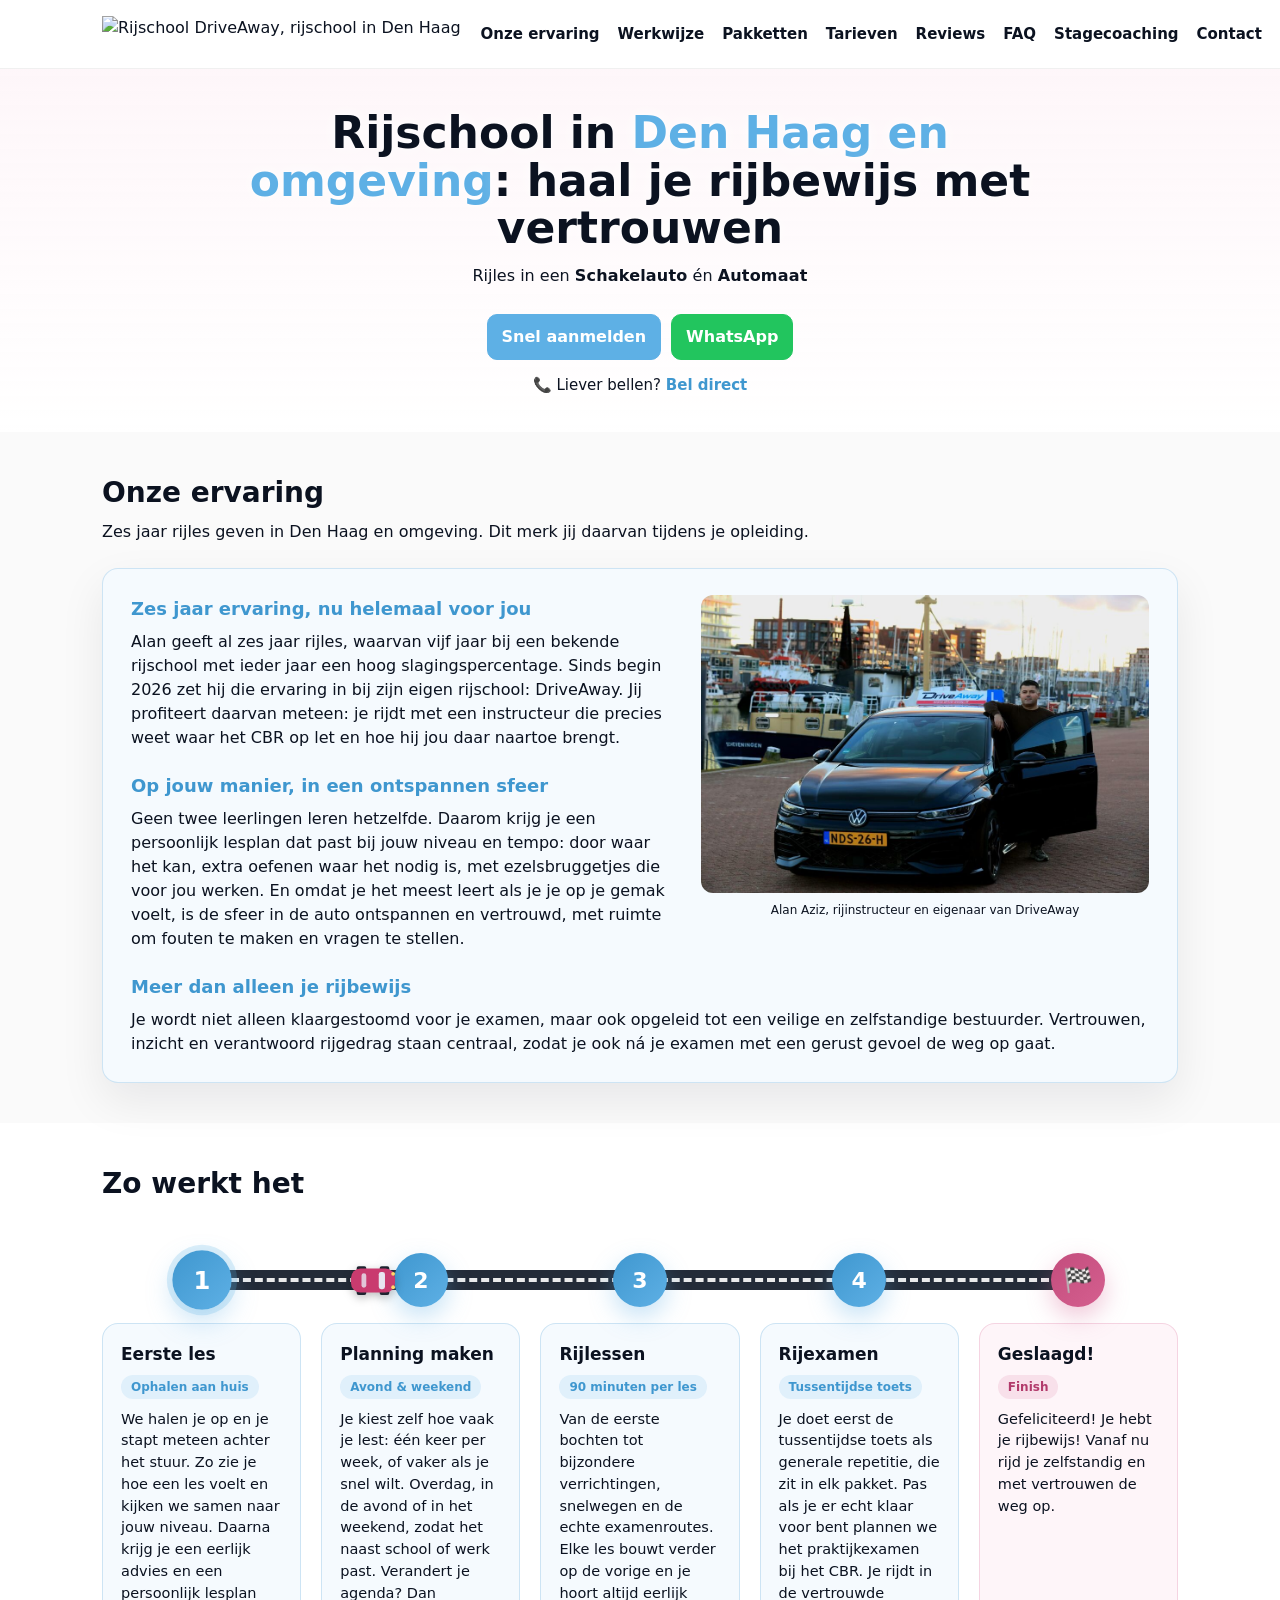
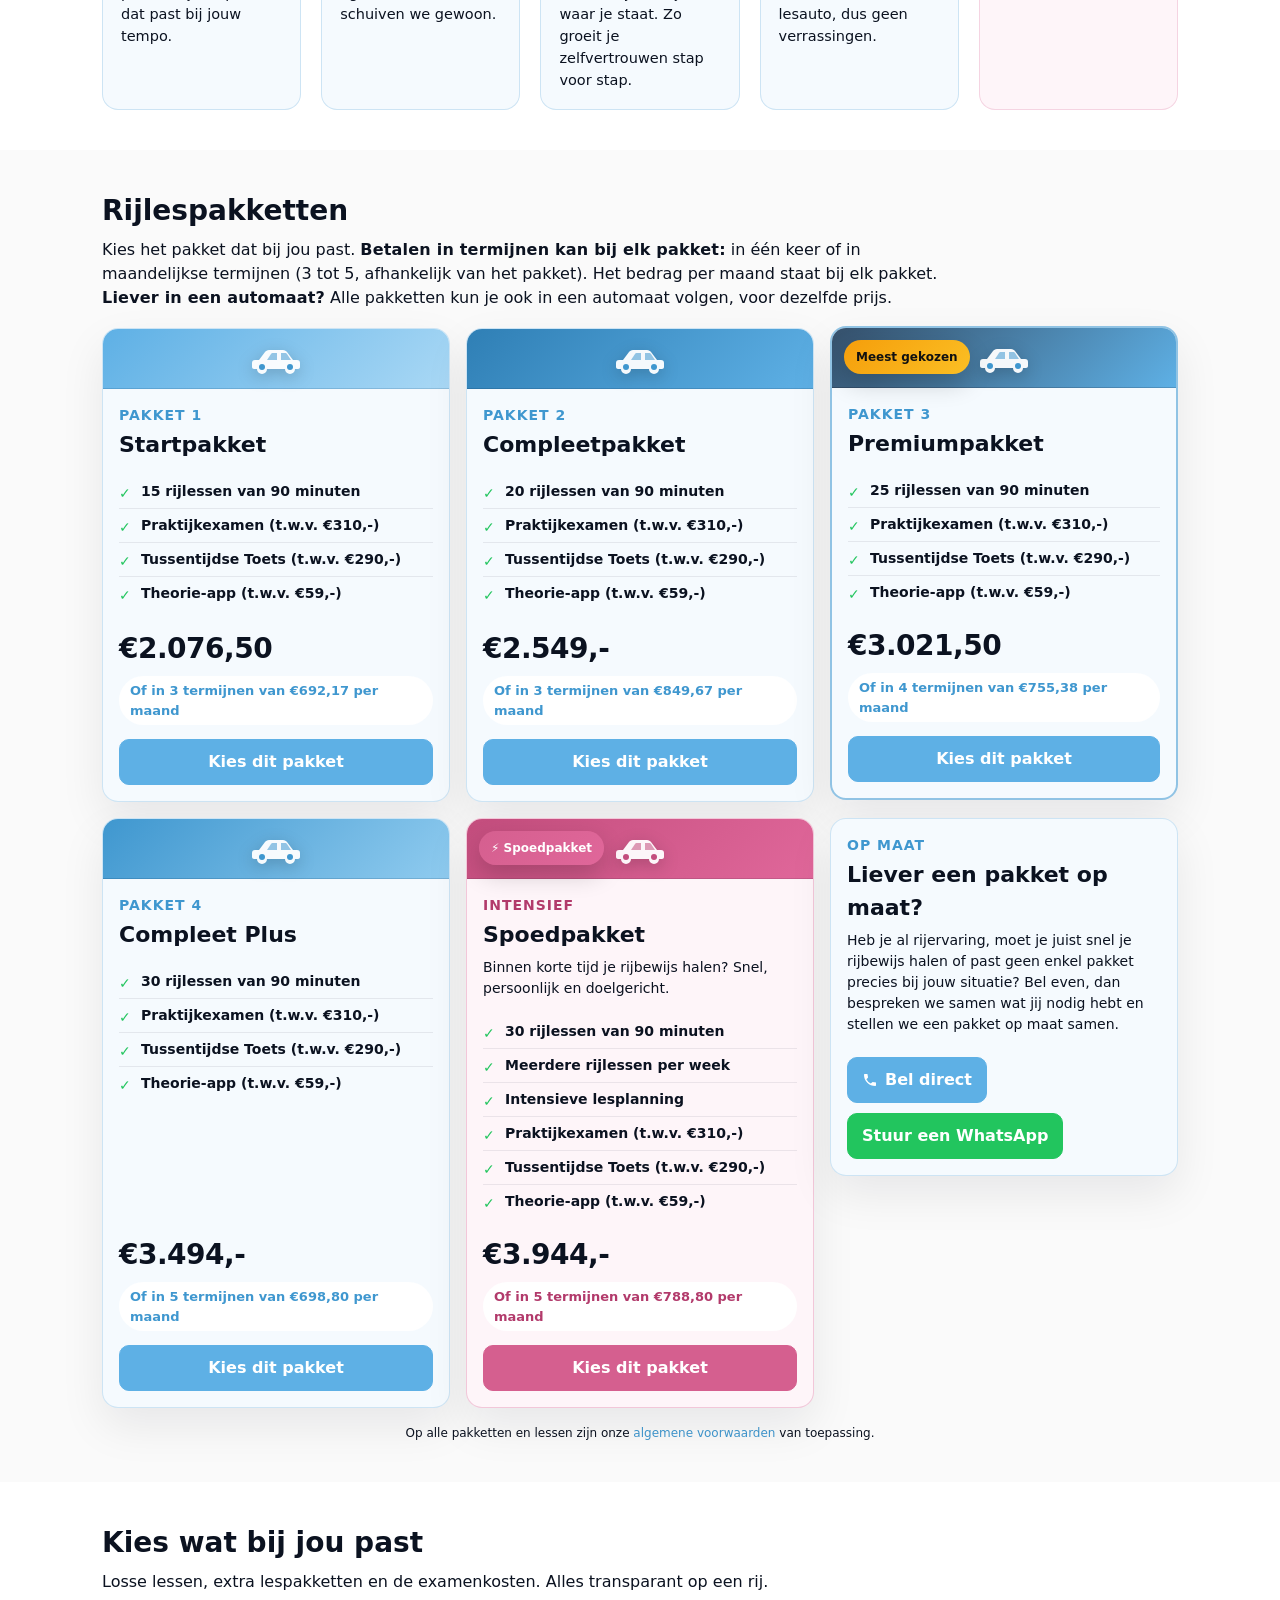
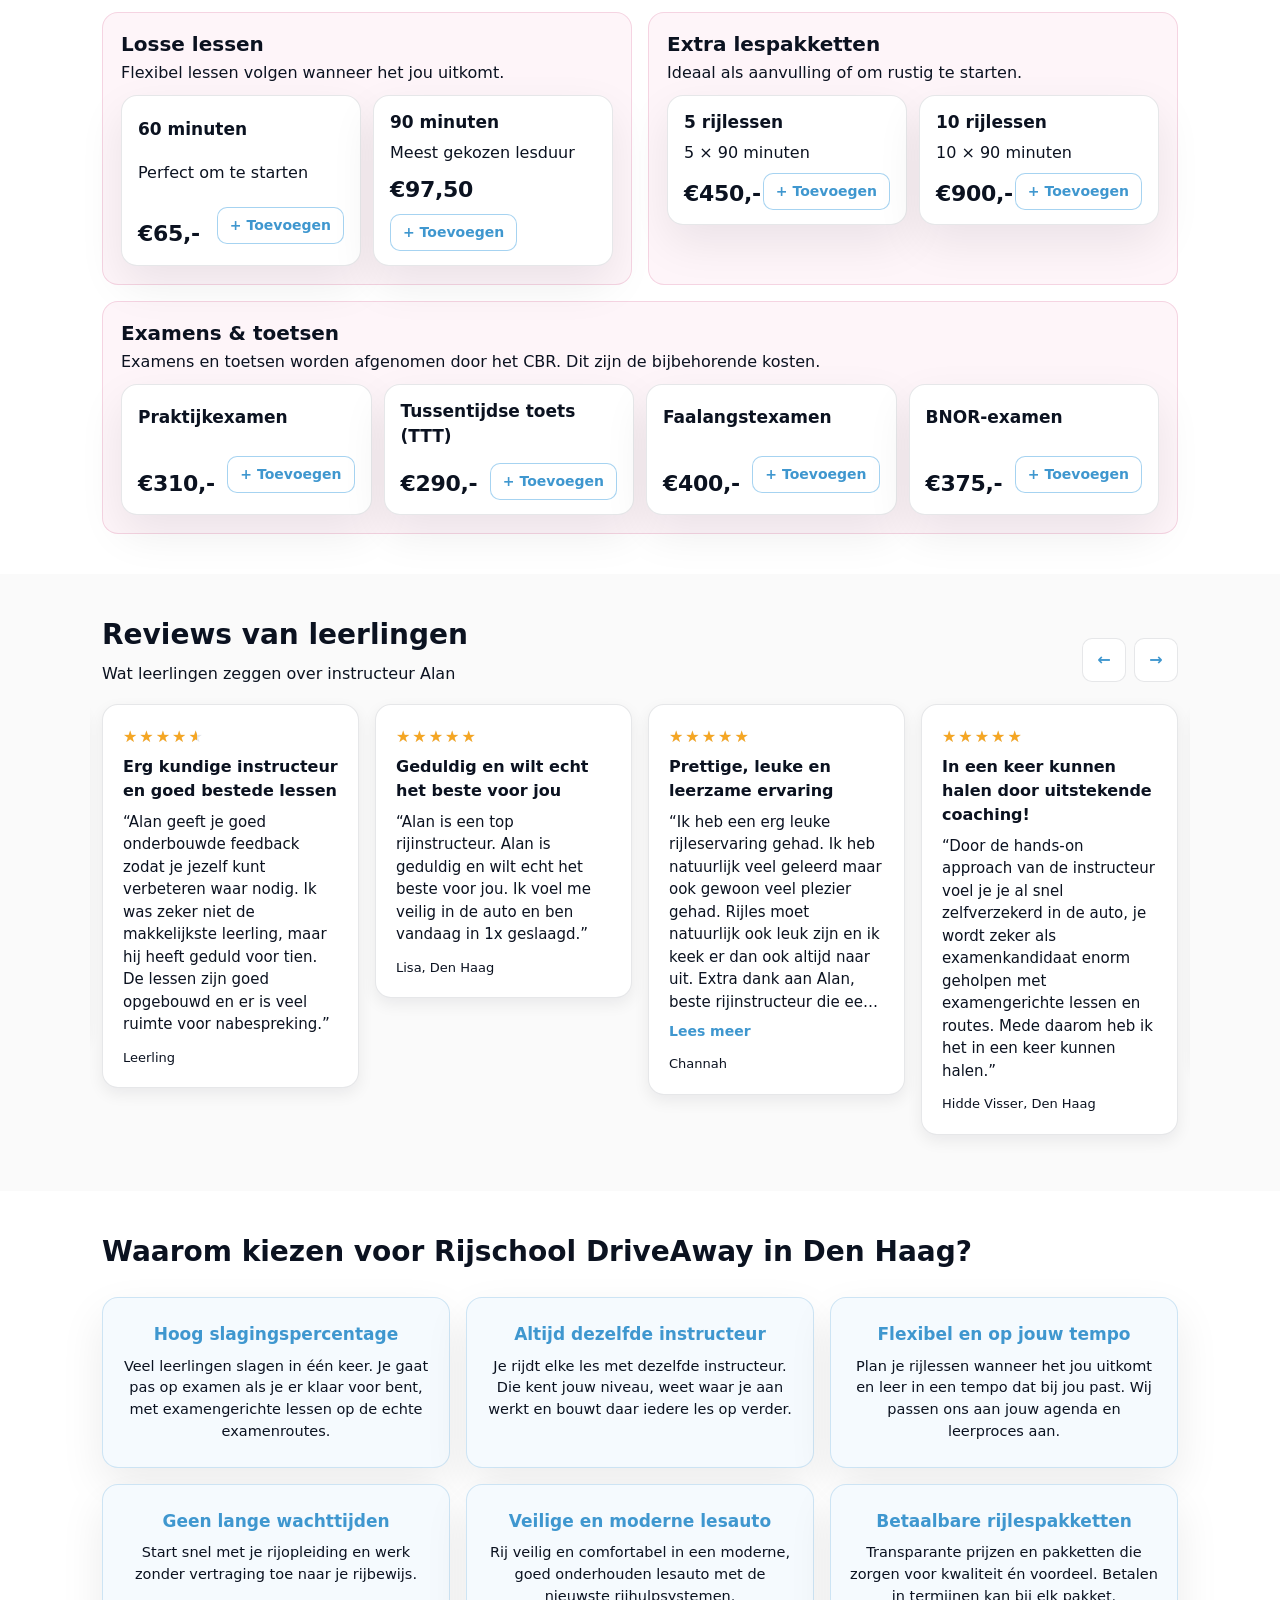
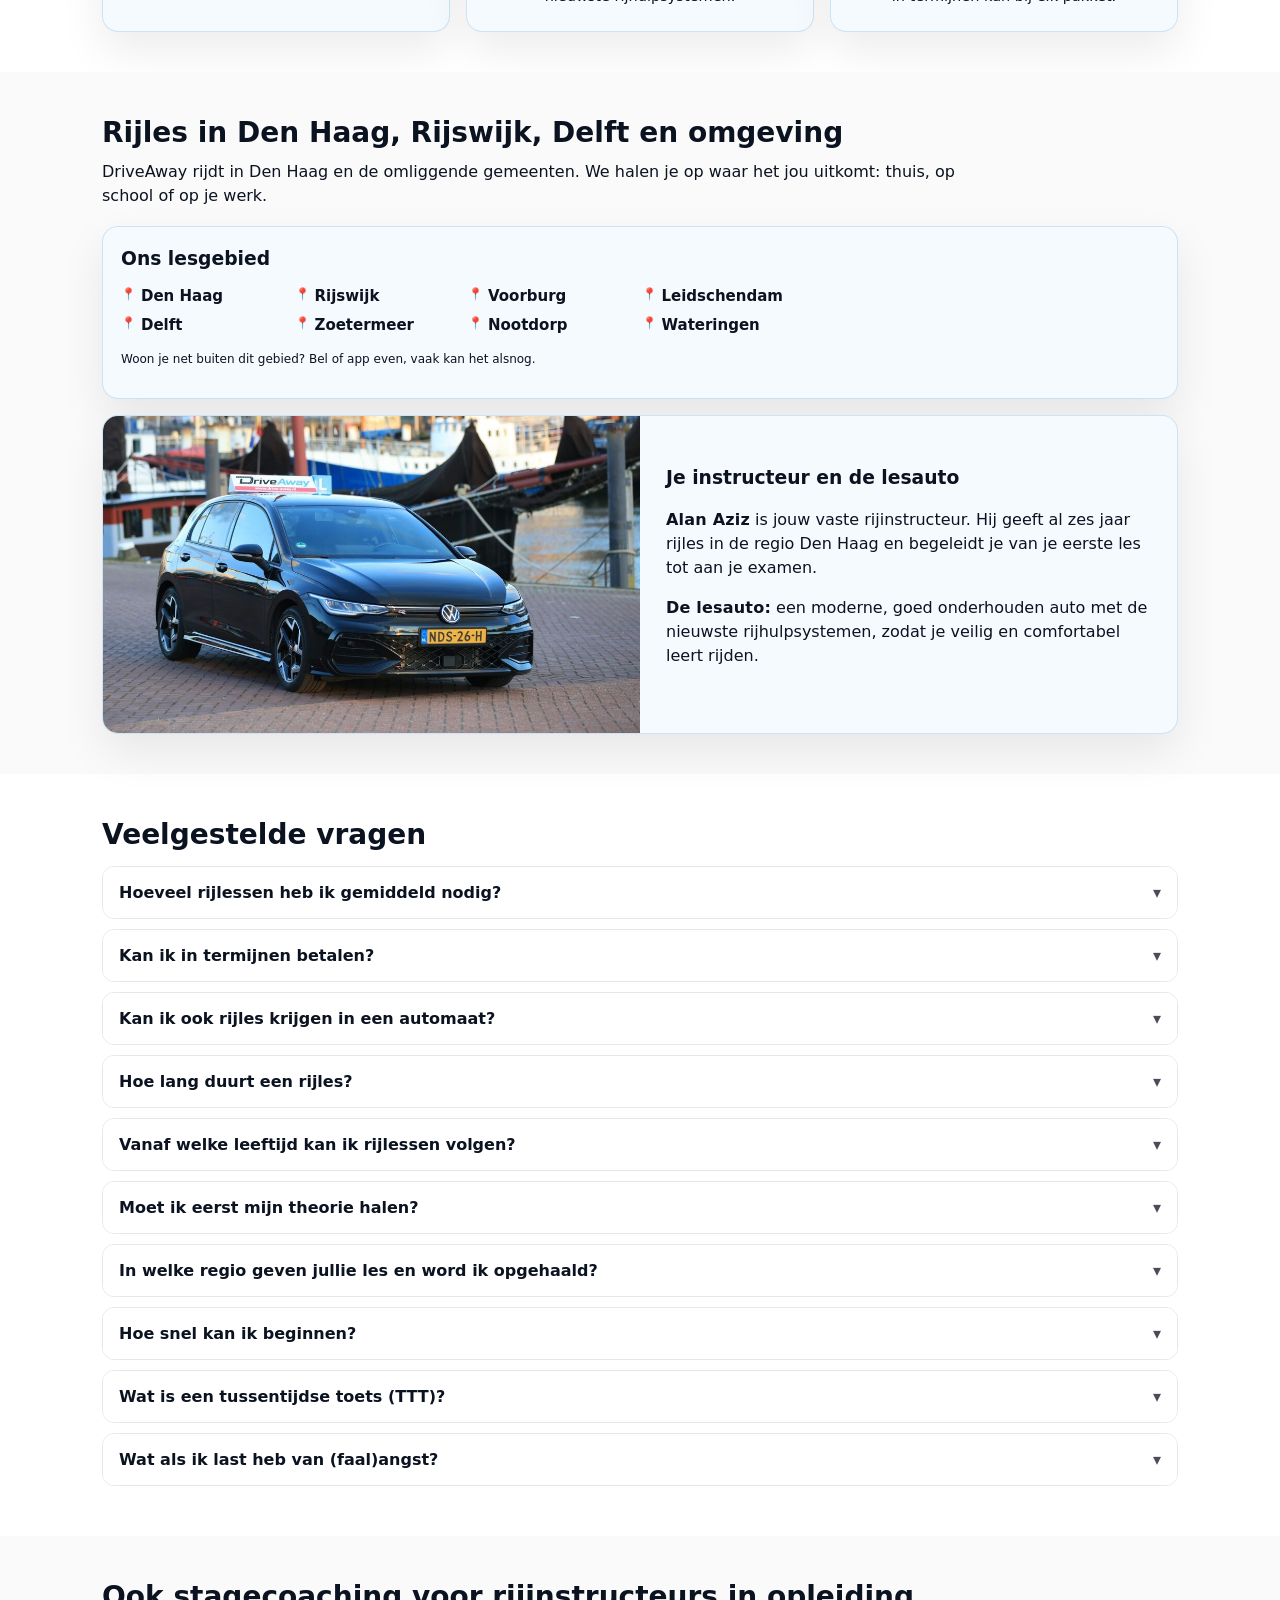
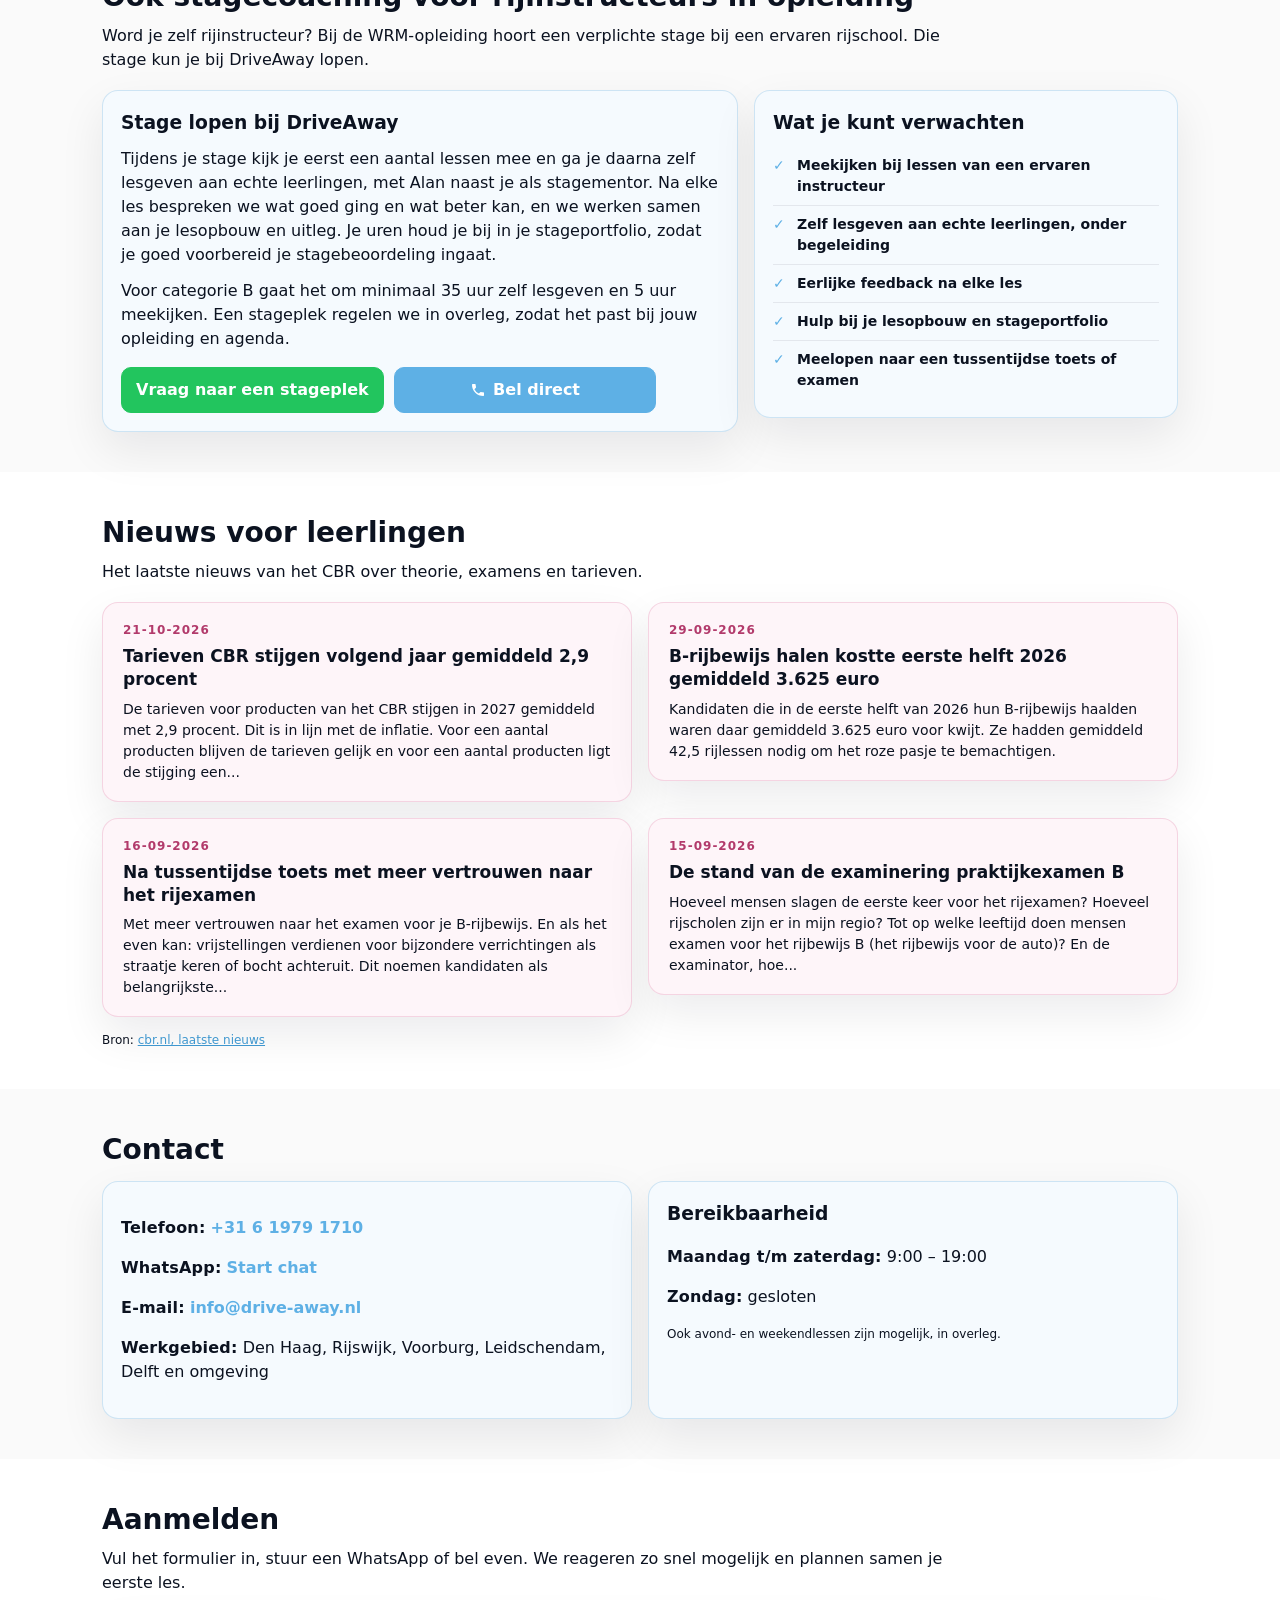
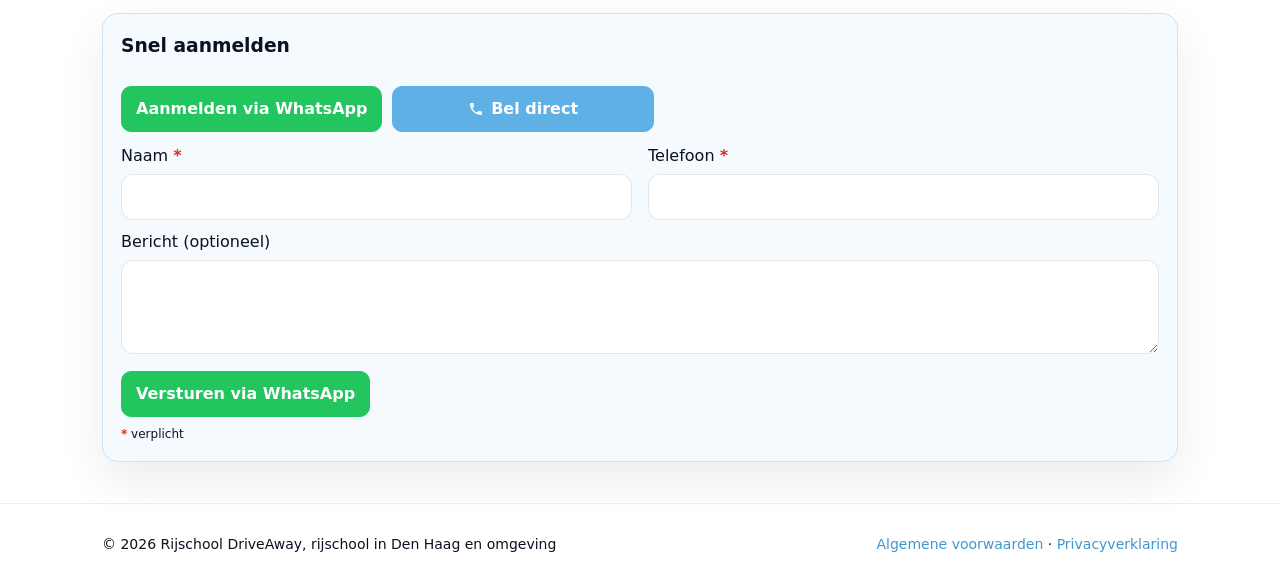
==== index.html @ a8778d35 "Lesauto-foto: normale zoom, alleen bovenkant iets afgesneden Co-Authored-By: Claude Opus 5.5 <norepl" ====
<!doctype html>
<html lang="nl">
<head>
  <meta charset="utf-8">
  <meta name="viewport" content="width=device-width, initial-scale=1">
  <title>Rijschool Den Haag | Rijschool DriveAway: rijles in Den Haag, Rijswijk en Delft</title>
  <meta name="description" content="Op zoek naar een rijschool in Den Haag? Rijschool DriveAway geeft autorijles in Den Haag, Rijswijk, Voorburg, Leidschendam en Delft. Vaste instructeur, ophalen aan huis, betalen in termijnen.">
  <meta name="robots" content="index, follow">
  <meta name="theme-color" content="#5eb0e5">
  <link rel="canonical" href="https://www.drive-away.nl/">
  <meta property="og:type" content="website">
  <meta property="og:locale" content="nl_NL">
  <meta property="og:url" content="https://www.drive-away.nl/">
  <meta property="og:site_name" content="Rijschool DriveAway">
  <meta property="og:title" content="Rijschool DriveAway | Rijles in Den Haag en omgeving">
  <meta property="og:description" content="Vaste ervaren instructeur, flexibele lestijden en ophalen aan huis. Rijles in Den Haag, Rijswijk, Voorburg, Leidschendam en Delft.">
  <meta property="og:image" content="https://www.drive-away.nl/og-image.jpg">
  <meta property="og:image:width" content="1200">
  <meta property="og:image:height" content="630">
  <meta name="twitter:card" content="summary_large_image">
  <link rel="icon" href="favicon.svg" type="image/svg+xml">
  <link rel="icon" href="favicon.png" type="image/png" sizes="32x32">
  <link rel="apple-touch-icon" href="apple-touch-icon.png">
  <link rel="stylesheet" href="style.css">
  <script type="application/ld+json">
  {
    "@context": "https://schema.org",
    "@type": ["DrivingSchool", "LocalBusiness"],
    "@id": "https://www.drive-away.nl/#rijschool",
    "name": "Rijschool DriveAway",
    "alternateName": "DriveAway Rijschool Den Haag",
    "description": "Rijschool in Den Haag voor autorijles (rijbewijs B) in Den Haag, Rijswijk, Voorburg, Leidschendam, Delft, Zoetermeer, Nootdorp en Wateringen. Vaste instructeur, ophalen aan huis en betalen in termijnen.",
    "url": "https://www.drive-away.nl/",
    "image": ["https://www.drive-away.nl/og-image.jpg", "https://www.drive-away.nl/img/lesauto.jpg"],
    "logo": "https://www.drive-away.nl/DriveAway_Logo_PNG.png",
    "telephone": "+31619791710",
    "email": "info@drive-away.nl",
    "priceRange": "€€",
    "openingHoursSpecification": [
      {
        "@type": "OpeningHoursSpecification",
        "dayOfWeek": ["Monday", "Tuesday", "Wednesday", "Thursday", "Friday", "Saturday"],
        "opens": "09:00",
        "closes": "19:00"
      }
    ],
    "currenciesAccepted": "EUR",
    "knowsLanguage": "nl",
    "address": {
      "@type": "PostalAddress",
      "addressLocality": "Den Haag",
      "addressRegion": "Zuid-Holland",
      "addressCountry": "NL"
    },
    "areaServed": [
      { "@type": "City", "name": "Den Haag" },
      { "@type": "City", "name": "Rijswijk" },
      { "@type": "City", "name": "Voorburg" },
      { "@type": "City", "name": "Leidschendam" },
      { "@type": "City", "name": "Delft" },
      { "@type": "City", "name": "Zoetermeer" },
      { "@type": "City", "name": "Nootdorp" },
      { "@type": "City", "name": "Wateringen" }
    ],
    "founder": { "@type": "Person", "name": "Alan Aziz", "jobTitle": "Rijinstructeur" },
    "hasOfferCatalog": {
      "@type": "OfferCatalog",
      "name": "Rijlespakketten",
      "itemListElement": [
        { "@type": "Offer", "name": "Startpakket: 15 rijlessen van 90 minuten", "price": "2076.50", "priceCurrency": "EUR" },
        { "@type": "Offer", "name": "Compleetpakket: 20 rijlessen van 90 minuten", "price": "2549", "priceCurrency": "EUR" },
        { "@type": "Offer", "name": "Premiumpakket: 25 rijlessen van 90 minuten", "price": "3021.50", "priceCurrency": "EUR" },
        { "@type": "Offer", "name": "Compleet Plus: 30 rijlessen van 90 minuten", "price": "3494", "priceCurrency": "EUR" },
        { "@type": "Offer", "name": "Spoedpakket: 30 rijlessen van 90 minuten, intensief", "price": "3944", "priceCurrency": "EUR" },
        { "@type": "Offer", "name": "Losse rijles van 60 minuten", "price": "65", "priceCurrency": "EUR" },
        { "@type": "Offer", "name": "Losse rijles van 90 minuten", "price": "97.50", "priceCurrency": "EUR" }
      ]
    }
  }
  </script>
  <script type="application/ld+json">
{
  "@context": "https://schema.org",
  "@type": "FAQPage",
  "mainEntity": [
    {
      "@type": "Question",
      "name": "Hoeveel rijlessen heb ik gemiddeld nodig?",
      "acceptedAnswer": {
        "@type": "Answer",
        "text": "Dat verschilt per persoon. Landelijk ligt het gemiddelde rond de 35 à 40 lesuren, maar met een persoonlijk lesplan en lessen van 90 minuten gaat het vaak sneller. Tijdens je eerste les schatten we samen in hoeveel lessen jij ongeveer nodig hebt."
      }
    },
    {
      "@type": "Question",
      "name": "Kan ik in termijnen betalen?",
      "acceptedAnswer": {
        "@type": "Answer",
        "text": "Ja. Elk pakket kun je in één keer betalen of in maandelijkse termijnen: 3 tot 5 termijnen, afhankelijk van het pakket. Het bedrag per maand staat bij elk pakket. Geef het gewoon aan bij je aanmelding, dan regelen we het samen."
      }
    },
    {
      "@type": "Question",
      "name": "Kan ik ook rijles krijgen in een automaat?",
      "acceptedAnswer": {
        "@type": "Answer",
        "text": "Ja. Bij DriveAway kun je ook rijles krijgen in een automaat. De pakketten en prijzen zijn hetzelfde als bij lessen in een schakelauto. Geef bij je aanmelding gewoon aan dat je in een automaat wilt rijden."
      }
    },
    {
      "@type": "Question",
      "name": "Hoe lang duurt een rijles?",
      "acceptedAnswer": {
        "@type": "Answer",
        "text": "Een standaard rijles duurt 90 minuten. Zo zit je langer achter het stuur en leer je sneller. Liever korter? Een losse les van 60 minuten is ook mogelijk."
      }
    },
    {
      "@type": "Question",
      "name": "Vanaf welke leeftijd kan ik rijlessen volgen?",
      "acceptedAnswer": {
        "@type": "Answer",
        "text": "Je kunt al rijlessen volgen vanaf 16,5 jaar. Het praktijkexamen mag je doen vanaf je 17e verjaardag. Tot je 18e rijd je dan samen met een begeleider (2toDrive), daarna helemaal zelfstandig."
      }
    },
    {
      "@type": "Question",
      "name": "Moet ik eerst mijn theorie halen?",
      "acceptedAnswer": {
        "@type": "Answer",
        "text": "Nee, je kunt direct beginnen met rijlessen. Je theorie haal je ondertussen. Voor het praktijkexamen moet je theoriecertificaat wel binnen zijn. Met de theorie-app uit onze pakketten bereid je je daar makkelijk op voor."
      }
    },
    {
      "@type": "Question",
      "name": "In welke regio geven jullie les en word ik opgehaald?",
      "acceptedAnswer": {
        "@type": "Answer",
        "text": "We geven rijles in Den Haag en omgeving. We halen je op waar het jou uitkomt: thuis, op school of op je werk."
      }
    },
    {
      "@type": "Question",
      "name": "Hoe snel kan ik beginnen?",
      "acceptedAnswer": {
        "@type": "Answer",
        "text": "Snel, want we werken zonder lange wachttijden. Na je aanmelding nemen we direct contact met je op om je eerste les in te plannen."
      }
    },
    {
      "@type": "Question",
      "name": "Wat is een tussentijdse toets (TTT)?",
      "acceptedAnswer": {
        "@type": "Answer",
        "text": "Een generale repetitie voor je rijexamen bij het CBR. Je went vast aan de examensituatie en krijgt advies van een echte examinator. Bij al onze pakketten zit de tussentijdse toets inbegrepen."
      }
    },
    {
      "@type": "Question",
      "name": "Wat als ik last heb van (faal)angst?",
      "acceptedAnswer": {
        "@type": "Answer",
        "text": "Geen zorgen: rust en vertrouwen staan bij ons centraal, en we passen het tempo aan jou aan. Daarnaast bestaat er een speciaal faalangstexamen bij het CBR met extra tijd en een gespecialiseerde examinator. Vraag er gerust naar."
      }
    }
  ]
}
  </script>
  <script type="application/ld+json">
{
  "@context": "https://schema.org",
  "@type": "ItemList",
  "itemListElement": [
    {
      "@type": "ListItem",
      "position": 1,
      "item": {
        "@type": "Course",
        "name": "Startpakket rijopleiding",
        "description": "Rijopleiding voor rijbewijs B (schakel of automaat) bij Rijschool DriveAway in Den Haag en omgeving. Inclusief: 15 rijlessen van 90 minuten, Praktijkexamen (t.w.v. €310,-), Tussentijdse Toets (t.w.v. €290,-), Theorie-app (t.w.v. €59,-).",
        "url": "https://www.drive-away.nl/#pakket-start",
        "provider": {
          "@type": "Organization",
          "name": "Rijschool DriveAway",
          "sameAs": "https://www.drive-away.nl/"
        }
      }
    },
    {
      "@type": "ListItem",
      "position": 2,
      "item": {
        "@type": "Course",
        "name": "Compleetpakket rijopleiding",
        "description": "Rijopleiding voor rijbewijs B (schakel of automaat) bij Rijschool DriveAway in Den Haag en omgeving. Inclusief: 20 rijlessen van 90 minuten, Praktijkexamen (t.w.v. €310,-), Tussentijdse Toets (t.w.v. €290,-), Theorie-app (t.w.v. €59,-).",
        "url": "https://www.drive-away.nl/#pakket-compleet",
        "provider": {
          "@type": "Organization",
          "name": "Rijschool DriveAway",
          "sameAs": "https://www.drive-away.nl/"
        }
      }
    },
    {
      "@type": "ListItem",
      "position": 3,
      "item": {
        "@type": "Course",
        "name": "Premiumpakket rijopleiding",
        "description": "Rijopleiding voor rijbewijs B (schakel of automaat) bij Rijschool DriveAway in Den Haag en omgeving. Inclusief: 25 rijlessen van 90 minuten, Praktijkexamen (t.w.v. €310,-), Tussentijdse Toets (t.w.v. €290,-), Theorie-app (t.w.v. €59,-).",
        "url": "https://www.drive-away.nl/#pakket-premium",
        "provider": {
          "@type": "Organization",
          "name": "Rijschool DriveAway",
          "sameAs": "https://www.drive-away.nl/"
        }
      }
    },
    {
      "@type": "ListItem",
      "position": 4,
      "item": {
        "@type": "Course",
        "name": "Compleet Plus rijopleiding",
        "description": "Rijopleiding voor rijbewijs B (schakel of automaat) bij Rijschool DriveAway in Den Haag en omgeving. Inclusief: 30 rijlessen van 90 minuten, Praktijkexamen (t.w.v. €310,-), Tussentijdse Toets (t.w.v. €290,-), Theorie-app (t.w.v. €59,-).",
        "url": "https://www.drive-away.nl/#pakket-compleet-plus",
        "provider": {
          "@type": "Organization",
          "name": "Rijschool DriveAway",
          "sameAs": "https://www.drive-away.nl/"
        }
      }
    },
    {
      "@type": "ListItem",
      "position": 5,
      "item": {
        "@type": "Course",
        "name": "Spoedpakket rijopleiding",
        "description": "Binnen korte tijd je rijbewijs halen? Snel, persoonlijk en doelgericht. Rijopleiding voor rijbewijs B (schakel of automaat) bij Rijschool DriveAway in Den Haag en omgeving. Inclusief: 30 rijlessen van 90 minuten, Meerdere rijlessen per week, Intensieve lesplanning, Praktijkexamen (t.w.v. €310,-), Tussentijdse Toets (t.w.v. €290,-), Theorie-app (t.w.v. €59,-).",
        "url": "https://www.drive-away.nl/#pakket-spoed",
        "provider": {
          "@type": "Organization",
          "name": "Rijschool DriveAway",
          "sameAs": "https://www.drive-away.nl/"
        }
      }
    }
  ]
}
  </script>
  <script type="application/ld+json">
{
  "@context": "https://schema.org",
  "@type": "BreadcrumbList",
  "itemListElement": [
    {
      "@type": "ListItem",
      "position": 1,
      "name": "Home",
      "item": "https://www.drive-away.nl/"
    },
    {
      "@type": "ListItem",
      "position": 2,
      "name": "Rijlespakketten",
      "item": "https://www.drive-away.nl/#pakketten"
    }
  ]
}
  </script>
</head>
<body>
  <header class="site-header">
    <div class="wrap header-inner">
      <a href="#" class="logo-link" aria-label="DriveAway Rijschool">
        <img src="DriveAway_Logo_PNG.png" class="site-logo" alt="Rijschool DriveAway, rijschool in Den Haag">
      </a>
      <nav class="desktop-nav">
        <a href="#over">Onze ervaring</a>
        <a href="#werkwijze">Werkwijze</a>
        <a href="#pakketten">Pakketten</a>
        <a href="#prijzen">Tarieven</a>
        <a href="#reviews">Reviews</a>
        <a href="#faq">FAQ</a>
        <a href="#stagecoaching">Stagecoaching</a>
        <a href="#contact">Contact</a>
      </nav>
      <button class="hamburger" id="hamburgerBtn" aria-label="Menu openen">☰</button>
    </div>
  </header>
  <div class="mobile-menu" id="mobileMenu">
    <a href="#over">Onze ervaring</a>
    <a href="#werkwijze">Werkwijze</a>
    <a href="#pakketten">Pakketten</a>
    <a href="#prijzen">Tarieven</a>
    <a href="#reviews">Reviews</a>
    <a href="#faq">FAQ</a>
    <a href="#stagecoaching">Stagecoaching</a>
    <a href="#nieuws">Nieuws</a>
    <a href="#contact">Contact</a>
    <a class="btn primary mobile-menu-cta" href="#aanmelden">Snel aanmelden</a>
  </div>

  <main>
    <section class="hero">
      <div class="wrap hero-inner">
        <img src="DriveAway_Logo_PNG.png" class="hero-logo reveal" alt="Logo Rijschool DriveAway">
        <h1>Rijschool in <span>Den Haag en omgeving</span>: haal je rijbewijs met vertrouwen</h1>
        <p class="hero-pill">Rijles in een <strong>Schakelauto</strong> én <strong>Automaat</strong></p>
        <div class="hero-buttons hero-buttons-center">
          <a class="btn primary" href="#aanmelden">Snel aanmelden</a>
          <a class="btn whatsapp" href="https://wa.me/31619791710">WhatsApp</a>
        </div>
        <p class="hero-call">📞 Liever bellen? <a href="tel:+31619791710">Bel direct</a></p>
      </div>
    </section>

    <section id="over" class="section alt reveal">
      <div class="wrap">
        <h2>Onze ervaring</h2>
        <p class="muted section-intro">Zes jaar rijles geven in Den Haag en omgeving. Dit merk jij daarvan tijdens je opleiding.</p>
        <div class="over-layout">
          <div class="over-text card">
            <figure class="over-photo">
              <img class="over-img" src="img/alan-lesauto.jpg" width="1040" height="693" loading="lazy" alt="Alan Aziz bij de DriveAway-lesauto in de haven van Scheveningen">
              <figcaption class="muted small">Alan Aziz, rijinstructeur en eigenaar van DriveAway</figcaption>
            </figure>
            <h3>Zes jaar ervaring, nu helemaal voor jou</h3>
            <p>Alan geeft al zes jaar rijles, waarvan vijf jaar bij een bekende rijschool met ieder jaar een hoog slagingspercentage. Sinds begin 2026 zet hij die ervaring in bij zijn eigen rijschool: DriveAway. Jij profiteert daarvan meteen: je rijdt met een instructeur die precies weet waar het CBR op let en hoe hij jou daar naartoe brengt.</p>

            <h3>Op jouw manier, in een ontspannen sfeer</h3>
            <p>Geen twee leerlingen leren hetzelfde. Daarom krijg je een persoonlijk lesplan dat past bij jouw niveau en tempo: door waar het kan, extra oefenen waar het nodig is, met ezelsbruggetjes die voor jou werken. En omdat je het meest leert als je je op je gemak voelt, is de sfeer in de auto ontspannen en vertrouwd, met ruimte om fouten te maken en vragen te stellen.</p>

            <h3>Meer dan alleen je rijbewijs</h3>
            <p>Je wordt niet alleen klaargestoomd voor je examen, maar ook opgeleid tot een veilige en zelfstandige bestuurder. Vertrouwen, inzicht en verantwoord rijgedrag staan centraal, zodat je ook ná je examen met een gerust gevoel de weg op gaat.</p>
          </div>
        </div>
      </div>
    </section>

    <section id="werkwijze" class="section reveal">
      <div class="wrap">
        <h2>Zo werkt het</h2>
      </div>
      <div class="wrap">
        <div class="steps" id="stepsRoad">
          <div class="road-car" id="roadCar" aria-hidden="true">
            <svg viewBox="0 0 48 30" xmlns="http://www.w3.org/2000/svg">
              <rect x="7" y="0" width="10" height="6" rx="2" fill="#1f2430"/>
              <rect x="31" y="0" width="10" height="6" rx="2" fill="#1f2430"/>
              <rect x="7" y="24" width="10" height="6" rx="2" fill="#1f2430"/>
              <rect x="31" y="24" width="10" height="6" rx="2" fill="#1f2430"/>
              <rect x="1" y="2.5" width="46" height="25" rx="10" fill="#c93b6f"/>
              <rect x="30" y="6" width="6.5" height="18" rx="2.5" fill="#eaf4fb" opacity="0.92"/>
              <rect x="12" y="7.5" width="5" height="15" rx="2.5" fill="#eaf4fb" opacity="0.75"/>
              <circle cx="45" cy="8" r="2" fill="#ffd76a"/>
              <circle cx="45" cy="22" r="2" fill="#ffd76a"/>
            </svg>
          </div>
          <div class="step">
            <div class="step-num">1</div>
            <div class="step-body">
              <h3>Eerste les</h3>
              <span class="step-tag">Ophalen aan huis</span>
              <p>We halen je op en je stapt meteen achter het stuur. Zo zie je hoe een les voelt en kijken we samen naar jouw niveau. Daarna krijg je een eerlijk advies en een persoonlijk lesplan dat past bij jouw tempo.</p>
            </div>
          </div>
          <div class="step">
            <div class="step-num">2</div>
            <div class="step-body">
              <h3>Planning maken</h3>
              <span class="step-tag">Avond &amp; weekend</span>
              <p>Je kiest zelf hoe vaak je lest: één keer per week, of vaker als je snel wilt. Overdag, in de avond of in het weekend, zodat het naast school of werk past. Verandert je agenda? Dan schuiven we gewoon.</p>
            </div>
          </div>
          <div class="step">
            <div class="step-num">3</div>
            <div class="step-body">
              <h3>Rijlessen</h3>
              <span class="step-tag">90 minuten per les</span>
              <p>Van de eerste bochten tot bijzondere verrichtingen, snelwegen en de echte examenroutes. Elke les bouwt verder op de vorige en je hoort altijd eerlijk waar je staat. Zo groeit je zelfvertrouwen stap voor stap.</p>
            </div>
          </div>
          <div class="step">
            <div class="step-num">4</div>
            <div class="step-body">
              <h3>Rijexamen</h3>
              <span class="step-tag">Tussentijdse toets</span>
              <p>Je doet eerst de tussentijdse toets als generale repetitie, die zit in elk pakket. Pas als je er echt klaar voor bent plannen we het praktijkexamen bij het CBR. Je rijdt in de vertrouwde lesauto, dus geen verrassingen.</p>
            </div>
          </div>
          <div class="step step-finish">
            <div class="step-num">🏁</div>
            <div class="finish-pop" aria-hidden="true">🎉</div>
            <div class="step-body">
              <h3>Geslaagd!</h3>
              <span class="step-tag">Finish</span>
              <p>Gefeliciteerd! Je hebt je rijbewijs! Vanaf nu rijd je zelfstandig en met vertrouwen de weg op.</p>
            </div>
          </div>
        </div>
      </div>
    </section>

    <section id="pakketten" class="section alt">
      <div class="wrap">
        <h2>Rijlespakketten</h2>
        <p class="muted section-intro">Kies het pakket dat bij jou past. <strong>Betalen in termijnen kan bij elk pakket:</strong> in één keer of in maandelijkse termijnen (3 tot 5, afhankelijk van het pakket). Het bedrag per maand staat bij elk pakket.<br><strong>Liever in een automaat?</strong> Alle pakketten kun je ook in een automaat volgen, voor dezelfde prijs.</p>
        <div class="packages-slider" id="packagesSlider">
          <article class="package card reveal" id="pakket-start">
            <div class="pkg-img pkg-img-1"><svg viewBox="0 0 64 32" aria-hidden="true"><path d="M8 20c0-2 1-3 3-3h4l6-8c1-1 2-2 4-2h14c2 0 3 1 4 2l6 8h4c2 0 3 1 3 3v4c0 1-1 2-2 2h-3a5 5 0 0 1-10 0H23a5 5 0 0 1-10 0h-3c-1 0-2-1-2-2z" fill="rgba(255,255,255,0.95)"/><path d="M23 17l4-6c.5-.7 1-1 2-1h4v7zm14 0v-7h4c1 0 1.5.3 2 1l4 6z" fill="#3f97cf" opacity="0.55"/><circle cx="18" cy="24" r="3" fill="#3f97cf"/><circle cx="46" cy="24" r="3" fill="#3f97cf"/></svg></div>
            <div class="pkg-body">
              <div class="pkg-eyebrow">Pakket 1</div>
              <h3>Startpakket</h3>
              <ul class="pkg-list">
                <li>15 rijlessen van 90 minuten</li>
                <li>Praktijkexamen (t.w.v. €310,-)</li>
                <li>Tussentijdse Toets (t.w.v. €290,-)</li>
                <li>Theorie-app (t.w.v. €59,-)</li>
              </ul>
              <div class="pkg-price">€2.076,50</div>
              <div class="pkg-terms">Of in 3 termijnen van €692,17 per maand</div>
              <button class="btn primary" type="button" data-add data-name="Startpakket – 15 rijlessen van 90 min" data-price="2076.50">Kies dit pakket</button>
            </div>
          </article>
          <article class="package card reveal" id="pakket-compleet">
            <div class="pkg-img pkg-img-2"><svg viewBox="0 0 64 32" aria-hidden="true"><path d="M8 20c0-2 1-3 3-3h4l6-8c1-1 2-2 4-2h14c2 0 3 1 4 2l6 8h4c2 0 3 1 3 3v4c0 1-1 2-2 2h-3a5 5 0 0 1-10 0H23a5 5 0 0 1-10 0h-3c-1 0-2-1-2-2z" fill="rgba(255,255,255,0.95)"/><path d="M23 17l4-6c.5-.7 1-1 2-1h4v7zm14 0v-7h4c1 0 1.5.3 2 1l4 6z" fill="#3f97cf" opacity="0.55"/><circle cx="18" cy="24" r="3" fill="#3f97cf"/><circle cx="46" cy="24" r="3" fill="#3f97cf"/></svg></div>
            <div class="pkg-body">
              <div class="pkg-eyebrow">Pakket 2</div>
              <h3>Compleetpakket</h3>
              <ul class="pkg-list">
                <li>20 rijlessen van 90 minuten</li>
                <li>Praktijkexamen (t.w.v. €310,-)</li>
                <li>Tussentijdse Toets (t.w.v. €290,-)</li>
                <li>Theorie-app (t.w.v. €59,-)</li>
              </ul>
              <div class="pkg-price">€2.549,-</div>
              <div class="pkg-terms">Of in 3 termijnen van €849,67 per maand</div>
              <button class="btn primary" type="button" data-add data-name="Compleetpakket – 20 rijlessen van 90 min" data-price="2549">Kies dit pakket</button>
            </div>
          </article>
          <article class="package card popular reveal" id="pakket-premium">
            <div class="badge-top">Meest gekozen</div>
            <div class="pkg-img pkg-img-3"><svg viewBox="0 0 64 32" aria-hidden="true"><path d="M8 20c0-2 1-3 3-3h4l6-8c1-1 2-2 4-2h14c2 0 3 1 4 2l6 8h4c2 0 3 1 3 3v4c0 1-1 2-2 2h-3a5 5 0 0 1-10 0H23a5 5 0 0 1-10 0h-3c-1 0-2-1-2-2z" fill="rgba(255,255,255,0.95)"/><path d="M23 17l4-6c.5-.7 1-1 2-1h4v7zm14 0v-7h4c1 0 1.5.3 2 1l4 6z" fill="#3f97cf" opacity="0.55"/><circle cx="18" cy="24" r="3" fill="#3f97cf"/><circle cx="46" cy="24" r="3" fill="#3f97cf"/></svg></div>
            <div class="pkg-body">
              <div class="pkg-eyebrow">Pakket 3</div>
              <h3>Premiumpakket</h3>
              <ul class="pkg-list">
                <li>25 rijlessen van 90 minuten</li>
                <li>Praktijkexamen (t.w.v. €310,-)</li>
                <li>Tussentijdse Toets (t.w.v. €290,-)</li>
                <li>Theorie-app (t.w.v. €59,-)</li>
              </ul>
              <div class="pkg-price">€3.021,50</div>
              <div class="pkg-terms">Of in 4 termijnen van €755,38 per maand</div>
              <button class="btn primary" type="button" data-add data-name="Premiumpakket – 25 rijlessen van 90 min" data-price="3021.50">Kies dit pakket</button>
            </div>
          </article>
          <article class="package card reveal" id="pakket-compleet-plus">
            <div class="pkg-img pkg-img-4"><svg viewBox="0 0 64 32" aria-hidden="true"><path d="M8 20c0-2 1-3 3-3h4l6-8c1-1 2-2 4-2h14c2 0 3 1 4 2l6 8h4c2 0 3 1 3 3v4c0 1-1 2-2 2h-3a5 5 0 0 1-10 0H23a5 5 0 0 1-10 0h-3c-1 0-2-1-2-2z" fill="rgba(255,255,255,0.95)"/><path d="M23 17l4-6c.5-.7 1-1 2-1h4v7zm14 0v-7h4c1 0 1.5.3 2 1l4 6z" fill="#3f97cf" opacity="0.55"/><circle cx="18" cy="24" r="3" fill="#3f97cf"/><circle cx="46" cy="24" r="3" fill="#3f97cf"/></svg></div>
            <div class="pkg-body">
              <div class="pkg-eyebrow">Pakket 4</div>
              <h3>Compleet Plus</h3>
              <ul class="pkg-list">
                <li>30 rijlessen van 90 minuten</li>
                <li>Praktijkexamen (t.w.v. €310,-)</li>
                <li>Tussentijdse Toets (t.w.v. €290,-)</li>
                <li>Theorie-app (t.w.v. €59,-)</li>
              </ul>
              <div class="pkg-price">€3.494,-</div>
              <div class="pkg-terms">Of in 5 termijnen van €698,80 per maand</div>
              <button class="btn primary" type="button" data-add data-name="Compleet Plus – 30 rijlessen van 90 min" data-price="3494">Kies dit pakket</button>
            </div>
          </article>
          <article class="package card spoed reveal" id="pakket-spoed">
            <div class="badge-top spoed">⚡ Spoedpakket</div>
            <div class="pkg-img pkg-img-5"><svg viewBox="0 0 64 32" aria-hidden="true"><path d="M8 20c0-2 1-3 3-3h4l6-8c1-1 2-2 4-2h14c2 0 3 1 4 2l6 8h4c2 0 3 1 3 3v4c0 1-1 2-2 2h-3a5 5 0 0 1-10 0H23a5 5 0 0 1-10 0h-3c-1 0-2-1-2-2z" fill="rgba(255,255,255,0.95)"/><path d="M23 17l4-6c.5-.7 1-1 2-1h4v7zm14 0v-7h4c1 0 1.5.3 2 1l4 6z" fill="#3f97cf" opacity="0.55"/><circle cx="18" cy="24" r="3" fill="#3f97cf"/><circle cx="46" cy="24" r="3" fill="#3f97cf"/></svg></div>
            <div class="pkg-body">
              <div class="pkg-eyebrow">Intensief</div>
              <h3>Spoedpakket</h3>
              <p class="pkg-desc">Binnen korte tijd je rijbewijs halen? Snel, persoonlijk en doelgericht.</p>
              <ul class="pkg-list">
                <li>30 rijlessen van 90 minuten</li>
                <li>Meerdere rijlessen per week</li>
                <li>Intensieve lesplanning</li>
                <li>Praktijkexamen (t.w.v. €310,-)</li>
                <li>Tussentijdse Toets (t.w.v. €290,-)</li>
                <li>Theorie-app (t.w.v. €59,-)</li>
              </ul>
              <div class="pkg-price">€3.944,-</div>
              <div class="pkg-terms">Of in 5 termijnen van €788,80 per maand</div>
              <button class="btn primary" type="button" data-add data-name="Spoedpakket – 30 rijlessen van 90 min (intensief)" data-price="3944">Kies dit pakket</button>
            </div>
          </article>
          <article class="package card package-custom reveal">
            <div class="pkg-body">
              <div class="pkg-eyebrow">Op maat</div>
              <h3>Liever een pakket op maat?</h3>
              <p class="pkg-desc">Heb je al rijervaring, moet je juist snel je rijbewijs halen of past geen enkel pakket precies bij jouw situatie? Bel even, dan bespreken we samen wat jij nodig hebt en stellen we een pakket op maat samen.</p>
              <div class="pkg-custom-actions">
                <a class="btn blue" href="tel:+31619791710"><svg class="btn-ico" viewBox="0 0 24 24" aria-hidden="true"><path d="M6.6 10.8a15.1 15.1 0 0 0 6.6 6.6l2.2-2.2a1 1 0 0 1 1-.25c1.1.37 2.3.57 3.6.57a1 1 0 0 1 1 1V20a1 1 0 0 1-1 1A17 17 0 0 1 3 4a1 1 0 0 1 1-1h3.5a1 1 0 0 1 1 1c0 1.25.2 2.45.57 3.57a1 1 0 0 1-.25 1L6.6 10.8z" fill="currentColor"/></svg>Bel direct</a>
                <a class="btn whatsapp" href="https://wa.me/31619791710">Stuur een WhatsApp</a>
              </div>
            </div>
          </article>
        </div>
        <p class="muted small pkg-voorwaarden">Op alle pakketten en lessen zijn onze <a href="voorwaarden.html">algemene voorwaarden</a> van toepassing.</p>
      </div>
    </section>

    <section id="prijzen" class="section reveal">
      <div class="wrap">
        <h2>Kies wat bij jou past</h2>
        <p class="muted section-intro">Losse lessen, extra lespakketten en de examenkosten. Alles transparant op een rij.</p>
        <div class="lesson-box" id="lessonBox">
          <div class="price-pair">
          <div class="price-group">
            <h3>Losse lessen</h3>
            <p class="muted">Flexibel lessen volgen wanneer het jou uitkomt.</p>
            <div class="lesson-options">
                <div class="option">
                  <h3>60 minuten</h3>
                  <p class="muted">Perfect om te starten</p>
                  <div class="price">€65,-</div>
                  <button class="btn add-btn" type="button" data-add data-name="Losse rijles 60 minuten" data-price="65">+ Toevoegen</button>
                </div>
                <div class="option">
                  <h3>90 minuten</h3>
                  <p class="muted">Meest gekozen lesduur</p>
                  <div class="price">€97,50</div>
                  <button class="btn add-btn" type="button" data-add data-name="Losse rijles 90 minuten" data-price="97.50">+ Toevoegen</button>
                </div>
            </div>
          </div>
          <div class="price-group">
            <h3>Extra lespakketten</h3>
            <p class="muted">Ideaal als aanvulling of om rustig te starten.</p>
            <div class="lesson-options">
                <div class="option">
                  <h3>5 rijlessen</h3>
                  <p class="muted">5 × 90 minuten</p>
                  <div class="price">€450,-</div>
                  <button class="btn add-btn" type="button" data-add data-name="Extra lespakket – 5 rijlessen (90 min)" data-price="450">+ Toevoegen</button>
                </div>
                <div class="option">
                  <h3>10 rijlessen</h3>
                  <p class="muted">10 × 90 minuten</p>
                  <div class="price">€900,-</div>
                  <button class="btn add-btn" type="button" data-add data-name="Extra lespakket – 10 rijlessen (90 min)" data-price="900">+ Toevoegen</button>
                </div>
            </div>
          </div>
          </div>
          <div class="price-group">
            <h3>Examens &amp; toetsen</h3>
            <p class="muted">Examens en toetsen worden afgenomen door het CBR. Dit zijn de bijbehorende kosten.</p>
            <div class="lesson-options">
                <div class="option">
                  <h3>Praktijkexamen</h3>
                  <div class="price">€310,-</div>
                  <button class="btn add-btn" type="button" data-add data-name="Praktijkexamen (CBR)" data-price="310">+ Toevoegen</button>
                </div>
                <div class="option">
                  <h3>Tussentijdse toets (TTT)</h3>
                  <div class="price">€290,-</div>
                  <button class="btn add-btn" type="button" data-add data-name="Tussentijdse toets (TTT, CBR)" data-price="290">+ Toevoegen</button>
                </div>
                <div class="option">
                  <h3>Faalangstexamen</h3>
                  <div class="price">€400,-</div>
                  <button class="btn add-btn" type="button" data-add data-name="Faalangstexamen (CBR)" data-price="400">+ Toevoegen</button>
                </div>
                <div class="option">
                  <h3>BNOR-examen</h3>
                  <div class="price">€375,-</div>
                  <button class="btn add-btn" type="button" data-add data-name="BNOR-examen (CBR)" data-price="375">+ Toevoegen</button>
                </div>
            </div>
          </div>
        </div>
      </div>
    </section>

    <section id="reviews" class="section alt">
      <div class="wrap">
        <div class="reviews-head">
          <div>
            <h2>Reviews van leerlingen</h2>
            <p class="muted section-intro">Wat leerlingen zeggen over instructeur Alan</p>
          </div>
          <div class="reviews-controls">
            <button class="btn reviews-arrow" type="button" id="revPrev" aria-label="Vorige review">←</button>
            <button class="btn reviews-arrow" type="button" id="revNext" aria-label="Volgende review">→</button>
          </div>
        </div>
        <div class="reviews-slider" id="reviewsSlider" tabindex="0" aria-label="Reviews van leerlingen"></div>
      </div>
    </section>

    <section id="waarom" class="section reveal">
      <div class="wrap">
        <h2>Waarom kiezen voor Rijschool DriveAway in Den Haag?</h2>
        <div class="usp-grid">
          <div class="usp card">
            <h3>Hoog slagingspercentage</h3>
            <p>Veel leerlingen slagen in één keer. Je gaat pas op examen als je er klaar voor bent, met examengerichte lessen op de echte examenroutes.</p>
          </div>
          <div class="usp card">
            <h3>Altijd dezelfde instructeur</h3>
            <p>Je rijdt elke les met dezelfde instructeur. Die kent jouw niveau, weet waar je aan werkt en bouwt daar iedere les op verder.</p>
          </div>
          <div class="usp card">
            <h3>Flexibel en op jouw tempo</h3>
            <p>Plan je rijlessen wanneer het jou uitkomt en leer in een tempo dat bij jou past. Wij passen ons aan jouw agenda en leerproces aan.</p>
          </div>
          <div class="usp card">
            <h3>Geen lange wachttijden</h3>
            <p>Start snel met je rijopleiding en werk zonder vertraging toe naar je rijbewijs.</p>
          </div>
          <div class="usp card">
            <h3>Veilige en moderne lesauto</h3>
            <p>Rij veilig en comfortabel in een moderne, goed onderhouden lesauto met de nieuwste rijhulpsystemen.</p>
          </div>
          <div class="usp card">
            <h3>Betaalbare rijlespakketten</h3>
            <p>Transparante prijzen en pakketten die zorgen voor kwaliteit én voordeel. Betalen in termijnen kan bij elk pakket.</p>
          </div>
        </div>
      </div>
    </section>

    <section id="lesgebied" class="section alt reveal">
      <div class="wrap">
        <h2>Rijles in Den Haag, Rijswijk, Delft en omgeving</h2>
        <p class="muted section-intro">DriveAway rijdt in Den Haag en de omliggende gemeenten. We halen je op waar het jou uitkomt: thuis, op school of op je werk.</p>
        <div class="grid two">
          <div class="card">
            <h3>Ons lesgebied</h3>
            <ul class="region-list">
              <li>Den Haag</li>
              <li>Rijswijk</li>
              <li>Voorburg</li>
              <li>Leidschendam</li>
              <li>Delft</li>
              <li>Zoetermeer</li>
              <li>Nootdorp</li>
              <li>Wateringen</li>
            </ul>
            <p class="muted small">Woon je net buiten dit gebied? Bel of app even, vaak kan het alsnog.</p>
          </div>
          <div class="card lesauto-card">
            <img class="card-img" src="img/lesauto.jpg" width="1040" height="613" loading="lazy" alt="De zwarte DriveAway-lesauto met lesbord op het dak">
            <div class="lesauto-text">
              <h3>Je instructeur en de lesauto</h3>
              <p><strong>Alan Aziz</strong> is jouw vaste rijinstructeur. Hij geeft al zes jaar rijles in de regio Den Haag en begeleidt je van je eerste les tot aan je examen.</p>
              <p><strong>De lesauto:</strong> een moderne, goed onderhouden auto met de nieuwste rijhulpsystemen, zodat je veilig en comfortabel leert rijden.</p>
            </div>
          </div>
        </div>
      </div>
    </section>

    <section id="faq" class="section">
      <div class="wrap">
        <h2>Veelgestelde vragen</h2>
        <div class="faq-item">
          <button class="faq-question">Hoeveel rijlessen heb ik gemiddeld nodig?</button>
          <div class="faq-answer">Dat verschilt per persoon. Landelijk ligt het gemiddelde rond de 35 à 40 lesuren, maar met een persoonlijk lesplan en lessen van 90 minuten gaat het vaak sneller. Tijdens je eerste les schatten we samen in hoeveel lessen jij ongeveer nodig hebt.</div>
        </div>
        <div class="faq-item">
          <button class="faq-question">Kan ik in termijnen betalen?</button>
          <div class="faq-answer">Ja. Elk pakket kun je in één keer betalen of in maandelijkse termijnen: 3 tot 5 termijnen, afhankelijk van het pakket. Het bedrag per maand staat bij elk pakket. Geef het gewoon aan bij je aanmelding, dan regelen we het samen.</div>
        </div>
        <div class="faq-item">
          <button class="faq-question">Kan ik ook rijles krijgen in een automaat?</button>
          <div class="faq-answer">Ja. Bij DriveAway kun je ook rijles krijgen in een automaat. De pakketten en prijzen zijn hetzelfde als bij lessen in een schakelauto. Geef bij je aanmelding gewoon aan dat je in een automaat wilt rijden.</div>
        </div>
        <div class="faq-item">
          <button class="faq-question">Hoe lang duurt een rijles?</button>
          <div class="faq-answer">Een standaard rijles duurt 90 minuten. Zo zit je langer achter het stuur en leer je sneller. Liever korter? Een losse les van 60 minuten is ook mogelijk.</div>
        </div>
        <div class="faq-item">
          <button class="faq-question">Vanaf welke leeftijd kan ik rijlessen volgen?</button>
          <div class="faq-answer">Je kunt al rijlessen volgen vanaf 16,5 jaar. Het praktijkexamen mag je doen vanaf je 17e verjaardag. Tot je 18e rijd je dan samen met een begeleider (2toDrive), daarna helemaal zelfstandig.</div>
        </div>
        <div class="faq-item">
          <button class="faq-question">Moet ik eerst mijn theorie halen?</button>
          <div class="faq-answer">Nee, je kunt direct beginnen met rijlessen. Je theorie haal je ondertussen. Voor het praktijkexamen moet je theoriecertificaat wel binnen zijn. Met de theorie-app uit onze pakketten bereid je je daar makkelijk op voor.</div>
        </div>
        <div class="faq-item">
          <button class="faq-question">In welke regio geven jullie les en word ik opgehaald?</button>
          <div class="faq-answer">We geven rijles in Den Haag en omgeving. We halen je op waar het jou uitkomt: thuis, op school of op je werk.</div>
        </div>
        <div class="faq-item">
          <button class="faq-question">Hoe snel kan ik beginnen?</button>
          <div class="faq-answer">Snel, want we werken zonder lange wachttijden. Na je aanmelding nemen we direct contact met je op om je eerste les in te plannen.</div>
        </div>
        <div class="faq-item">
          <button class="faq-question">Wat is een tussentijdse toets (TTT)?</button>
          <div class="faq-answer">Een generale repetitie voor je rijexamen bij het CBR. Je went vast aan de examensituatie en krijgt advies van een echte examinator. Bij al onze pakketten zit de tussentijdse toets inbegrepen.</div>
        </div>
        <div class="faq-item">
          <button class="faq-question">Wat als ik last heb van (faal)angst?</button>
          <div class="faq-answer">Geen zorgen: rust en vertrouwen staan bij ons centraal, en we passen het tempo aan jou aan. Daarnaast bestaat er een speciaal faalangstexamen bij het CBR met extra tijd en een gespecialiseerde examinator. Vraag er gerust naar.</div>
        </div>
      </div>
    </section>

    <section id="stagecoaching" class="section alt reveal">
      <div class="wrap">
        <h2>Ook stagecoaching voor rijinstructeurs in opleiding</h2>
        <p class="muted section-intro">Word je zelf rijinstructeur? Bij de WRM-opleiding hoort een verplichte stage bij een ervaren rijschool. Die stage kun je bij DriveAway lopen.</p>
        <div class="stage-layout">
          <div class="card stage-text">
            <h3>Stage lopen bij DriveAway</h3>
            <p>Tijdens je stage kijk je eerst een aantal lessen mee en ga je daarna zelf lesgeven aan echte leerlingen, met Alan naast je als stagementor. Na elke les bespreken we wat goed ging en wat beter kan, en we werken samen aan je lesopbouw en uitleg. Je uren houd je bij in je stageportfolio, zodat je goed voorbereid je stagebeoordeling ingaat.</p>
            <p>Voor categorie B gaat het om minimaal 35 uur zelf lesgeven en 5 uur meekijken. Een stageplek regelen we in overleg, zodat het past bij jouw opleiding en agenda.</p>
            <div class="hero-buttons stage-actions">
              <a class="btn whatsapp" href="https://wa.me/31619791710">Vraag naar een stageplek</a>
              <a class="btn blue" href="tel:+31619791710"><svg class="btn-ico" viewBox="0 0 24 24" aria-hidden="true"><path d="M6.6 10.8a15.1 15.1 0 0 0 6.6 6.6l2.2-2.2a1 1 0 0 1 1-.25c1.1.37 2.3.57 3.6.57a1 1 0 0 1 1 1V20a1 1 0 0 1-1 1A17 17 0 0 1 3 4a1 1 0 0 1 1-1h3.5a1 1 0 0 1 1 1c0 1.25.2 2.45.57 3.57a1 1 0 0 1-.25 1L6.6 10.8z" fill="currentColor"/></svg>Bel direct</a>
            </div>
          </div>
          <div class="card stage-list-card">
            <h3>Wat je kunt verwachten</h3>
            <ul class="stage-list">
              <li>Meekijken bij lessen van een ervaren instructeur</li>
              <li>Zelf lesgeven aan echte leerlingen, onder begeleiding</li>
              <li>Eerlijke feedback na elke les</li>
              <li>Hulp bij je lesopbouw en stageportfolio</li>
              <li>Meelopen naar een tussentijdse toets of examen</li>
            </ul>
          </div>
        </div>
      </div>
    </section>

    <section id="nieuws" class="section">
      <div class="wrap">
        <h2>Nieuws voor leerlingen</h2>
        <p class="muted section-intro">Het laatste nieuws van het CBR over theorie, examens en tarieven.</p>
        <div class="news-grid" id="newsGrid">
          <article class="news-item card">
            <div class="news-date">17-08-2026</div>
            <h3><a href="https://www.cbr.nl/nl/over-het-cbr/over/laatste-nieuws/nieuws/aanvullende-leerstofexamenstof-over-rijhulpsystemen-in-het-theorie-examen-auto" target="_blank" rel="noopener">Vanaf 1 oktober extra leerstof over rijhulpsystemen in het theorie-examen auto</a></h3>
            <p>Vanaf 1 oktober 2026 krijg je in het theorie-examen vragen over het juiste gebruik van rijhulpsystemen (ADAS). Het aantal vragen en de slagingsnorm veranderen niet.</p>
          </article>
          <article class="news-item card">
            <div class="news-date">02-06-2026</div>
            <h3><a href="https://www.cbr.nl/nl/over-het-cbr/over/laatste-nieuws/nieuws/de-reis-naar-je-rijbewijs-wat-betekent-dat-in-de-praktijk" target="_blank" rel="noopener">De Reis naar je Rijbewijs: proef met een nationaal leerplan voor rijles</a></h3>
            <p>Vanaf september 2026 testen zo'n 200 leerlingen op 8 CBR-locaties het nationaal leerplan rijopleiding B. Het is een proef tot de zomer van 2027; het theorie- en praktijkexamen blijven gelijk.</p>
          </article>
          <article class="news-item card">
            <div class="news-date">29-05-2026</div>
            <h3><a href="https://www.cbr.nl/nl/over-het-cbr/over/laatste-nieuws/nieuws/leren-en-oefenen-voorbeeldvragen-theorie-examen-auto-3" target="_blank" rel="noopener">Oefenen met voorbeeldvragen van het theorie-examen auto</a></h3>
            <p>Het CBR heeft een pagina met 25 voorbeeldvragen gemaakt, zodat je vooraf ziet hoe de vragen op het theorie-examen eruitzien.</p>
          </article>
          <article class="news-item card">
            <div class="news-date">30-03-2026</div>
            <h3><a href="https://www.cbr.nl/nl/over-het-cbr/over/laatste-nieuws/nieuws/tussentijdse-toets-overal-weer-afgenomen-1" target="_blank" rel="noopener">Tussentijdse toets overal weer beschikbaar</a></h3>
            <p>De tussentijdse toets wordt sinds 30 maart 2026 weer op alle CBR-locaties afgenomen. Bij al onze pakketten zit de tussentijdse toets inbegrepen.</p>
          </article>
        </div>
        <p class="muted small news-src">Bron: <a href="https://www.cbr.nl/nl/over-het-cbr/over/laatste-nieuws" target="_blank" rel="noopener">cbr.nl, laatste nieuws</a></p>
      </div>
    </section>

    <section id="contact" class="section alt">
      <div class="wrap">
        <h2>Contact</h2>
        <div class="grid two">
          <div class="card">
            <p><strong>Telefoon:</strong> <a href="tel:+31619791710">+31 6 1979 1710</a></p>
            <p><strong>WhatsApp:</strong> <a href="https://wa.me/31619791710">Start chat</a></p>
            <p><strong>E-mail:</strong> <a href="mailto:info@drive-away.nl">info@drive-away.nl</a></p>
            <p><strong>Werkgebied:</strong> Den Haag, Rijswijk, Voorburg, Leidschendam, Delft en omgeving</p>
          </div>
          <div class="card">
            <h3>Bereikbaarheid</h3>
            <p><strong>Maandag t/m zaterdag:</strong> 9:00 – 19:00</p>
            <p><strong>Zondag:</strong> gesloten</p>
            <p class="muted small">Ook avond- en weekendlessen zijn mogelijk, in overleg.</p>
          </div>
        </div>
      </div>
    </section>

    <section id="aanmelden" class="section reveal">
      <div class="wrap">
        <h2>Aanmelden</h2>
        <p class="muted section-intro">Vul het formulier in, stuur een WhatsApp of bel even. We reageren zo snel mogelijk en plannen samen je eerste les.</p>
        <div class="card">
          <h3>Snel aanmelden</h3>
          <div class="hero-buttons signup-actions">
            <a class="btn whatsapp" href="https://wa.me/31619791710">Aanmelden via WhatsApp</a>
            <a class="btn blue" href="tel:+31619791710"><svg class="btn-ico" viewBox="0 0 24 24" aria-hidden="true"><path d="M6.6 10.8a15.1 15.1 0 0 0 6.6 6.6l2.2-2.2a1 1 0 0 1 1-.25c1.1.37 2.3.57 3.6.57a1 1 0 0 1 1 1V20a1 1 0 0 1-1 1A17 17 0 0 1 3 4a1 1 0 0 1 1-1h3.5a1 1 0 0 1 1 1c0 1.25.2 2.45.57 3.57a1 1 0 0 1-.25 1L6.6 10.8z" fill="currentColor"/></svg>Bel direct</a>
          </div>
          <form id="signupForm" action="#" method="post">
            <div class="grid two">
              <label>Naam <span class="req" aria-hidden="true">*</span><br><input type="text" id="formNaam" name="naam" autocomplete="name" required></label>
              <label>Telefoon <span class="req" aria-hidden="true">*</span><br><input type="tel" id="formTelefoon" name="telefoon" autocomplete="tel" inputmode="tel" pattern="[0-9+ ()-]{8,}" title="Vul een geldig telefoonnummer in, bijvoorbeeld 06 12345678" required></label>
            </div>
            <label>Bericht (optioneel)<br><textarea rows="3" id="formBericht" name="bericht"></textarea></label>
            <button class="btn whatsapp" type="submit">Versturen via WhatsApp</button>
            <p class="muted small form-req"><span class="req" aria-hidden="true">*</span> verplicht</p>
            <p class="muted small form-note" id="formNote" hidden>WhatsApp is geopend met je bericht. Druk daar op verzenden en we nemen contact met je op.</p>
          </form>
        </div>
      </div>
    </section>
  </main>

  <a class="floating-cta" id="floatingCta" href="#aanmelden">Aanmelden</a>

  <div class="cart-backdrop" id="cartBackdrop" hidden></div>
  <aside class="cart-drawer" id="cartDrawer" aria-label="Winkelwagen" hidden>
    <div class="cart-head">
      <h3>Jouw keuze</h3>
      <button class="cart-close" id="cartClose" type="button" aria-label="Winkelwagen sluiten">✕</button>
    </div>
    <p class="muted cart-empty" id="cartEmpty">Je winkelwagen is nog leeg. Kies een pakket of les en hij verschijnt hier.</p>
    <div class="cart-items" id="cartItems"></div>
    <div class="cart-foot" id="cartFoot" hidden>
      <div class="cart-total-row"><span>Totaal</span><strong id="cartTotal">€0,-</strong></div>
      <a class="btn whatsapp cart-send" id="cartWhatsapp" href="https://wa.me/31619791710" target="_blank" rel="noopener">Bestel via WhatsApp</a>
      <button class="btn primary cart-send" id="cartFormBtn" type="button">Of stuur via het formulier</button>
      <p class="muted small">Je betaalt nog niets. We nemen contact met je op om alles te bevestigen en in te plannen. Betalen in termijnen kan ook.</p>
    </div>
  </aside>

  <footer>
    <div class="wrap muted footer-inner">
      <span>© <span id="y"></span> Rijschool DriveAway, rijschool in Den Haag en omgeving</span>
      <span class="footer-links"><a href="voorwaarden.html">Algemene voorwaarden</a> · <a href="privacy.html">Privacyverklaring</a></span>
    </div>
  </footer>

  <script src="script.js"></script>
</body>
</html>
---- style.css ----
:root {
  --max: 1100px;
  --brand: #d55f8f;
  --brand-dark: #c34d7d;
  --blue: #5eb0e5;
  --blue-dark: #3f97cf;
  --wa: #22c55e;
  --surface: #ffffff;
  --surface-2: #f6f7fb;
  --text: #0b1220;
  --muted: #0b1220;
  --line: rgba(15, 23, 42, 0.1);
  --shadow: 0 18px 45px rgba(2, 6, 23, 0.08);
  --r: 16px;
}

* {
  box-sizing: border-box;
}

html {
  scroll-behavior: smooth;
}

body {
  margin: 0;
  font-family: system-ui, -apple-system, "Segoe UI", Roboto, Arial, sans-serif;
  line-height: 1.5;
  background: #fff;
  color: var(--text);
}

a {
  color: inherit;
}

section {
  scroll-margin-top: 120px;
}

h1 {
  margin: 0 0 10px;
  font-size: clamp(30px, 4vw, 44px);
  line-height: 1.08;
}

h2 {
  margin: 0 0 10px;
  font-size: 28px;
}

h3 {
  margin: 0 0 10px;
}

strong {
  letter-spacing: 0.2px;
}

ul {
  margin: 10px 0 0;
  padding-left: 18px;
}

.wrap {
  max-width: var(--max);
  margin: 0 auto;
  padding-left: 12px;
  padding-right: 12px;
}

.grid {
  display: grid;
  gap: 16px;
}

.two {
  grid-template-columns: 1fr 1fr;
}

.muted {
  opacity: 1;
  color: var(--muted);
}

.small {
  font-size: 12px;
}

.section {
  padding: 56px 0;
}

.section.alt {
  background: #fafafa;
}

.card {
  border: 1px solid var(--line);
  border-radius: var(--r);
  padding: 18px;
  background: #fff;
  box-shadow: var(--shadow);
}

.site-header {
  position: sticky;
  top: 0;
  z-index: 20;
  background: rgba(255, 255, 255, 0.95);
  border-bottom: 1px solid rgba(0, 0, 0, 0.06);
  backdrop-filter: blur(10px);
}

.header-inner {
  display: flex;
  align-items: center;
  justify-content: space-between;
  min-height: 96px;
  padding: 8px 12px;
  gap: 20px;
}

.logo-link {
  display: flex;
  align-items: center;
  flex: 0 0 auto;
  text-decoration: none;
}

.site-logo {
  display: block;
  height: 44px;
  width: auto;
  max-width: none;
  object-fit: contain;
}

.desktop-nav {
  display: flex;
  gap: 18px;
  align-items: center;
}

.desktop-nav a {
  text-decoration: none;
  font-weight: 600;
  font-size: 15px;
  white-space: nowrap;
  color: var(--text);
}

.hamburger {
  display: none;
  font-size: 26px;
  background: none;
  border: none;
  cursor: pointer;
  color: var(--brand);
}

.mobile-menu {
  display: none;
  flex-direction: column;
  padding: 20px;
  background: white;
  border-top: 1px solid var(--line);
}

.mobile-menu a {
  padding: 14px 0;
  text-decoration: none;
  font-weight: 600;
  color: var(--text);
  border-bottom: 1px solid var(--line);
}

.mobile-menu.open {
  display: flex;
  position: fixed;
  top: 77px;
  left: 0;
  right: 0;
  bottom: 0;
  overflow-y: auto;
  z-index: 1000;
}

body.menu-open {
  overflow: hidden;
}

.btn {
  display: inline-block;
  padding: 10px 14px;
  border-radius: 10px;
  text-decoration: none;
  border: 1px solid var(--line);
  background: #fff;
  transition: transform 0.12s ease, box-shadow 0.12s ease, background 0.12s ease;
}

.btn:hover {
  transform: translateY(-1px);
  box-shadow: 0 10px 24px rgba(2, 6, 23, 0.1);
}

.btn.primary {
  background: var(--blue);
  border-color: var(--blue);
  color: #fff;
}

.btn.primary:hover {
  background: var(--blue-dark);
  border-color: var(--blue-dark);
}

.btn.blue {
  background: var(--blue);
  border-color: var(--blue);
  color: #fff;
}

.btn.blue:hover {
  background: var(--blue-dark);
  border-color: var(--blue-dark);
}

.btn.whatsapp {
  background: var(--wa);
  border-color: var(--wa);
  color: #fff;
}

.hero {
  padding: 56px 0 44px;
  background: linear-gradient(180deg, rgba(253, 238, 244, 0.5), rgba(255, 255, 255, 0.6)), url("https://images.unsplash.com/photo-1449965408869-eaa3f722e40d?auto=format&fit=crop&w=1600&q=55") center/cover;
}

.hero-inner {
  max-width: 820px;
  margin: 0 auto;
  text-align: center;
  display: flex;
  flex-direction: column;
  align-items: center;
}

.hero-logo {
  display: block;
  width: min(300px, 70%);
  height: auto;
  margin: 0 auto 14px;
}

.hero-pill {
  margin: 2px 0 18px;
  font-size: 16px;
  color: var(--text);
}

.hero-pill strong {
  color: var(--text);
}

.hero-call {
  margin: 14px 0 0;
  font-size: 15px;
  color: var(--muted);
}

.hero-call a {
  color: var(--blue-dark);
  font-weight: 700;
  text-decoration: none;
}

.hero-call a:hover {
  text-decoration: underline;
}

.hero-buttons {
  display: flex;
  gap: 10px;
  flex-wrap: wrap;
  margin-top: 16px;
}

.hero-buttons-center {
  justify-content: center;
}

.hero h1 span {
  color: var(--blue);
}

.desktop-nav a:hover,
.mobile-menu a:hover {
  color: var(--blue);
}

.mobile-menu a.mobile-menu-cta {
  margin-top: 18px;
  padding: 14px 18px;
  text-align: center;
}

.mobile-menu a.mobile-menu-cta,
.mobile-menu a.mobile-menu-cta:hover {
  color: #fff;
}

#contact .card a {
  color: var(--blue);
  font-weight: 600;
  text-decoration: none;
}

#contact .card a:hover {
  color: var(--blue-dark);
  text-decoration: underline;
}

.over-layout {
  display: grid;
  grid-template-columns: 1fr 260px;
  gap: 24px;
  align-items: start;
  margin-top: 24px;
}

.over-layout .over-text {
  padding: 26px 28px;
}

.over-text p {
  margin: 0 0 18px;
  color: var(--muted);
  font-size: 16px;
}

.over-text p:last-child {
  margin-bottom: 0;
}

.over-text h3 {
  color: var(--blue-dark);
  font-size: 18px;
  margin: 0 0 8px;
}

.over-text h3 + p {
  margin-bottom: 22px;
}

.over-photo {
  margin: 0;
}

.photo-slot {
  aspect-ratio: 4 / 5;
  border-radius: var(--r);
  border: 2px dashed rgba(94, 176, 229, 0.5);
  background: linear-gradient(160deg, #f2f8fd, #e9f3fb);
  display: flex;
  align-items: center;
  justify-content: center;
  text-align: center;
  padding: 20px;
  color: var(--muted);
  font-weight: 600;
  font-size: 14px;
}

.over-photo figcaption {
  margin-top: 10px;
  text-align: center;
}

.region-list {
  list-style: none;
  padding: 0;
  margin: 12px 0 14px;
  display: grid;
  grid-template-columns: repeat(auto-fit, minmax(130px, 1fr));
  gap: 6px 14px;
}

.region-list li {
  padding-left: 20px;
  position: relative;
  font-weight: 600;
  font-size: 15px;
}

.region-list li::before {
  content: "📍";
  position: absolute;
  left: 0;
  font-size: 12px;
}

.package-custom {
  align-self: start;
  border-style: dashed;
  border-width: 2px;
  background: linear-gradient(160deg, #fff, #f4f9fd);
}

.pkg-custom-actions {
  display: flex;
  flex-wrap: wrap;
  gap: 10px;
  margin-top: 14px;
}

.usp-grid {
  display: grid;
  grid-template-columns: repeat(auto-fit, minmax(280px, 1fr));
  gap: 16px;
  margin-top: 24px;
}

.usp {
  text-align: center;
  padding: 24px 18px;
  transition: transform 0.15s ease, box-shadow 0.15s ease;
}

.usp:hover {
  transform: translateY(-4px);
  box-shadow: 0 22px 44px rgba(2, 6, 23, 0.1);
}

.usp h3 {
  color: var(--blue-dark);
  font-size: 17px;
  margin: 0 0 8px;
}

.usp p {
  margin: 0;
  color: var(--muted);
  font-size: 14.5px;
}

.price {
  font-size: 26px;
  font-weight: 900;
  letter-spacing: -0.3px;
}

.reviews-slider {
  columns: 3 300px;
  column-gap: 16px;
}

.review {
  padding: 20px;
  display: inline-block;
  width: 100%;
  margin: 0 0 16px;
  break-inside: avoid;
}

.reviews-head {
  display: flex;
  align-items: flex-end;
  justify-content: space-between;
  gap: 16px;
}

.reviews-controls {
  display: flex;
  gap: 8px;
  margin-bottom: 22px;
}

.reviews-arrow {
  width: 44px;
  height: 44px;
  padding: 0;
  font-size: 18px;
  font-weight: 700;
  color: var(--blue-dark);
  cursor: pointer;
}

#reviewsSlider {
  columns: auto;
  display: flex;
  gap: 16px;
  align-items: flex-start;
  overflow-x: auto;
  scroll-snap-type: x mandatory;
  scrollbar-width: none;
  scroll-padding-inline: 12px;
  padding: 8px 12px 36px;
  margin: -8px -12px -20px;
}

#reviewsSlider::-webkit-scrollbar {
  display: none;
}

#reviewsSlider .review {
  display: block;
  flex: 0 0 calc((100% - 48px) / 4);
  margin: 0;
  scroll-snap-align: start;
  box-shadow: 0 6px 16px rgba(2, 6, 23, 0.07);
}

@media (max-width: 1000px) {
  #reviewsSlider .review {
    flex-basis: calc((100% - 16px) / 2);
  }
}

@media (max-width: 600px) {
  #reviewsSlider .review {
    flex-basis: 85%;
  }

  .reviews-controls {
    display: none;
  }
}

.reviews-more {
  text-align: center;
  margin-top: 22px;
}

.reviews-overlay {
  position: fixed;
  inset: 0;
  z-index: 1200;
  background: #fafafa;
  overflow-y: auto;
  -webkit-overflow-scrolling: touch;
}

.reviews-overlay-head {
  position: sticky;
  top: 0;
  z-index: 2;
  background: rgba(255, 255, 255, 0.95);
  border-bottom: 1px solid var(--line);
  backdrop-filter: blur(10px);
}

.reviews-overlay-bar {
  display: flex;
  align-items: center;
  justify-content: space-between;
  gap: 12px;
  min-height: 64px;
  padding-top: 8px;
  padding-bottom: 8px;
}

.reviews-overlay-bar h3 {
  margin: 0;
  font-size: 20px;
}

.reviews-overlay-body {
  padding-top: 24px;
  padding-bottom: 40px;
}

.reviews-overlay-body .reviews-more {
  margin-top: 12px;
}

.section.alt .lesson-box {
  background: #fff;
}

.packages-slider {
  display: grid;
  grid-template-columns: repeat(auto-fit, minmax(300px, 1fr));
  gap: 16px;
  align-items: stretch;
  margin-top: 4px;
}

.package {
  position: relative;
  overflow: hidden;
  padding: 0;
  border: 2px solid rgba(213, 95, 143, 0.22);
  display: flex;
  flex-direction: column;
}

.stars {
  position: relative;
  display: inline-block;
  letter-spacing: 2px;
  font-weight: 800;
  margin-bottom: 10px;
  line-height: 1;
}

.stars-bg {
  color: #e2e5ea;
}

.stars-fg {
  position: absolute;
  left: 0;
  top: 0;
  overflow: hidden;
  white-space: nowrap;
  color: #f5a623;
}

.review-title {
  font-size: 16px;
  margin: 0 0 8px;
}

.quote {
  margin: 0 0 12px;
  font-size: 15px;
  color: var(--muted);
}

.quote.clamped {
  display: -webkit-box;
  -webkit-line-clamp: 9;
  -webkit-box-orient: vertical;
  overflow: hidden;
  margin-bottom: 6px;
}

.read-more {
  display: inline-block;
  margin: 0 0 12px;
  padding: 0;
  border: 0;
  background: none;
  font: inherit;
  font-size: 14px;
  font-weight: 700;
  color: var(--blue-dark);
  cursor: pointer;
}

.meta {
  font-size: 13px;
}

.steps {
  position: relative;
  display: grid;
  grid-template-columns: repeat(5, 1fr);
  gap: 20px;
  margin-top: 48px;
}

.steps::before {
  content: "";
  position: absolute;
  top: 17px;
  left: 10%;
  right: 10%;
  height: 20px;
  border-radius: 999px;
  background: #232b38;
}

.steps::after {
  content: "";
  position: absolute;
  top: 25px;
  left: 12%;
  right: 12%;
  border-top: 4px dashed rgba(255, 255, 255, 0.9);
}

.road-car {
  position: absolute;
  z-index: 3;
  top: 13px;
  left: 10%;
  width: 46px;
  height: 29px;
  transform: translateX(-50%);
  filter: drop-shadow(0 3px 4px rgba(0, 0, 0, 0.25));
  pointer-events: none;
  will-change: left, top;
}

.road-car svg {
  display: block;
  width: 100%;
  height: 100%;
}

.step {
  position: relative;
  display: flex;
  flex-direction: column;
  text-align: left;
  padding: 0;
}

.step-body {
  flex: 1;
  background: var(--surface-2);
  border: 1px solid var(--line);
  border-radius: var(--r);
  padding: 18px;
}

.step h3 {
  font-size: 17px;
  margin: 0 0 6px;
}

.step-tag {
  display: inline-block;
  font-size: 12px;
  font-weight: 700;
  color: var(--blue-dark);
  background: rgba(94, 176, 229, 0.14);
  border-radius: 999px;
  padding: 3px 10px;
  margin-bottom: 10px;
}

.step .step-num {
  transition: transform 0.35s ease, box-shadow 0.35s ease;
}

.step.reached .step-num {
  transform: scale(1.1);
  box-shadow: 0 0 0 5px rgba(94, 176, 229, 0.22), 0 10px 24px rgba(94, 176, 229, 0.35);
}

.step.reached.step-finish .step-num {
  box-shadow: 0 0 0 5px rgba(213, 95, 143, 0.22), 0 10px 24px rgba(213, 95, 143, 0.35);
}

.step p {
  margin: 0;
  color: var(--muted);
  font-size: 14.5px;
}

.step-num {
  position: relative;
  z-index: 2;
  width: 54px;
  height: 54px;
  border-radius: 50%;
  background: linear-gradient(135deg, var(--blue-dark), var(--blue));
  color: #fff;
  font-weight: 900;
  font-size: 22px;
  display: flex;
  align-items: center;
  justify-content: center;
  margin: 0 auto 16px;
  box-shadow: 0 10px 24px rgba(94, 176, 229, 0.35);
}

.step-finish .step-num {
  z-index: 4;
  background: linear-gradient(135deg, var(--brand-dark), var(--brand));
  box-shadow: 0 10px 24px rgba(213, 95, 143, 0.35);
  font-size: 24px;
}

.finish-pop {
  position: absolute;
  top: -12px;
  left: calc(50% + 18px);
  z-index: 5;
  font-size: 26px;
  line-height: 1;
  opacity: 0;
  transform: scale(0) rotate(-25deg);
  transition: transform 0.5s cubic-bezier(0.2, 1.5, 0.4, 1), opacity 0.3s ease;
  pointer-events: none;
}

.steps.finished .finish-pop {
  opacity: 1;
  transform: scale(1) rotate(0deg);
}

.steps.finished .step-finish .step-num {
  animation: finishBounce 0.6s ease;
}

@keyframes finishBounce {
  0% { transform: scale(1); }
  40% { transform: scale(1.2); }
  100% { transform: scale(1); }
}

@media (max-width: 900px) {
  .steps {
    grid-template-columns: 1fr;
    gap: 28px;
  }

  .finish-pop {
    top: -14px;
    left: 38px;
  }

  .steps::before {
    top: 27px;
    bottom: var(--road-end, 27px);
    left: 17px;
    right: auto;
    width: 20px;
    height: auto;
  }

  .steps::after {
    top: 35px;
    bottom: calc(var(--road-end, 27px) + 8px);
    left: 25px;
    right: auto;
    border-top: none;
    border-left: 4px dashed rgba(255, 255, 255, 0.9);
  }

  .road-car {
    top: 27px;
    left: 27px;
    transform: translate(-50%, -50%) rotate(90deg);
  }

  .step {
    display: grid;
    grid-template-columns: 54px 1fr;
    column-gap: 16px;
    align-items: start;
  }

  .step-num {
    margin: 0;
  }

  .step-body {
    grid-column: 2;
    padding: 14px 16px;
  }

}

.faq-item {
  border: 1px solid var(--line);
  border-radius: 12px;
  margin-bottom: 10px;
  overflow: hidden;
}

.faq-question {
  width: 100%;
  text-align: left;
  padding: 16px;
  padding-right: 44px;
  background: #fff;
  border: none;
  font-weight: 600;
  font-size: 16px;
  font-family: inherit;
  color: var(--text);
  cursor: pointer;
  position: relative;
}

.faq-answer {
  max-height: 0;
  overflow: hidden;
  padding: 0 14px;
  transition: all 0.3s ease;
  background: #fafafa;
}

.faq-item.active .faq-answer {
  max-height: 200px;
  padding: 14px;
}

.faq-question::after {
  content: "▾";
  position: absolute;
  right: 16px;
  top: 50%;
  transform: translateY(-50%);
  transition: transform 0.2s ease;
  opacity: 0.75;
}

.faq-item.active .faq-question {
  color: var(--blue-dark);
}

.faq-item.active .faq-question::after {
  transform: translateY(-50%) rotate(180deg);
  opacity: 1;
  color: var(--blue);
}

.reveal {
  opacity: 0;
  transform: translateY(14px);
  transition: opacity 0.5s ease, transform 0.5s ease;
  will-change: opacity, transform;
}

.reveal.is-visible {
  opacity: 1;
  transform: translateY(0);
}

.card.reveal {
  transition: opacity 0.45s ease, transform 0.45s ease, box-shadow 0.2s ease;
}

.package.popular {
  border: 2px solid rgba(29, 78, 216, 0.3);
  transform: translateY(-2px);
}

.badge-top {
  position: absolute;
  top: 12px;
  left: 12px;
  z-index: 5;
  background: linear-gradient(135deg, #f59e0b, #fbbf24);
  color: #111;
  font-weight: 900;
  font-size: 12px;
  padding: 8px 12px;
  border-radius: 999px;
  box-shadow: 0 10px 24px rgba(0, 0, 0, 0.18);
}

.pkg-img {
  height: 60px;
  display: flex;
  align-items: center;
  justify-content: center;
  background: linear-gradient(135deg, #3f97cf, #5eb0e5);
  border-bottom: 1px solid var(--line);
}

.pkg-img svg {
  width: 64px;
  height: 32px;
  filter: drop-shadow(0 4px 8px rgba(0, 0, 0, 0.18));
}

.pkg-img-1 {
  background: linear-gradient(135deg, #5eb0e5, #a9d8f5);
}

.pkg-img-2 {
  background: linear-gradient(135deg, #2f7fb5, #5eb0e5);
}

.pkg-img-3 {
  background: linear-gradient(135deg, #35506b, #5eb0e5);
}

.pkg-img-4 {
  background: linear-gradient(135deg, #3f97cf, #8fcbef);
}

.pkg-img-5 {
  background: linear-gradient(135deg, var(--brand-dark), #e0679a);
}

.pkg-img-5 svg circle,
.pkg-img-5 svg path + path {
  fill: var(--brand-dark);
}

.pkg-body {
  padding: 16px;
  display: flex;
  flex-direction: column;
  flex: 1;
}

.pkg-list {
  flex: 1;
}

.pkg-body h3 {
  font-size: 24px;
  margin: 0 0 10px;
}

.pkg-eyebrow {
  font-size: 14px;
  font-weight: 800;
  letter-spacing: 1px;
  text-transform: uppercase;
  color: #b23a6b;
  margin-bottom: 2px;
}

.pkg-desc {
  color: var(--muted);
  font-size: 14px;
  margin: 0 0 8px;
}

.badge-top.spoed {
  background: linear-gradient(135deg, var(--brand), #e0679a);
  color: #fff;
}

.package.spoed {
  border: 2px solid rgba(213, 95, 143, 0.4);
}

.pkg-list {
  list-style: none;
  padding: 0;
  margin: 8px 0 10px;
}

.pkg-list li {
  padding: 8px 0 8px 22px;
  border-top: 1px solid rgba(15, 23, 42, 0.08);
  color: var(--muted);
  font-weight: 600;
  font-size: 14px;
  position: relative;
}

.pkg-list li:first-child {
  border-top: none;
}

.pkg-list li::before {
  content: "✓";
  position: absolute;
  left: 0;
  top: 8px;
  color: var(--wa);
  font-weight: 900;
}

.pkg-price {
  font-size: 32px;
  font-weight: 900;
  letter-spacing: -0.5px;
  margin: 6px 0 0;
}

.pkg-terms {
  display: inline-block;
  color: var(--blue-dark);
  background: rgba(94, 176, 229, 0.14);
  border-radius: 999px;
  padding: 5px 11px;
  font-size: 13px;
  font-weight: 700;
  margin: 6px 0 14px;
}


.stage-layout {
  display: grid;
  grid-template-columns: 1.5fr 1fr;
  gap: 16px;
  align-items: start;
}

.stage-text h3,
.stage-list-card h3 {
  margin: 0 0 10px;
}

.stage-text p {
  margin: 0 0 12px;
  color: var(--muted);
}

.hero-buttons.stage-actions,
.hero-buttons.signup-actions {
  display: inline-grid;
  grid-auto-flow: column;
  grid-auto-columns: 1fr;
  gap: 10px;
}

.stage-actions .btn,
.signup-actions .btn {
  text-align: center;
}

.stage-actions {
  margin-top: 4px;
}

.stage-list {
  list-style: none;
  padding: 0;
  margin: 0;
}

.stage-list li {
  padding: 8px 0 8px 24px;
  border-top: 1px solid rgba(15, 23, 42, 0.08);
  color: var(--muted);
  font-weight: 600;
  font-size: 14px;
  position: relative;
}

.stage-list li:first-child {
  border-top: none;
}

.stage-list li::before {
  content: "✓";
  position: absolute;
  left: 0;
  top: 8px;
  color: var(--blue);
  font-weight: 900;
}

.news-grid {
  display: grid;
  grid-template-columns: repeat(2, 1fr);
  gap: 16px;
  align-items: start;
}

.news-item {
  padding: 18px 20px;
}

.news-date {
  font-size: 12px;
  font-weight: 800;
  letter-spacing: 1px;
  color: var(--blue-dark);
  margin-bottom: 6px;
}

.news-item h3 {
  font-size: 17px;
  margin: 0 0 8px;
  line-height: 1.35;
}

.news-item h3 a {
  color: var(--text);
  text-decoration: none;
}

.news-item h3 a:hover {
  color: var(--blue-dark);
  text-decoration: underline;
}

.news-item p {
  margin: 0;
  color: var(--muted);
  font-size: 14px;
}

.news-src {
  margin: 14px 0 0;
}

.news-src a {
  color: var(--blue-dark);
}

.price-group {
  margin-bottom: 30px;
}

.price-group:last-child {
  margin-bottom: 0;
}

/* Drie aparte vakken */
#lessonBox {
  background: none;
  border: 0;
  border-radius: 0;
  padding: 0;
}

.price-group {
  background: #fef5f9;
  border: 1px solid rgba(213, 95, 143, 0.22);
  border-radius: 16px;
  padding: 16px 18px 18px;
  margin-bottom: 16px;
}

.price-group > h3 {
  font-size: 20px;
  margin: 0 0 2px;
}

.price-group > p {
  margin: 0 0 4px;
}

.lesson-box {
  background: #f6f7f8;
  border: 1px solid var(--line);
  border-radius: 20px;
  padding: 20px;
}

.lesson-options {
  display: grid;
  grid-template-columns: repeat(auto-fit, minmax(220px, 1fr));
  gap: 16px;
  margin-top: 15px;
}

.section-intro {
  margin: -4px 0 22px;
  max-width: 640px;
}

.option {
  background: #fff;
  padding: 20px;
  border-radius: 16px;
  border: 1px solid var(--line);
  box-shadow: var(--shadow);
  text-align: left;
  display: flex;
  flex-direction: column;
  transition: transform 0.15s ease, box-shadow 0.15s ease, border-color 0.15s ease;
}

.option:hover {
  transform: translateY(-3px);
  box-shadow: 0 22px 44px rgba(2, 6, 23, 0.1);
  border-color: rgba(94, 176, 229, 0.5);
}

.option h3 {
  margin: 0 0 5px;
  font-size: 17px;
}

.option p {
  margin: 0;
}

.option .price {
  font-size: 22px;
  font-weight: 800;
  margin-top: auto;
  padding-top: 12px;
  color: var(--text);
}

.btn-ico {
  width: 16px;
  height: 16px;
  vertical-align: -3px;
  margin-right: 7px;
}

.signup-actions {
  margin-bottom: 12px;
}

input,
textarea {
  width: 100%;
  padding: 10px;
  margin: 6px 0 10px;
  border: 1px solid var(--line);
  border-radius: 12px;
  outline: none;
  font: inherit;
}

input:focus,
textarea:focus {
  border-color: rgba(37, 99, 235, 0.55);
  box-shadow: 0 0 0 4px rgba(37, 99, 235, 0.12);
}

footer {
  padding: 30px 0;
  border-top: 1px solid #eee;
}

.footer-inner {
  display: flex;
  flex-wrap: wrap;
  justify-content: space-between;
  gap: 8px 20px;
  font-size: 14px;
}

.footer-inner a,
.pkg-voorwaarden a {
  color: var(--blue-dark);
  text-decoration: none;
}

.pkg-voorwaarden {
  margin: 16px 0 0;
  text-align: center;
}

.pkg-voorwaarden a:hover {
  text-decoration: underline;
}

.footer-inner a:hover {
  text-decoration: underline;
}

.form-note {
  margin: 10px 0 0;
}

button.btn {
  font: inherit;
  font-weight: 700;
  cursor: pointer;
}

.req {
  color: #d92d20;
  font-weight: 700;
}

.form-req {
  margin: 8px 0 0;
}

input::placeholder,
textarea::placeholder {
  color: rgba(11, 18, 32, 0.4);
}

.btn.primary,
.btn.blue,
.btn.whatsapp {
  font-weight: 700;
}

.floating-cta {
  position: fixed;
  right: 16px;
  bottom: 16px;
  z-index: 999;
  padding: 12px 14px;
  border-radius: 999px;
  text-decoration: none;
  font-weight: 800;
  border: 1px solid rgba(0, 0, 0, 0.12);
  background: rgba(0, 0, 0, 0.92);
  color: #fff;
  box-shadow: 0 16px 40px rgba(0, 0, 0, 0.18);
}

.floating-cta:active {
  transform: translateY(1px);
}

.floating-cta {
  transition: opacity 0.3s ease, transform 0.3s ease;
}

.floating-cta.is-hidden {
  opacity: 0;
  transform: translateY(24px);
  pointer-events: none;
}

.add-btn {
  margin-top: 12px;
  font-weight: 700;
  border-color: rgba(94, 176, 229, 0.55);
  color: var(--blue-dark);
}

.add-btn:hover {
  background: var(--blue);
  border-color: var(--blue);
  color: #fff;
}

[hidden] {
  display: none !important;
}

.cart-backdrop {
  position: fixed;
  inset: 0;
  background: rgba(2, 6, 23, 0.4);
  z-index: 1000;
}

.cart-drawer {
  position: fixed;
  top: 0;
  right: 0;
  bottom: 0;
  width: min(400px, 100%);
  background: #fff;
  z-index: 1001;
  box-shadow: -20px 0 60px rgba(2, 6, 23, 0.2);
  display: flex;
  flex-direction: column;
  padding: 20px;
}

.cart-head {
  display: flex;
  align-items: center;
  justify-content: space-between;
  margin-bottom: 12px;
}

.cart-head h3 {
  margin: 0;
}

.cart-close {
  border: none;
  background: none;
  font-size: 20px;
  cursor: pointer;
  color: var(--muted);
}

.cart-items {
  flex: 1;
  overflow-y: auto;
}

.cart-item {
  display: flex;
  align-items: center;
  gap: 10px;
  padding: 12px 0;
  border-bottom: 1px solid var(--line);
}

.cart-item-name {
  flex: 1;
  font-size: 14px;
  font-weight: 600;
}

.cart-item-price {
  font-weight: 800;
  font-size: 14px;
  white-space: nowrap;
}

.cart-qty {
  display: flex;
  align-items: center;
  gap: 6px;
}

.cart-qty button {
  width: 26px;
  height: 26px;
  border-radius: 8px;
  border: 1px solid var(--line);
  background: #fff;
  cursor: pointer;
  font-weight: 800;
  line-height: 1;
}

.cart-qty button:hover {
  border-color: var(--blue);
  color: var(--blue-dark);
}

.cart-remove {
  border: none;
  background: none;
  cursor: pointer;
  color: var(--muted);
  font-size: 15px;
}

.cart-remove:hover {
  color: var(--blue-dark);
}

.cart-foot {
  border-top: 2px solid var(--line);
  padding-top: 14px;
  margin-top: 10px;
}

.cart-total-row {
  display: flex;
  justify-content: space-between;
  align-items: center;
  font-size: 18px;
  margin-bottom: 12px;
}

.cart-total-row strong {
  font-size: 24px;
  color: var(--text);
}

.cart-send {
  display: block;
  width: 100%;
  text-align: center;
  margin-bottom: 8px;
  font-weight: 700;
}

@media (max-width: 900px) {
  .cart-fab {
    left: 12px;
    bottom: 12px;
  }
}

@media (max-width: 1100px) {
  .desktop-nav {
    display: none;
  }

  .hamburger {
    display: block;
  }
}

@media (max-width: 900px) {
  .hero-layout,
  .two,
  .over-layout {
    grid-template-columns: 1fr;
  }

  .over-layout {
    gap: 24px;
  }

  .over-layout .over-text {
    padding: 20px 18px;
  }

  .over-photo {
    margin: 0;
  }

  .photo-slot {
    aspect-ratio: 4 / 3;
  }

  .site-logo {
    height: 34px;
  }

  .header-inner {
    min-height: 76px;
    padding: 8px 20px;
  }

  .desktop-nav,
  header nav {
    display: none;
  }

  .hamburger {
    display: block;
  }

  .stage-layout,
  .news-grid {
    grid-template-columns: 1fr;
  }

  .packages-slider {
    grid-template-columns: 1fr;
    gap: 16px;
  }

  .package.popular {
    transform: none;
  }

  .package .btn,
  .package-custom .btn {
    width: 100%;
    text-align: center;
    justify-content: center;
  }

  .pkg-custom-actions {
    flex-direction: column;
    gap: 8px;
  }
}

@media (min-width: 901px) {
  .floating-cta {
    bottom: 18px;
    right: 18px;
  }

  /* Compacter op laptops: veel laptops staan op 125-150% schaal */
  section {
    scroll-margin-top: 84px;
  }

  .header-inner {
    min-height: 68px;
  }

  .site-logo {
    height: 36px;
  }

  .hero {
    padding: 40px 0 36px;
  }

  .hero-logo {
    display: none;
  }

  .hero-pill {
    margin-bottom: 10px;
  }

  .section {
    padding: 40px 0;
  }

  .pkg-body h3 {
    font-size: 22px;
    margin-bottom: 6px;
  }

  .pkg-list li {
    padding: 6px 0 6px 22px;
  }

  .pkg-price {
    font-size: 28px;
  }

  .section-intro {
    max-width: 860px;
    margin-bottom: 18px;
  }

  /* Kies wat bij jou past: losse lessen en extra pakketten naast elkaar */
  .price-pair {
    display: grid;
    grid-template-columns: 1fr 1fr;
    gap: 16px;
  }

  .price-pair .price-group {
    margin-bottom: 0;
  }

  .price-pair + .price-group {
    margin-top: 16px;
  }


  .lesson-options {
    gap: 12px;
    margin-top: 10px;
  }

  .option {
    flex-direction: row;
    flex-wrap: wrap;
    align-items: center;
    padding: 14px 16px;
  }

  .option h3,
  .option p {
    flex-basis: 100%;
  }

  .option .price {
    flex: 1;
    padding-top: 8px;
  }

  .option .add-btn {
    margin-top: 8px;
    padding: 7px 12px;
    font-size: 14px;
  }
}

/* Lage schermen (laptops met 125-150% schaal): nog iets compacter */
@media (min-width: 901px) and (max-height: 760px) {
  h1 {
    font-size: 36px;
  }

  h2 {
    font-size: 25px;
  }

  .hero {
    padding: 28px 0 28px;
  }

  .section {
    padding: 32px 0;
  }
}

@media (max-width: 600px) {
  .hero-buttons.stage-actions,
  .hero-buttons.signup-actions {
    display: grid;
    grid-auto-flow: row;
    width: 100%;
  }
}

/* Vakken in dezelfde stijl als "Kies wat bij jou past": licht getint met een
   donkere rand bovenaan. Blauw, behalve de finish bij "Zo werkt het". */
.over-text.card,
.usp.card,
.step-body,
#lesgebied .card,
.stage-text.card,
.stage-list-card.card,
.news-item.card,
#contact .card {
  background: #f5fafe;
  border: 1px solid rgba(63, 151, 207, 0.22);
}

.step-finish .step-body {
  background: #fef5f9;
  border-color: rgba(213, 95, 143, 0.22);
}

.step-finish .step-tag {
  color: #b23a6b;
  background: rgba(213, 95, 143, 0.14);
}

/* Witte gloed om de tekst, zodat die leesbaar blijft op de foto */
.hero h1,
.hero-pill,
.hero-call {
  text-shadow: 0 0 18px rgba(255, 255, 255, 0.95), 0 0 4px rgba(255, 255, 255, 0.9);
}

/* Pakketten in dezelfde stijl: licht getint, de gekleurde balk bovenaan is de "rand" */
.package.card {
  background: #f5fafe;
  border: 1px solid rgba(63, 151, 207, 0.22);
}

.package.card.popular {
  border: 2px solid rgba(63, 151, 207, 0.55);
}

.package.card.spoed {
  background: #fef5f9;
  border: 1px solid rgba(213, 95, 143, 0.3);
}

.package.spoed .pkg-terms {
  color: #b23a6b;
  background: rgba(213, 95, 143, 0.14);
}

.package-custom.card {
  background: #f5fafe;
  border: 1px solid rgba(63, 151, 207, 0.22);
}

.package.card .pkg-terms {
  background: #fff;
}

.package-custom .pkg-eyebrow {
  color: var(--blue-dark);
}

/* Spoedpakket: roze knop */
.package.spoed .btn.primary {
  background: var(--brand);
  border-color: var(--brand);
}

.package.spoed .btn.primary:hover {
  background: var(--brand-dark);
  border-color: var(--brand-dark);
}

/* Pakket 1 t/m 4: blauw label; Spoed ("Intensief") blijft roze */
.package:not(.spoed) .pkg-eyebrow {
  color: var(--blue-dark);
}

/* Nieuws roze, zodat er niet te veel blauw achter elkaar staat */
.news-item.card {
  background: #fef5f9;
  border-color: rgba(213, 95, 143, 0.22);
}

.news-item .news-date {
  color: #b23a6b;
}

/* Aanmelden blauw */
#aanmelden .card {
  background: #f5fafe;
  border: 1px solid rgba(63, 151, 207, 0.22);
}

/* Eigen foto's, niet bijgesneden */
.over-layout {
  display: block;
}

.over-text .over-photo {
  float: right;
  width: 44%;
  margin: 0 0 14px 28px;
}

.over-text::after {
  content: "";
  display: block;
  clear: both;
}

.over-img {
  display: block;
  width: 100%;
  height: auto;
  border-radius: 12px;
}

.over-photo figcaption {
  margin-top: 8px;
}

.card-img {
  display: block;
  width: 100%;
  height: auto;
}

/* Lesgebied boven, lesauto eronder: foto links, tekst rechts */
#lesgebied .grid.two {
  grid-template-columns: 1fr;
}

#lesgebied .card {
  overflow: hidden;
}

@media (min-width: 901px) {
  #lesgebied .region-list {
    grid-template-columns: repeat(4, minmax(0, 1fr));
    max-width: 680px;
  }
}

.lesauto-card {
  display: grid;
  grid-template-columns: 1fr 1fr;
  align-items: center;
  padding: 0;
}

.lesauto-text {
  padding: 22px 26px;
}

@media (max-width: 900px) {
  .over-text .over-photo {
    float: none;
    width: auto;
    margin: 0 0 18px;
  }

  .lesauto-card {
    grid-template-columns: 1fr;
  }

  .lesauto-text {
    padding: 16px 18px 18px;
  }
}
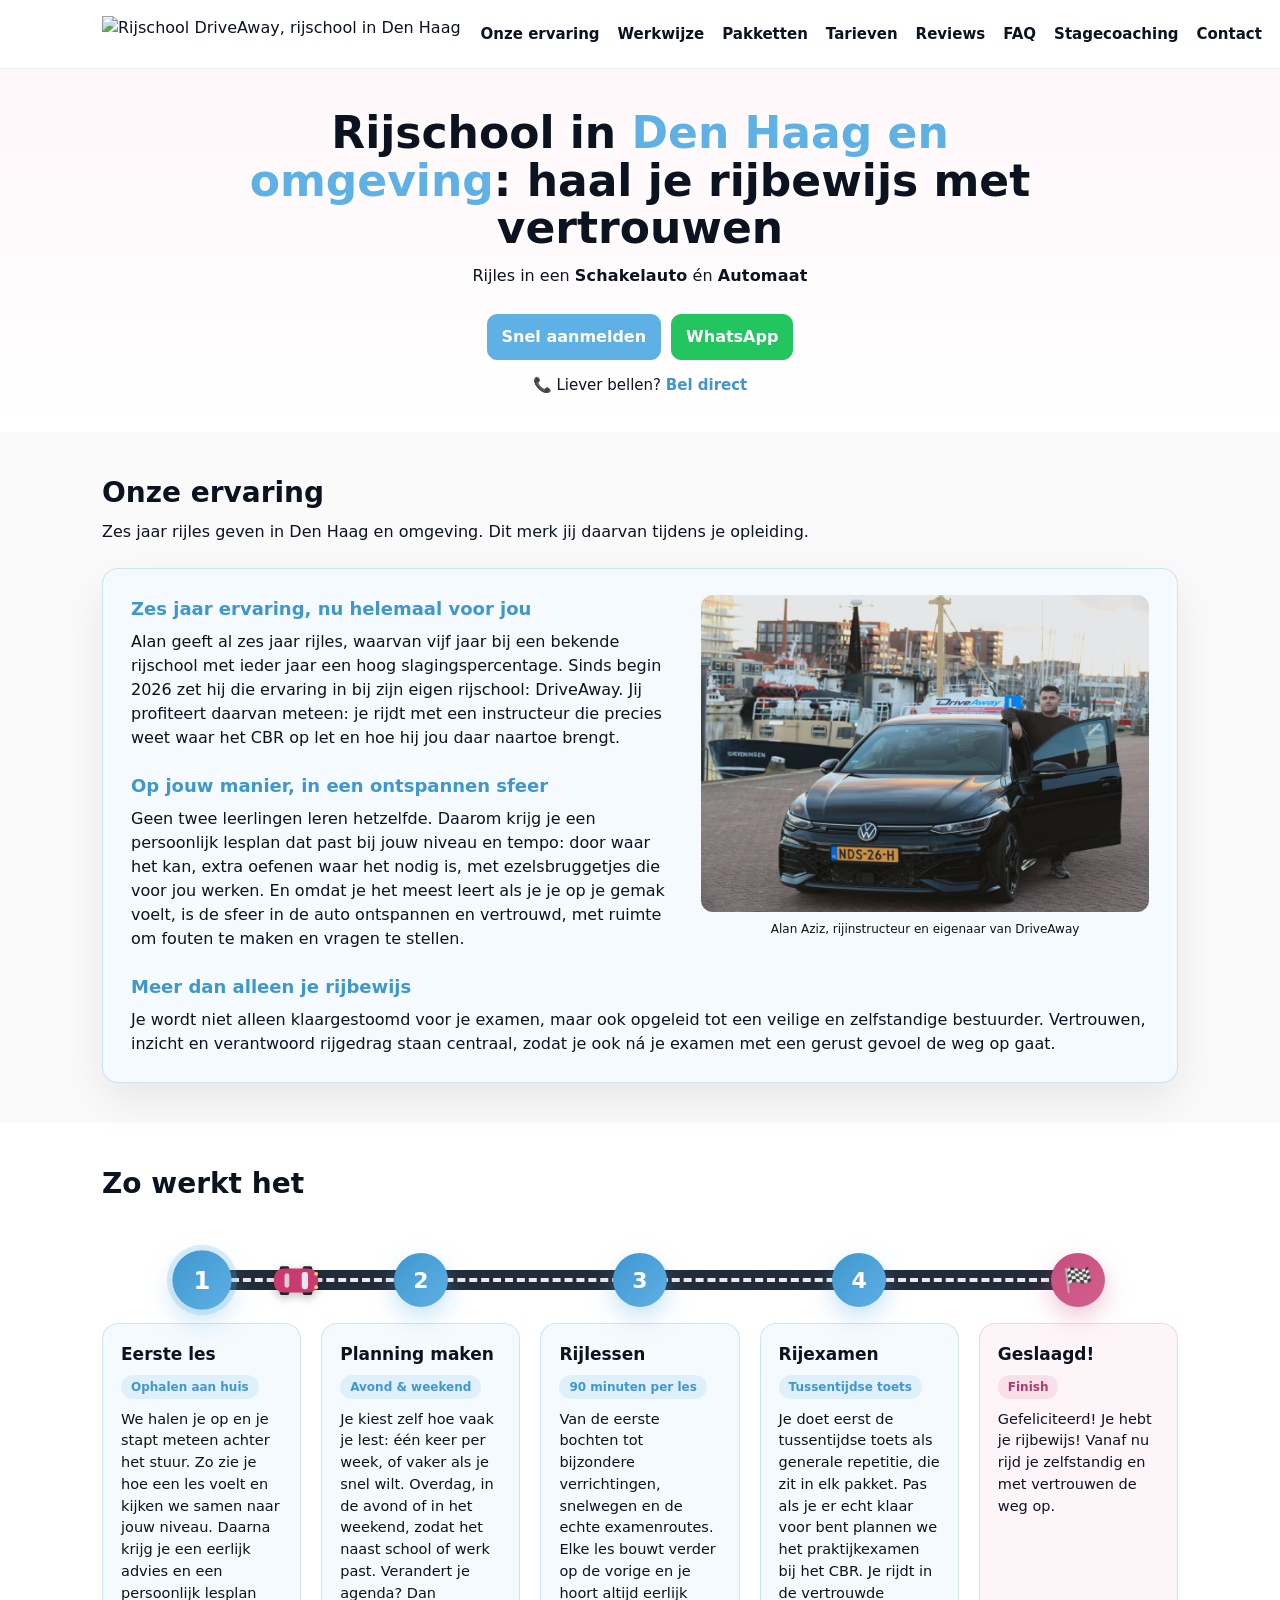
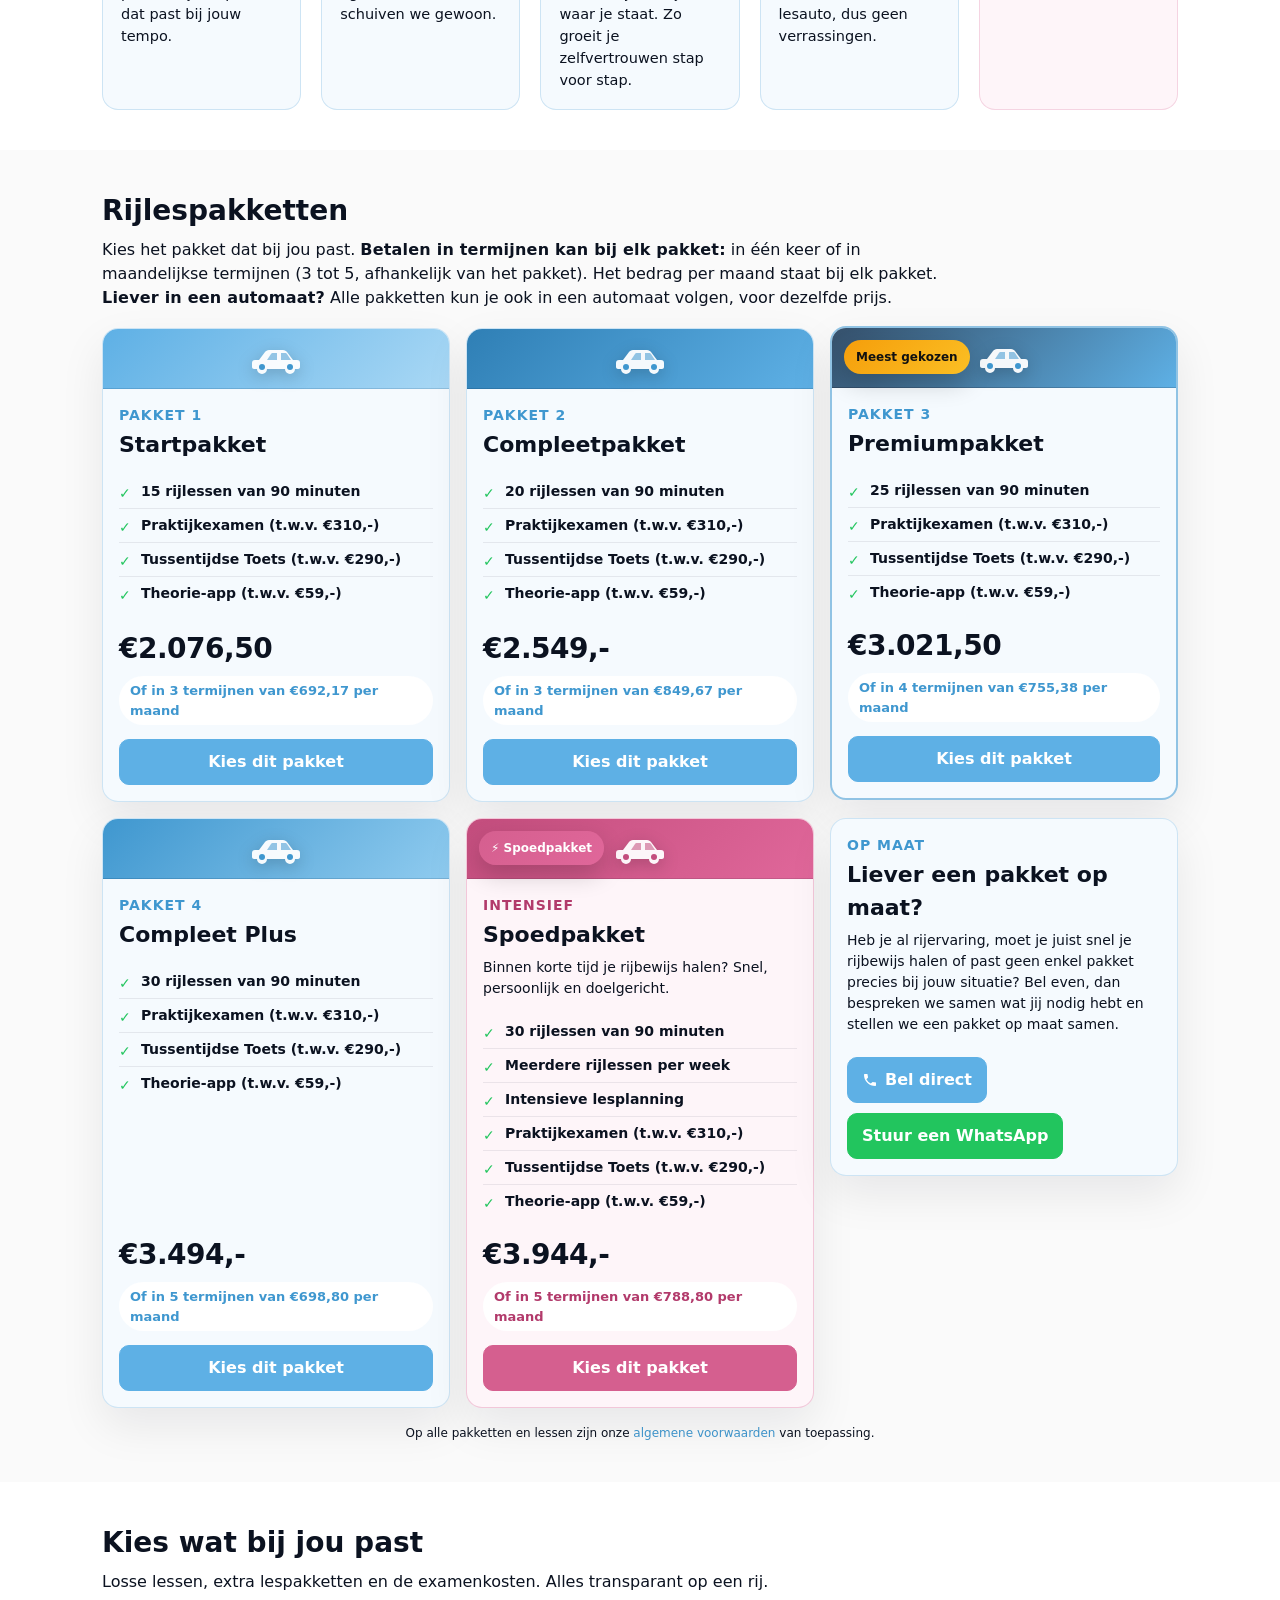
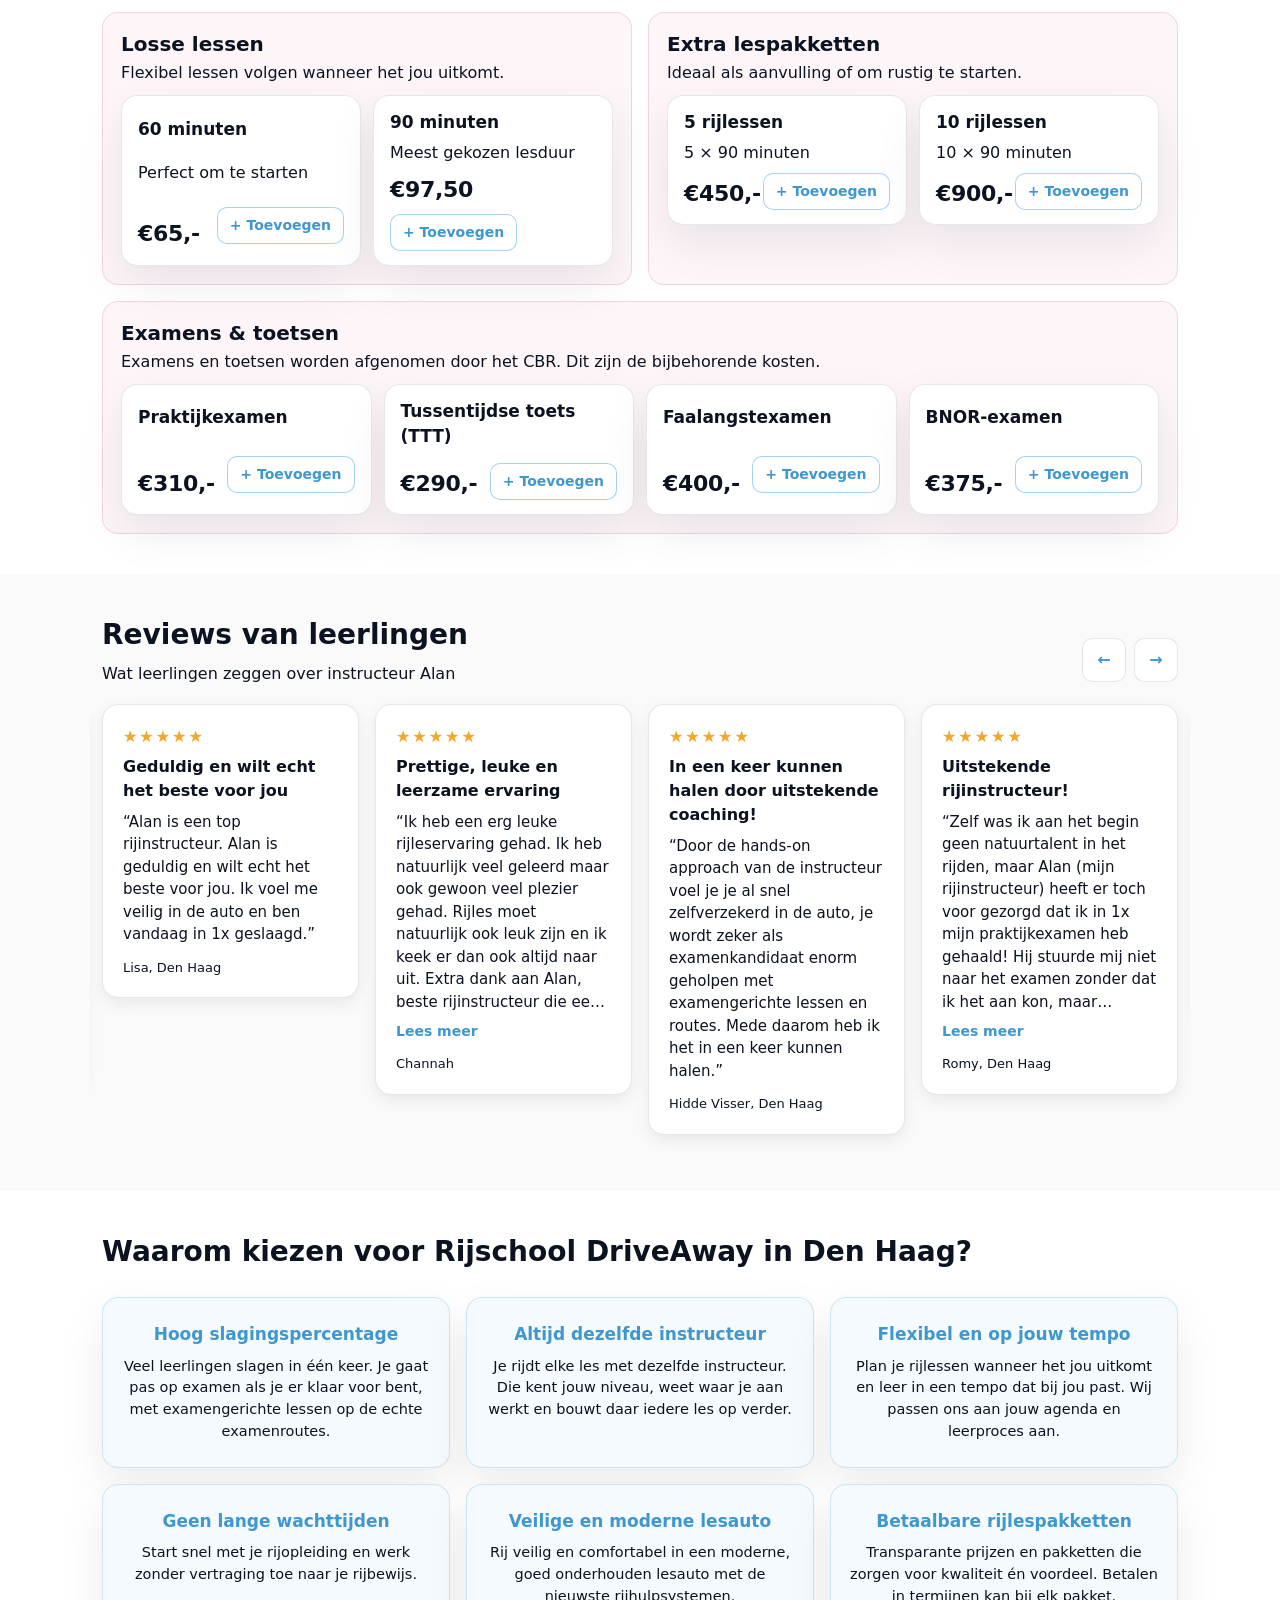
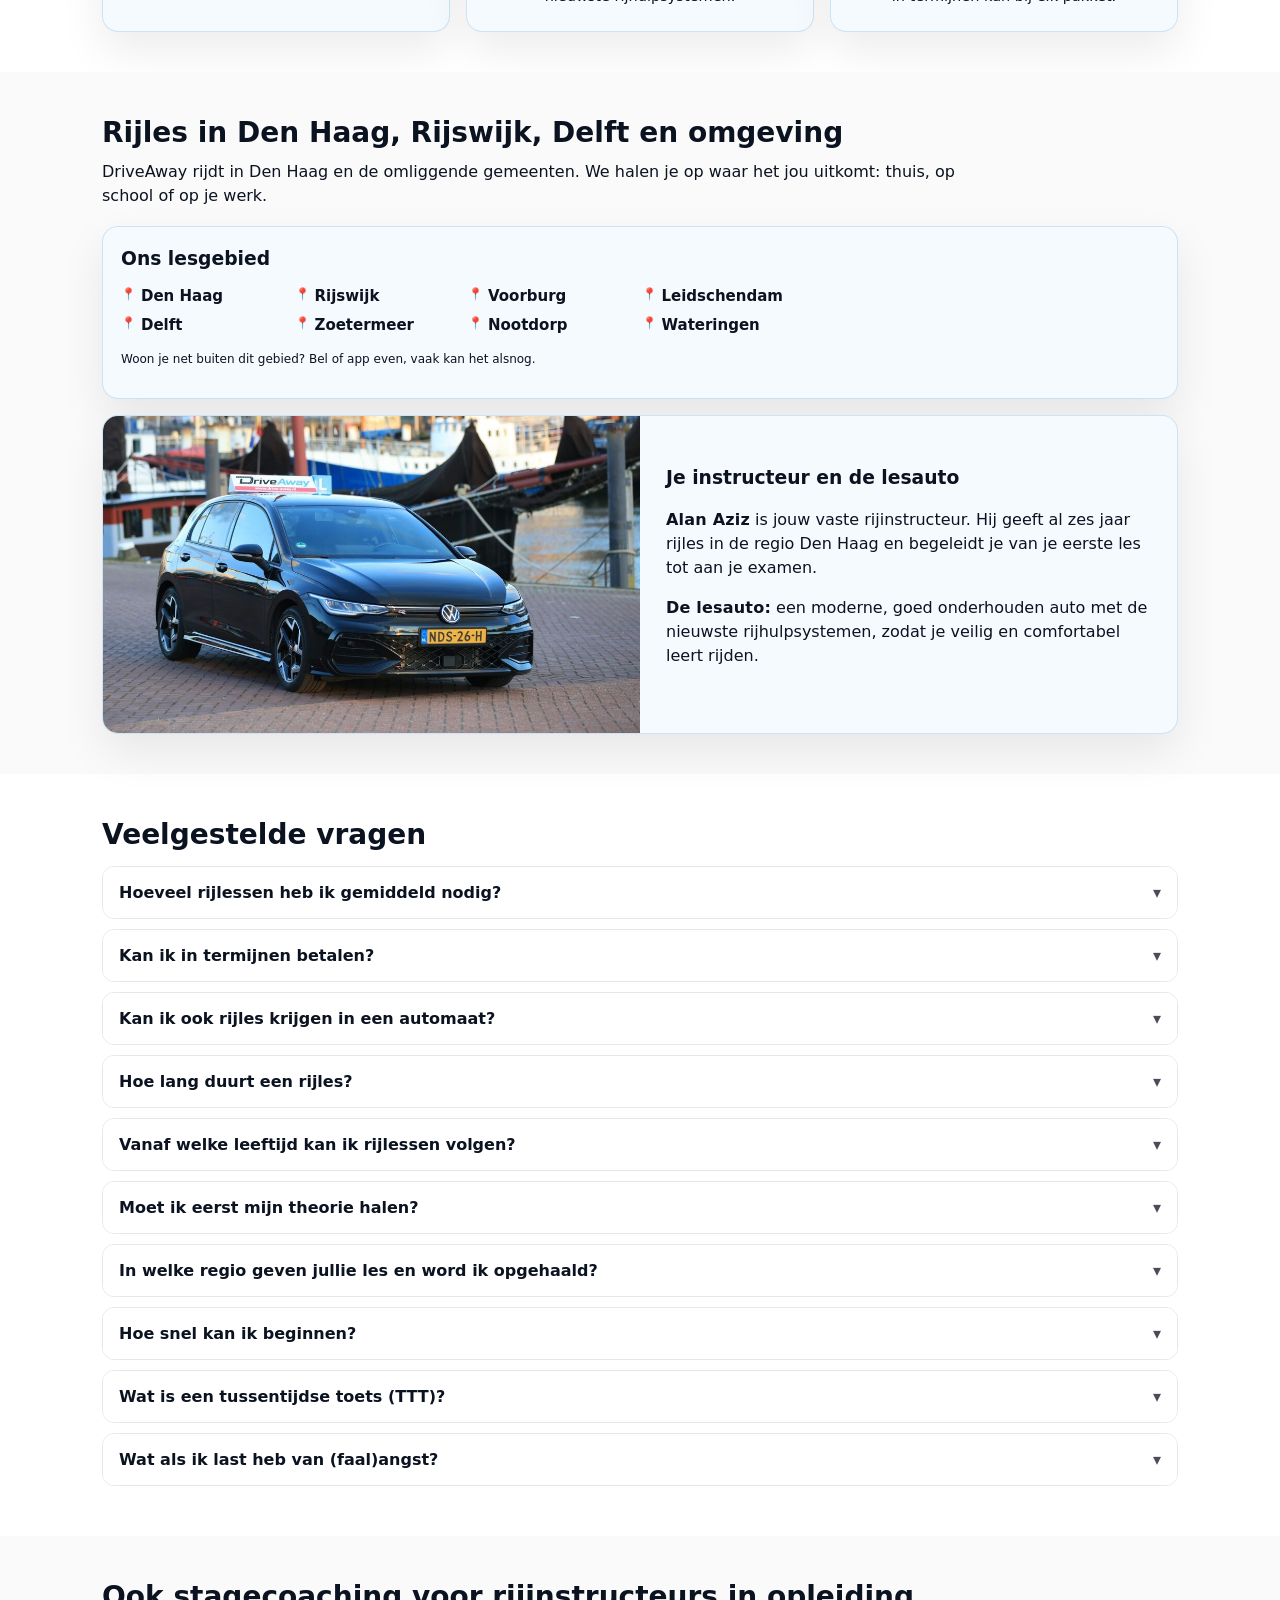
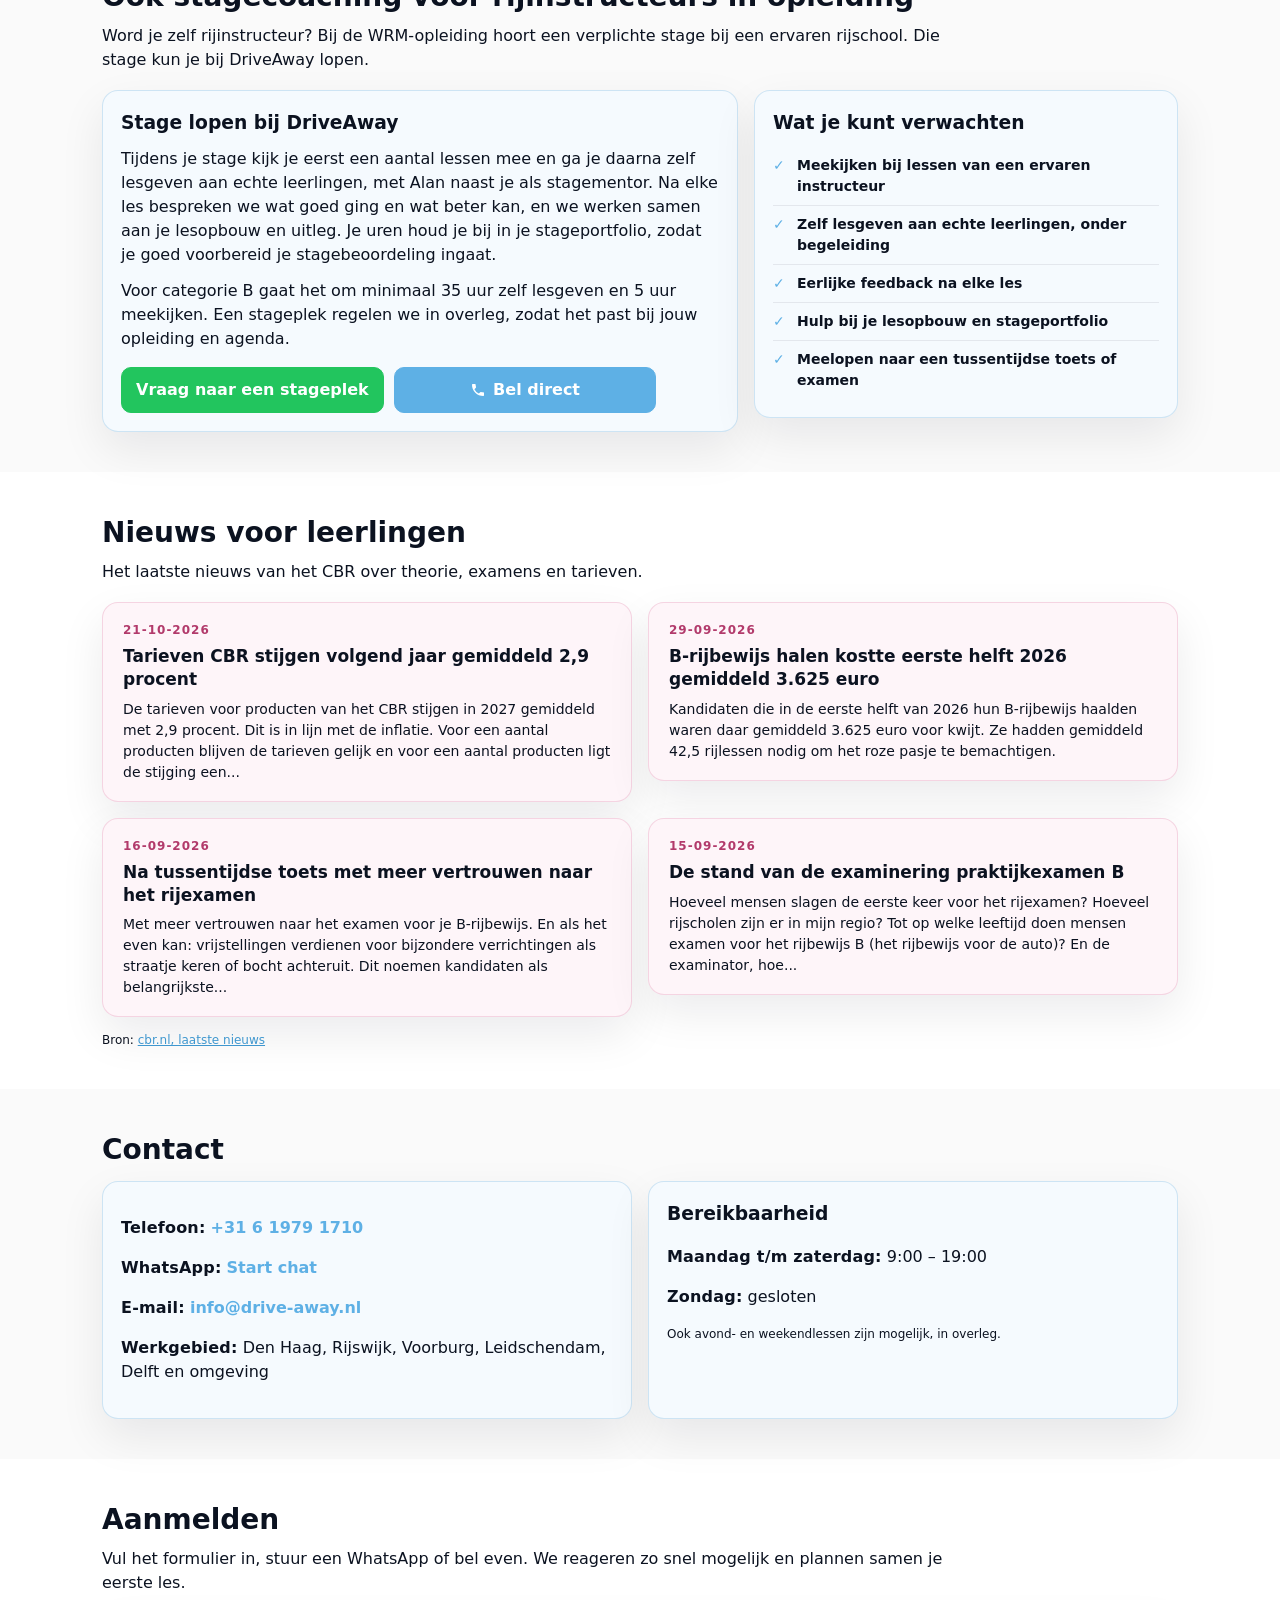
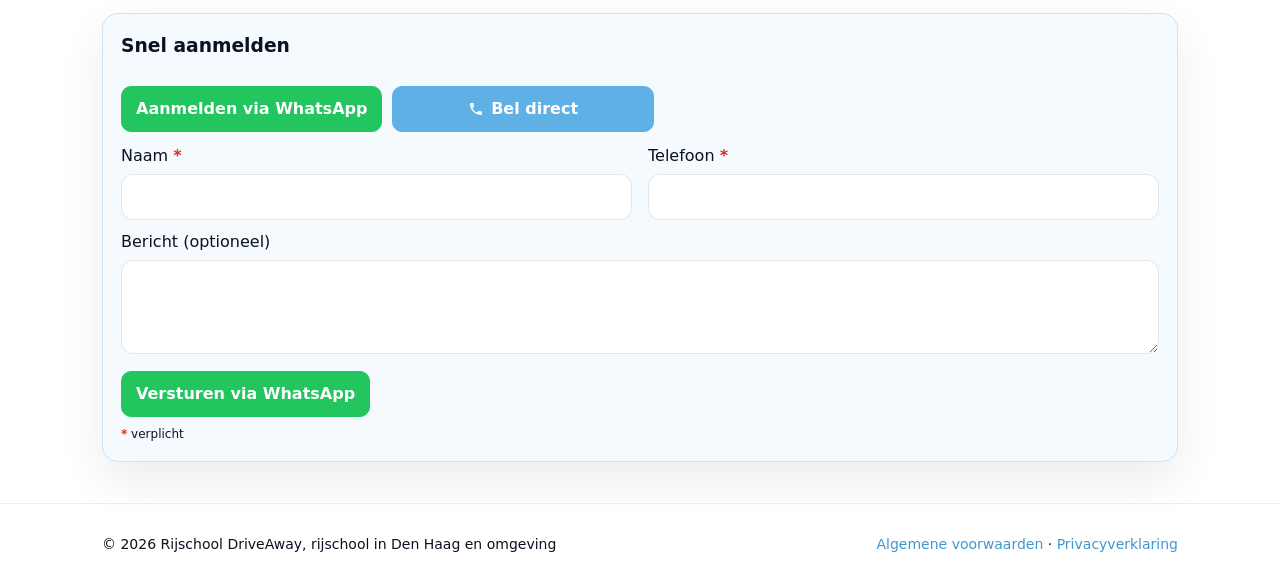
==== commit 40d6910d: "Foto bij Onze ervaring en deelplaatje: onbewerkte versie Co-Authored-By: Claude Opus 5.5 <noreply@an" ====
--- a/index.html
+++ b/index.html
@@ -323,7 +323,7 @@
         <div class="over-layout">
           <div class="over-text card">
             <figure class="over-photo">
-              <img class="over-img" src="img/alan-lesauto.jpg" width="1040" height="693" loading="lazy" alt="Alan Aziz bij de DriveAway-lesauto in de haven van Scheveningen">
+              <img class="over-img" src="img/alan-lesauto.jpg" width="1040" height="736" loading="lazy" alt="Alan Aziz bij de DriveAway-lesauto in de haven van Scheveningen">
               <figcaption class="muted small">Alan Aziz, rijinstructeur en eigenaar van DriveAway</figcaption>
             </figure>
             <h3>Zes jaar ervaring, nu helemaal voor jou</h3>
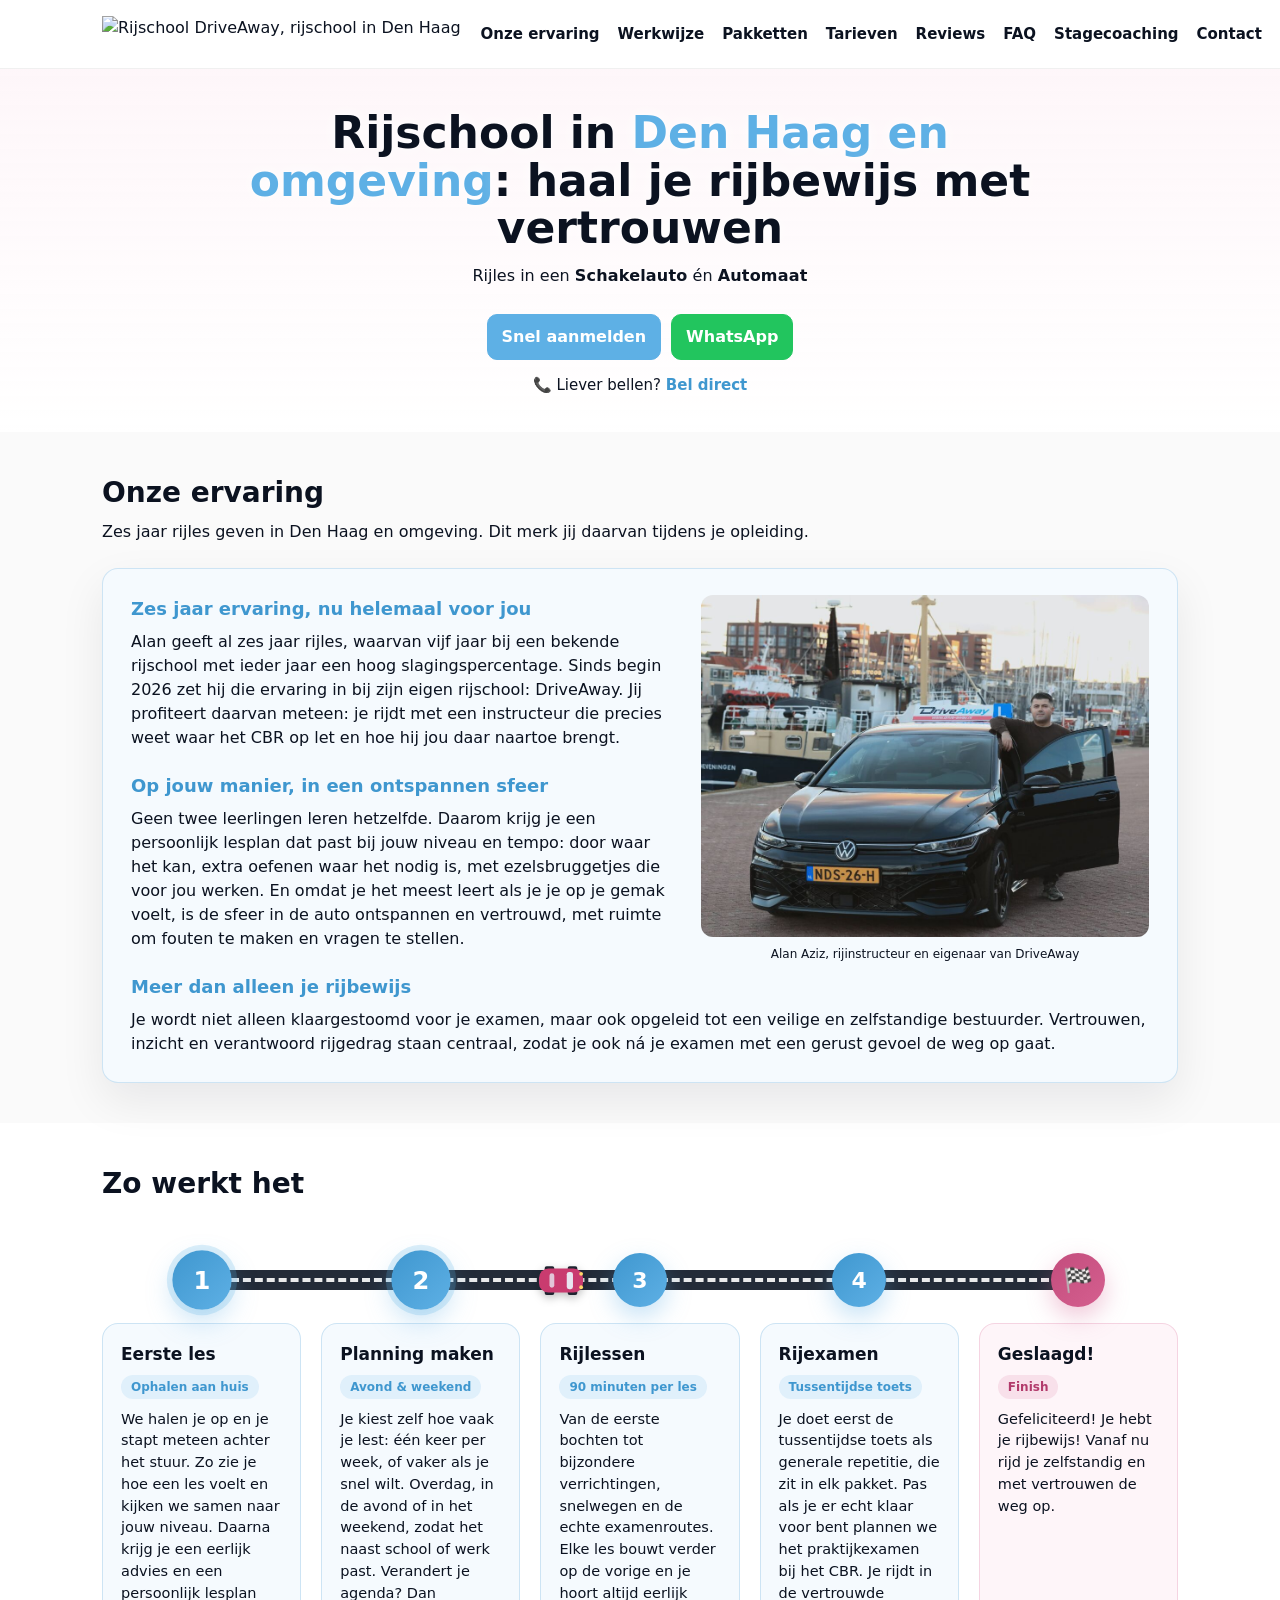
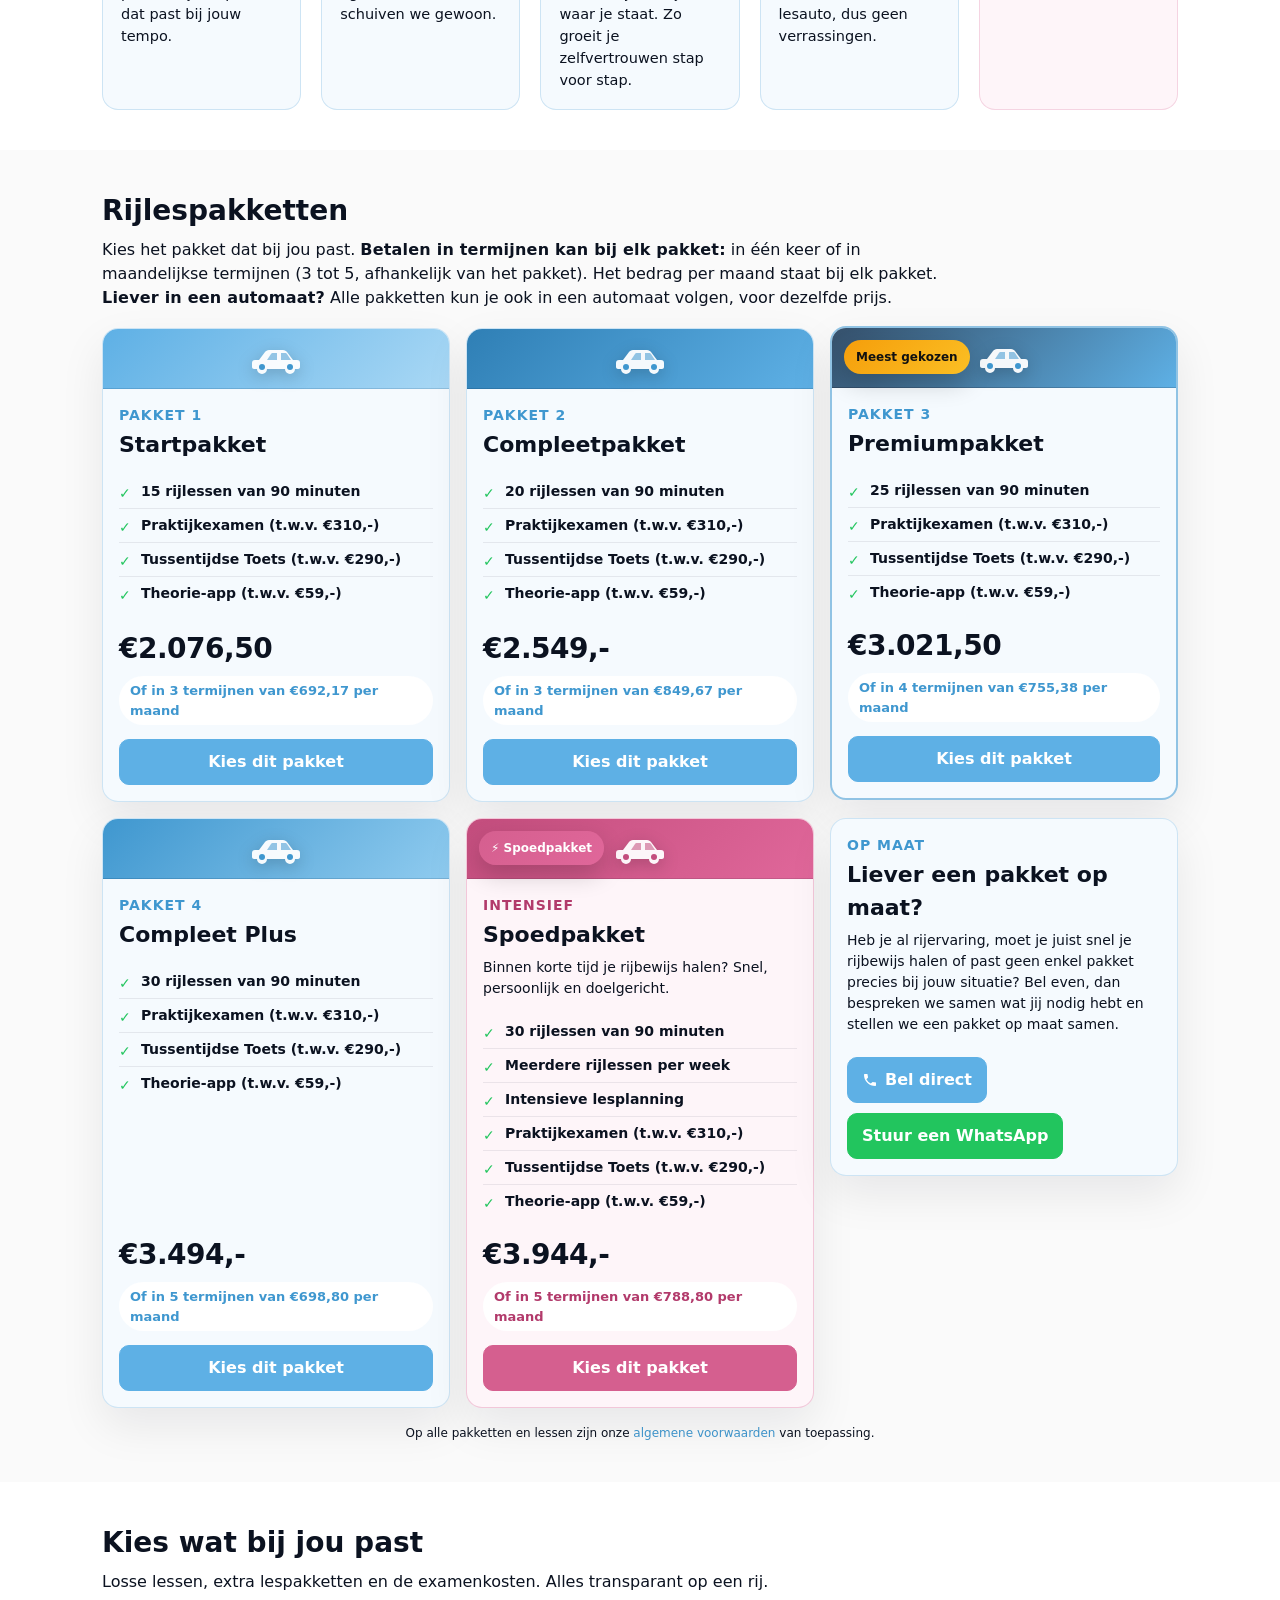
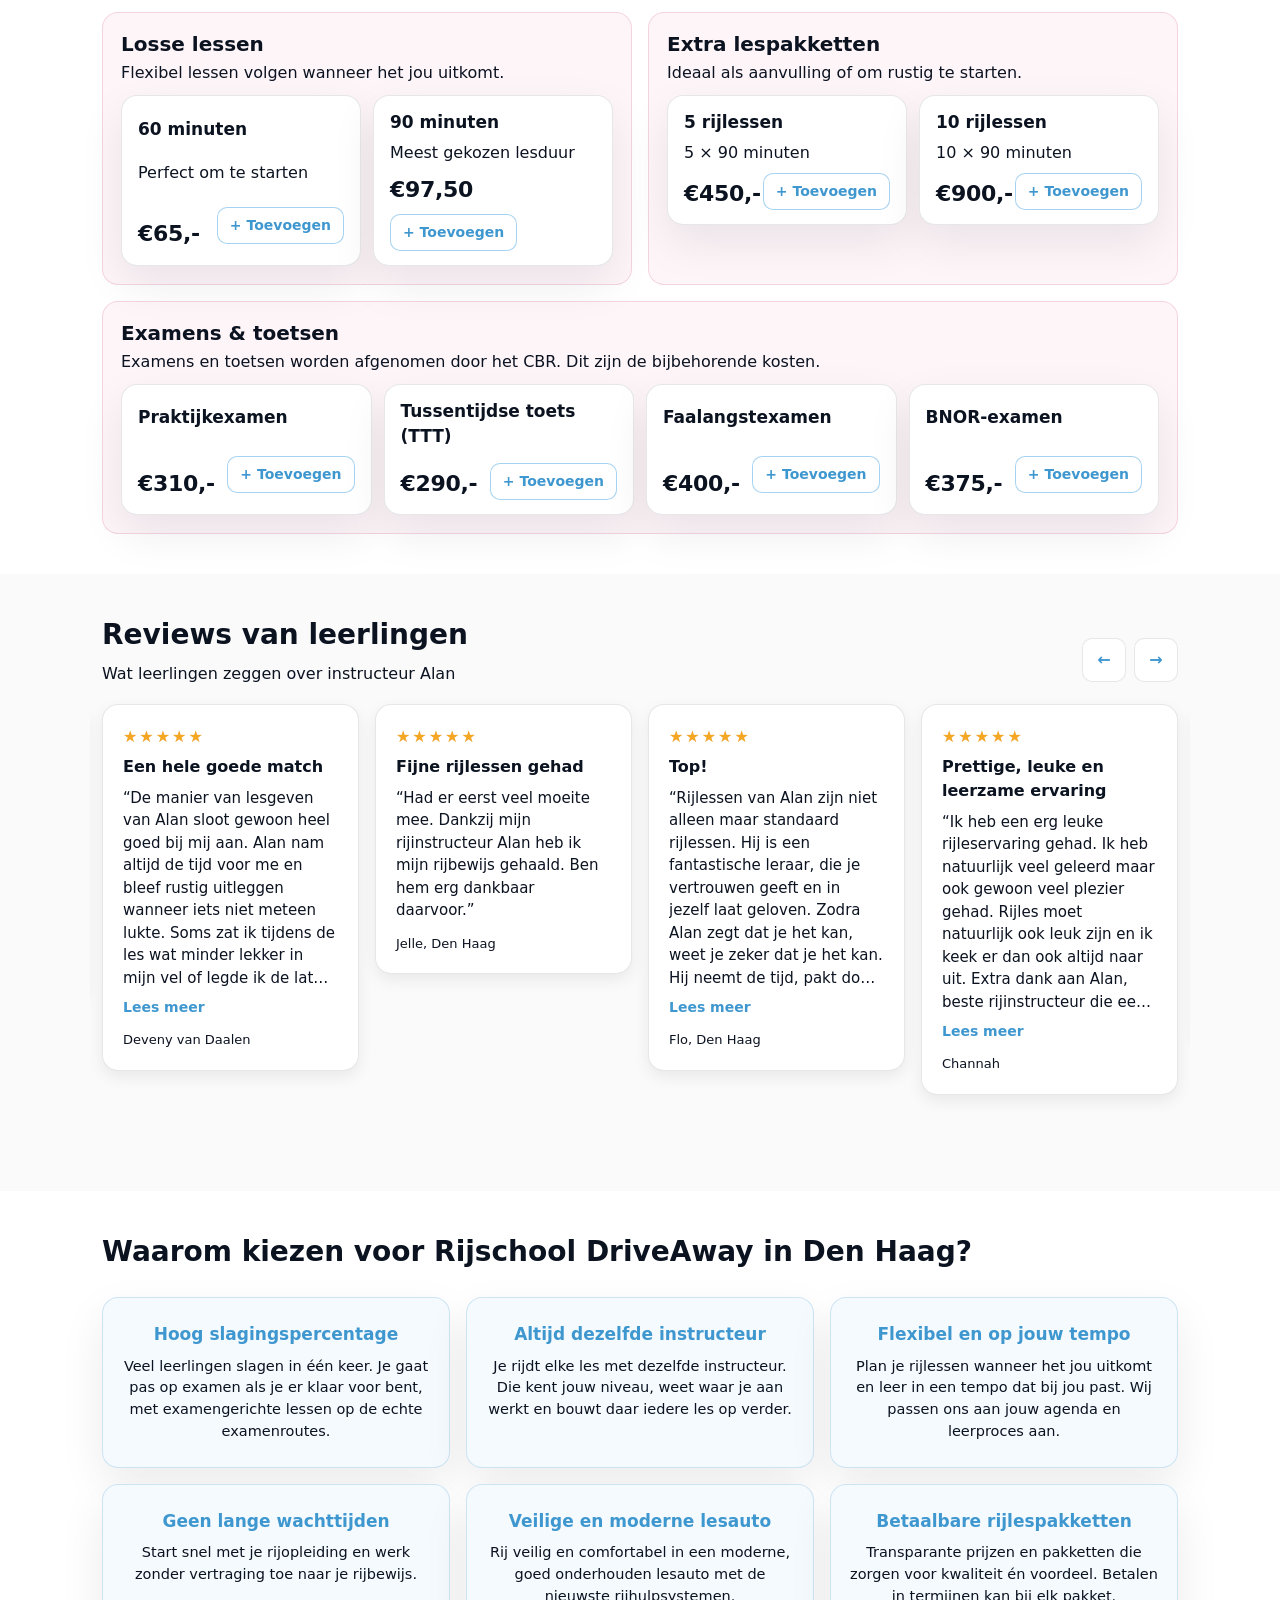
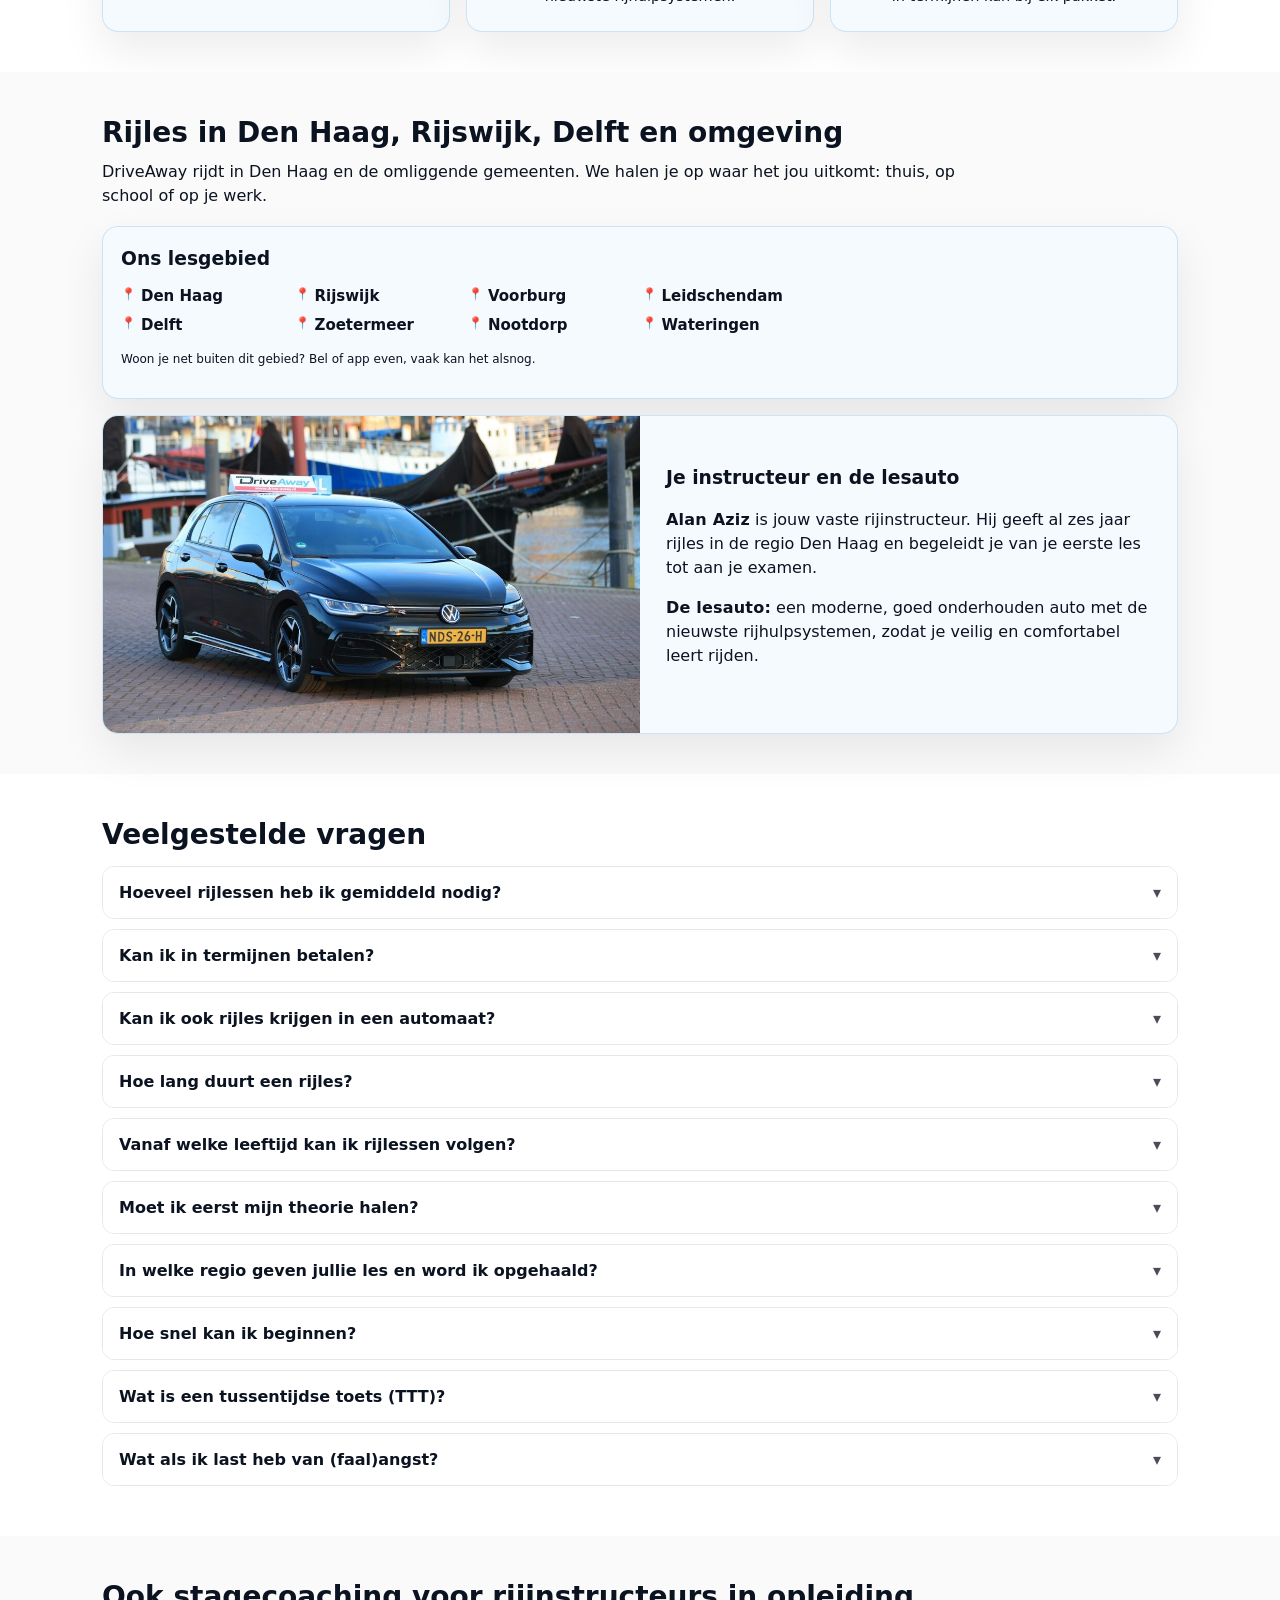
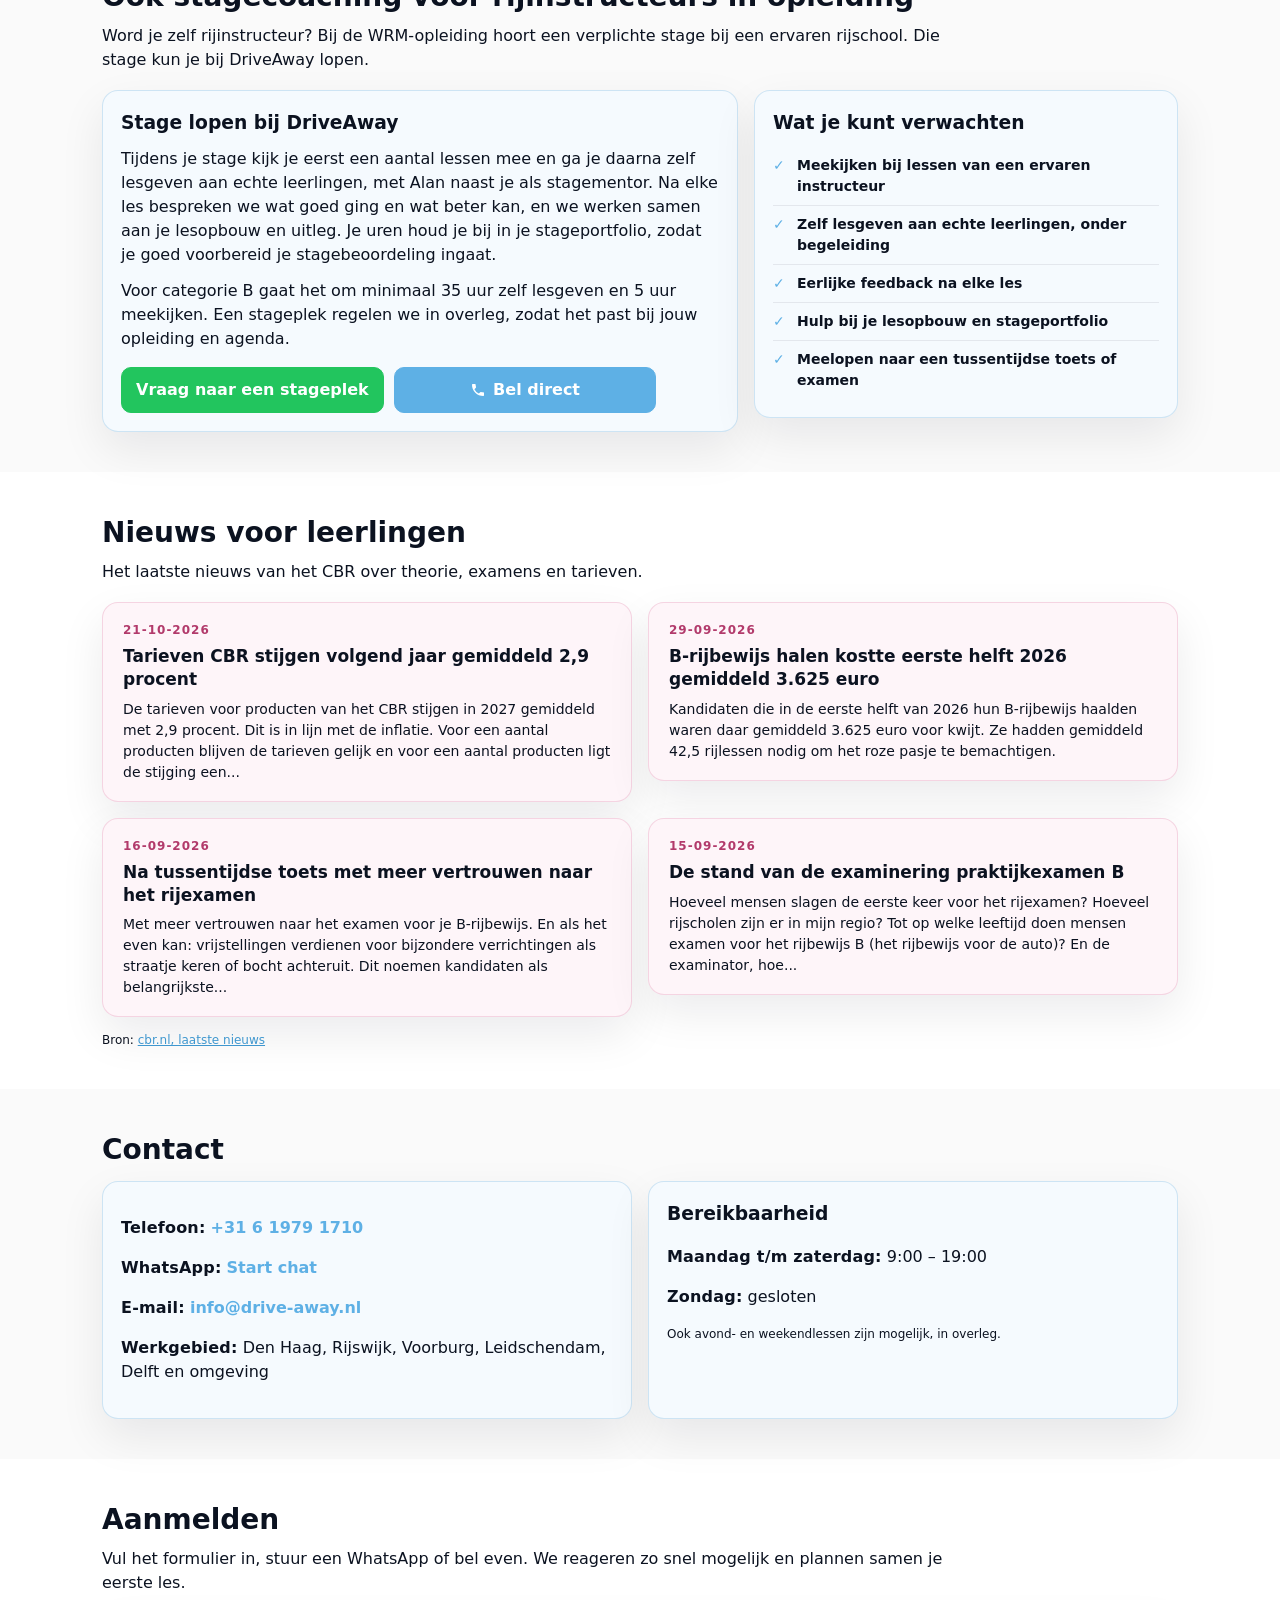
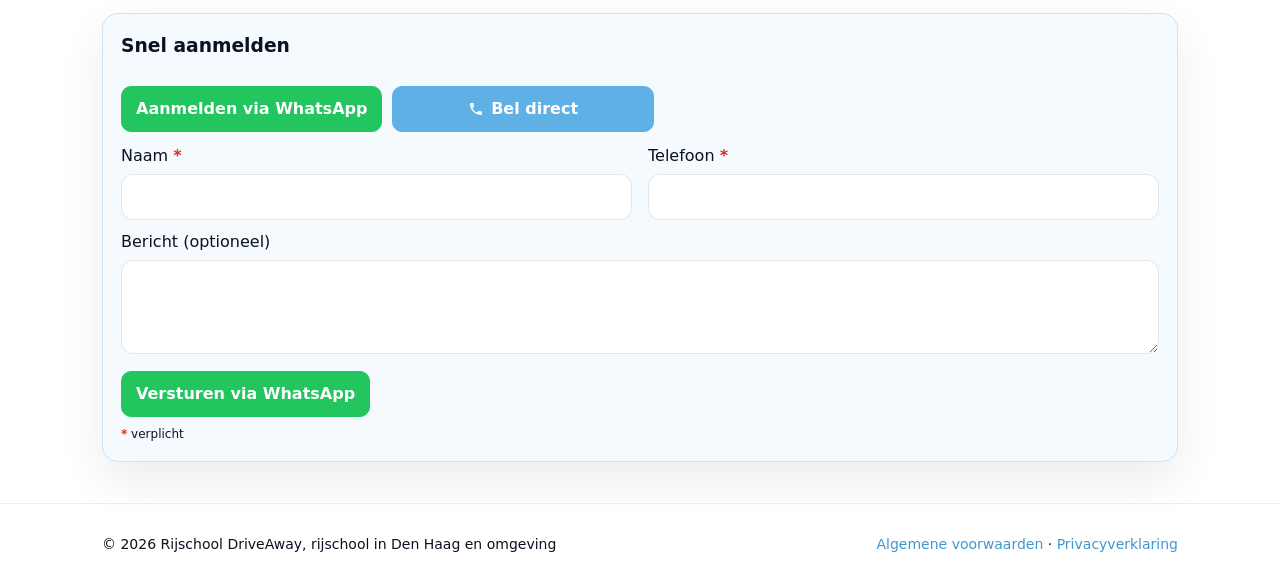
==== commit 190ab99f: "Foto bij Onze ervaring: links bijgesneden zodat auto en Alan meer in het midden staan Co-Authored-By" ====
--- a/index.html
+++ b/index.html
@@ -323,7 +323,7 @@
         <div class="over-layout">
           <div class="over-text card">
             <figure class="over-photo">
-              <img class="over-img" src="img/alan-lesauto.jpg" width="1040" height="736" loading="lazy" alt="Alan Aziz bij de DriveAway-lesauto in de haven van Scheveningen">
+              <img class="over-img" src="img/alan-lesauto.jpg" width="1040" height="793" loading="lazy" alt="Alan Aziz bij de DriveAway-lesauto in de haven van Scheveningen">
               <figcaption class="muted small">Alan Aziz, rijinstructeur en eigenaar van DriveAway</figcaption>
             </figure>
             <h3>Zes jaar ervaring, nu helemaal voor jou</h3>
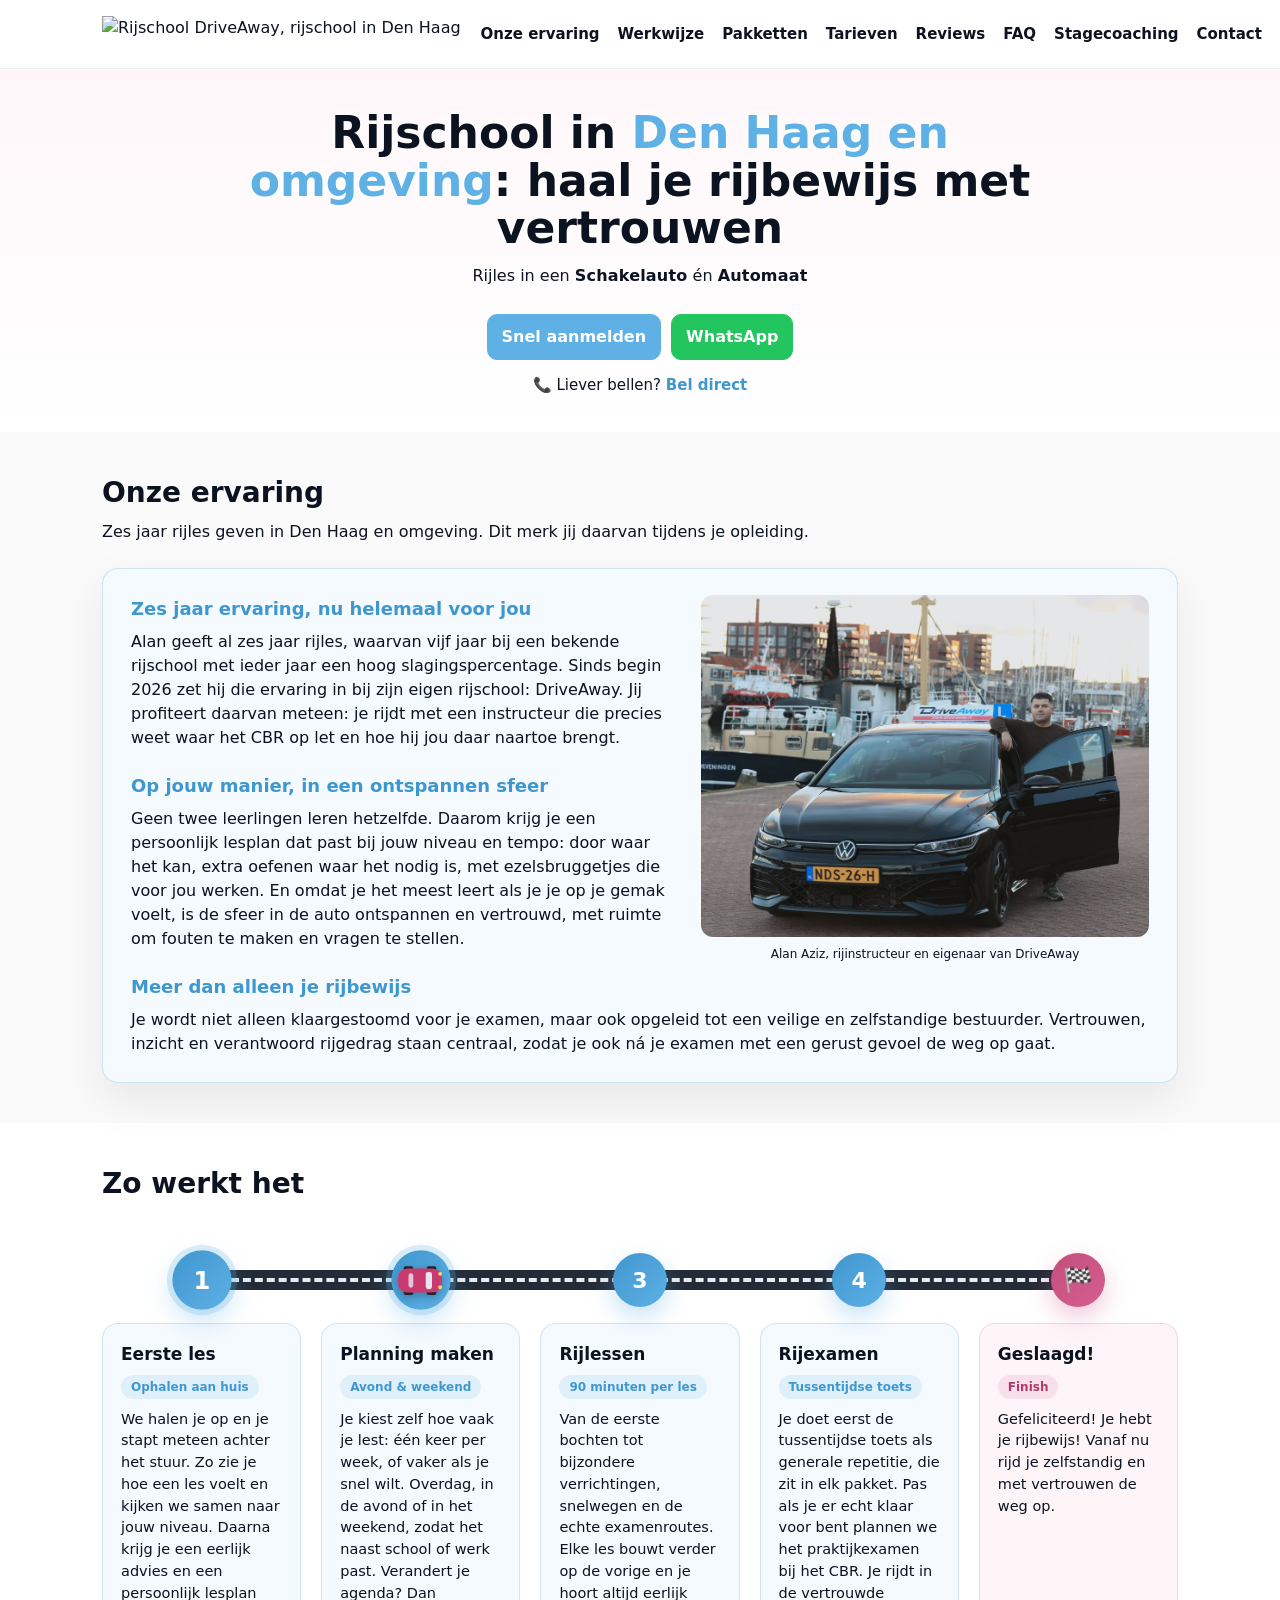
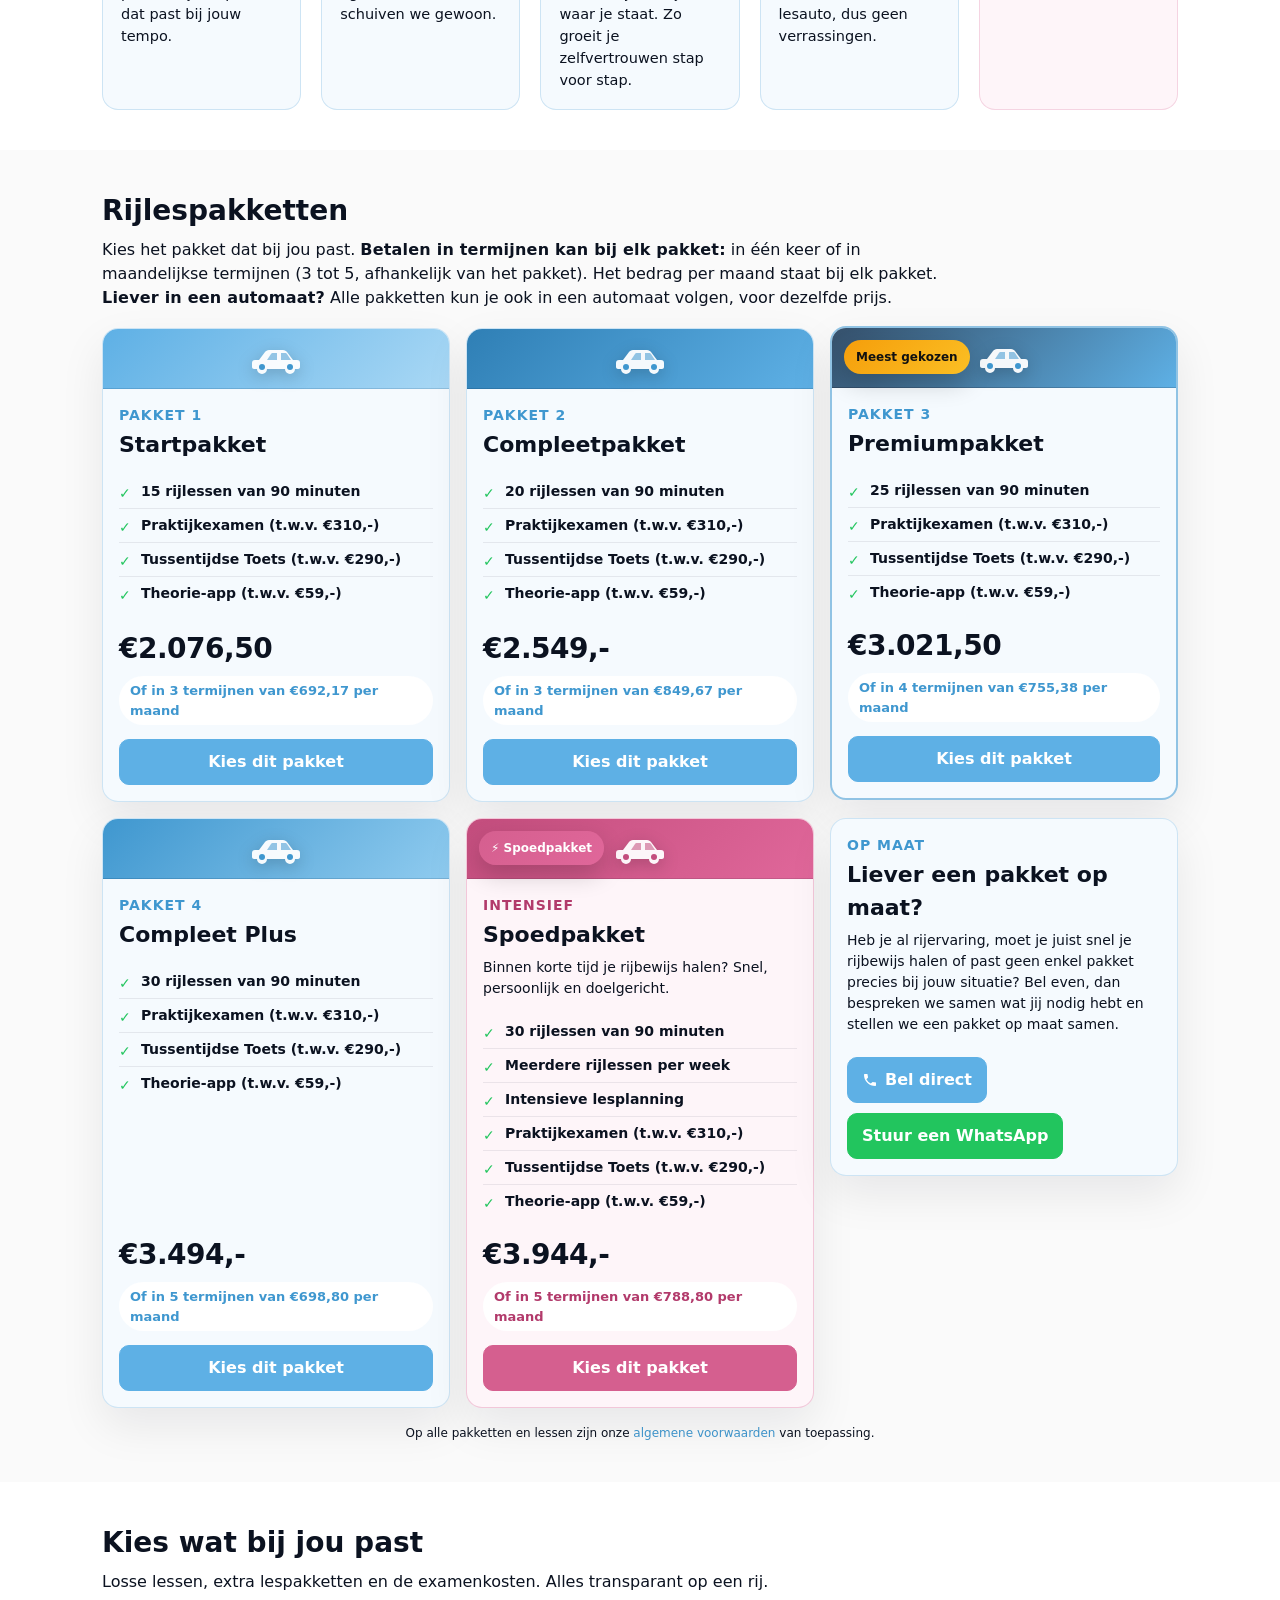
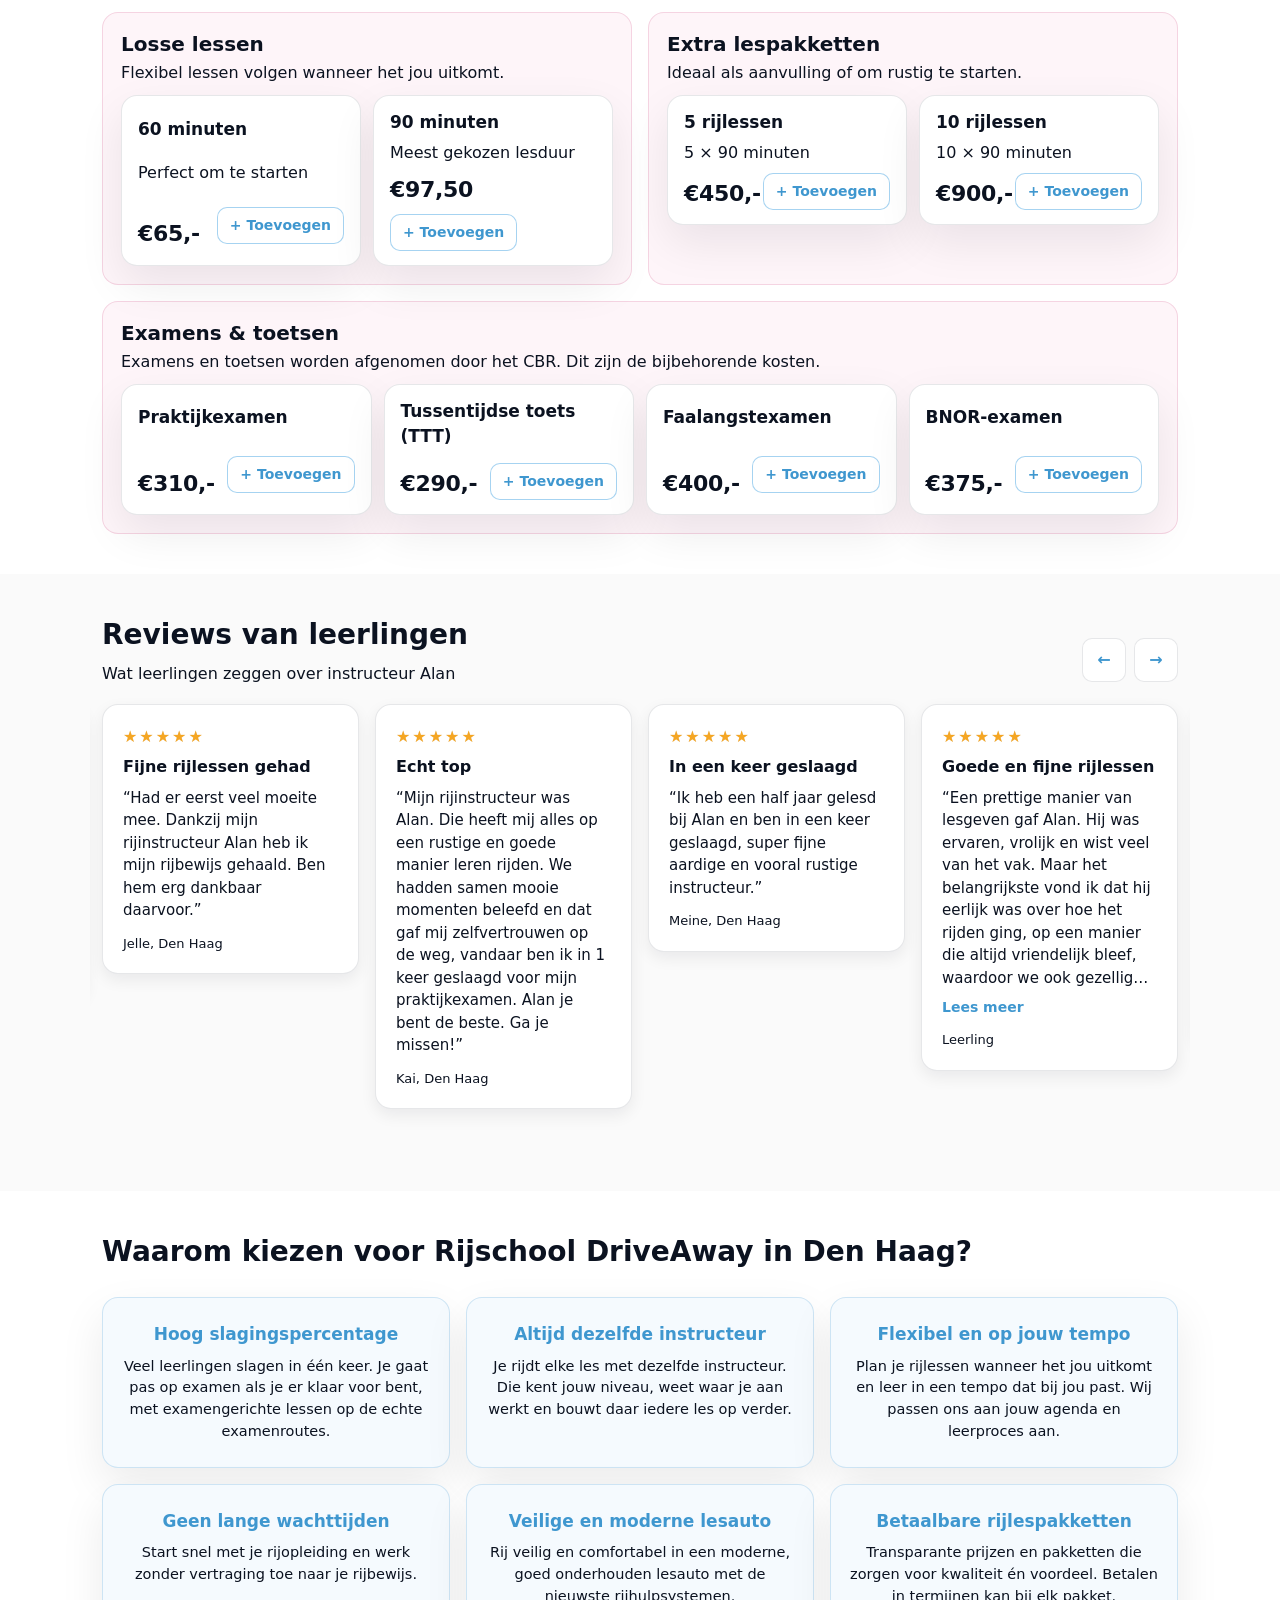
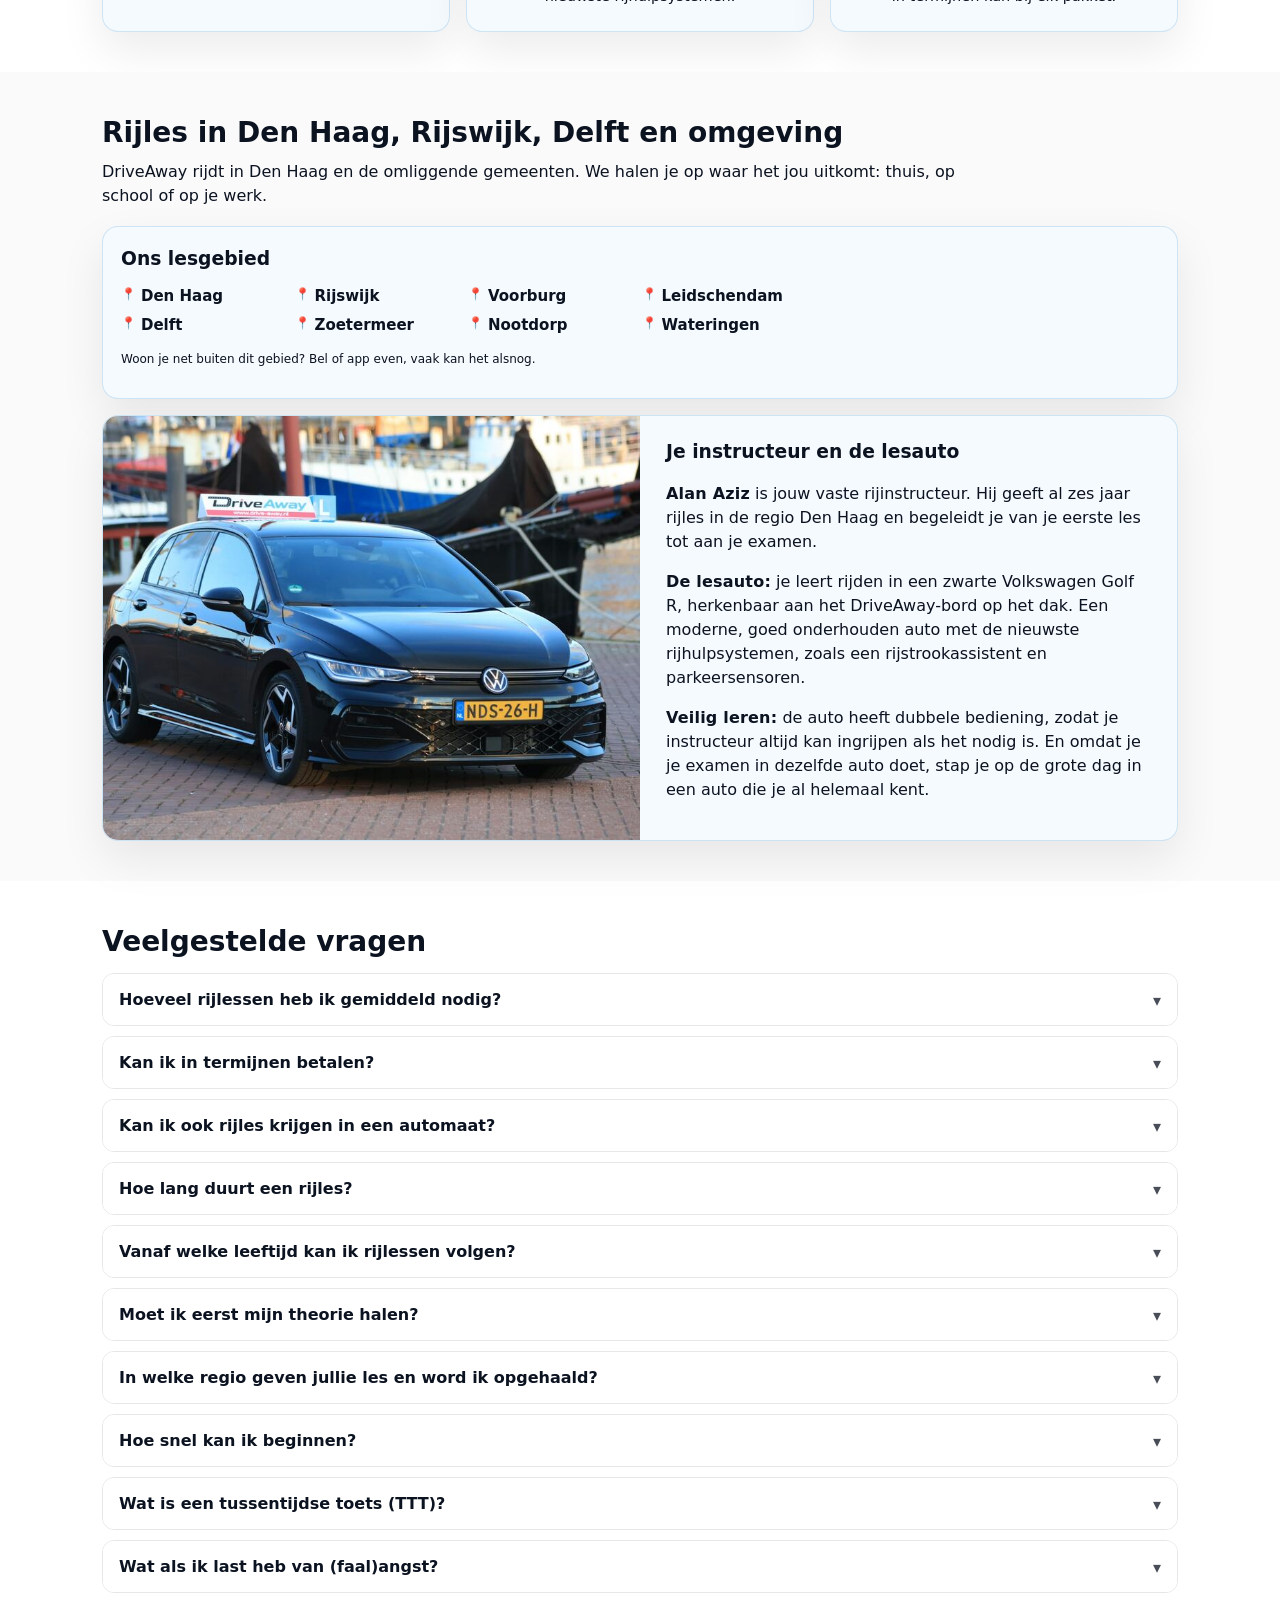
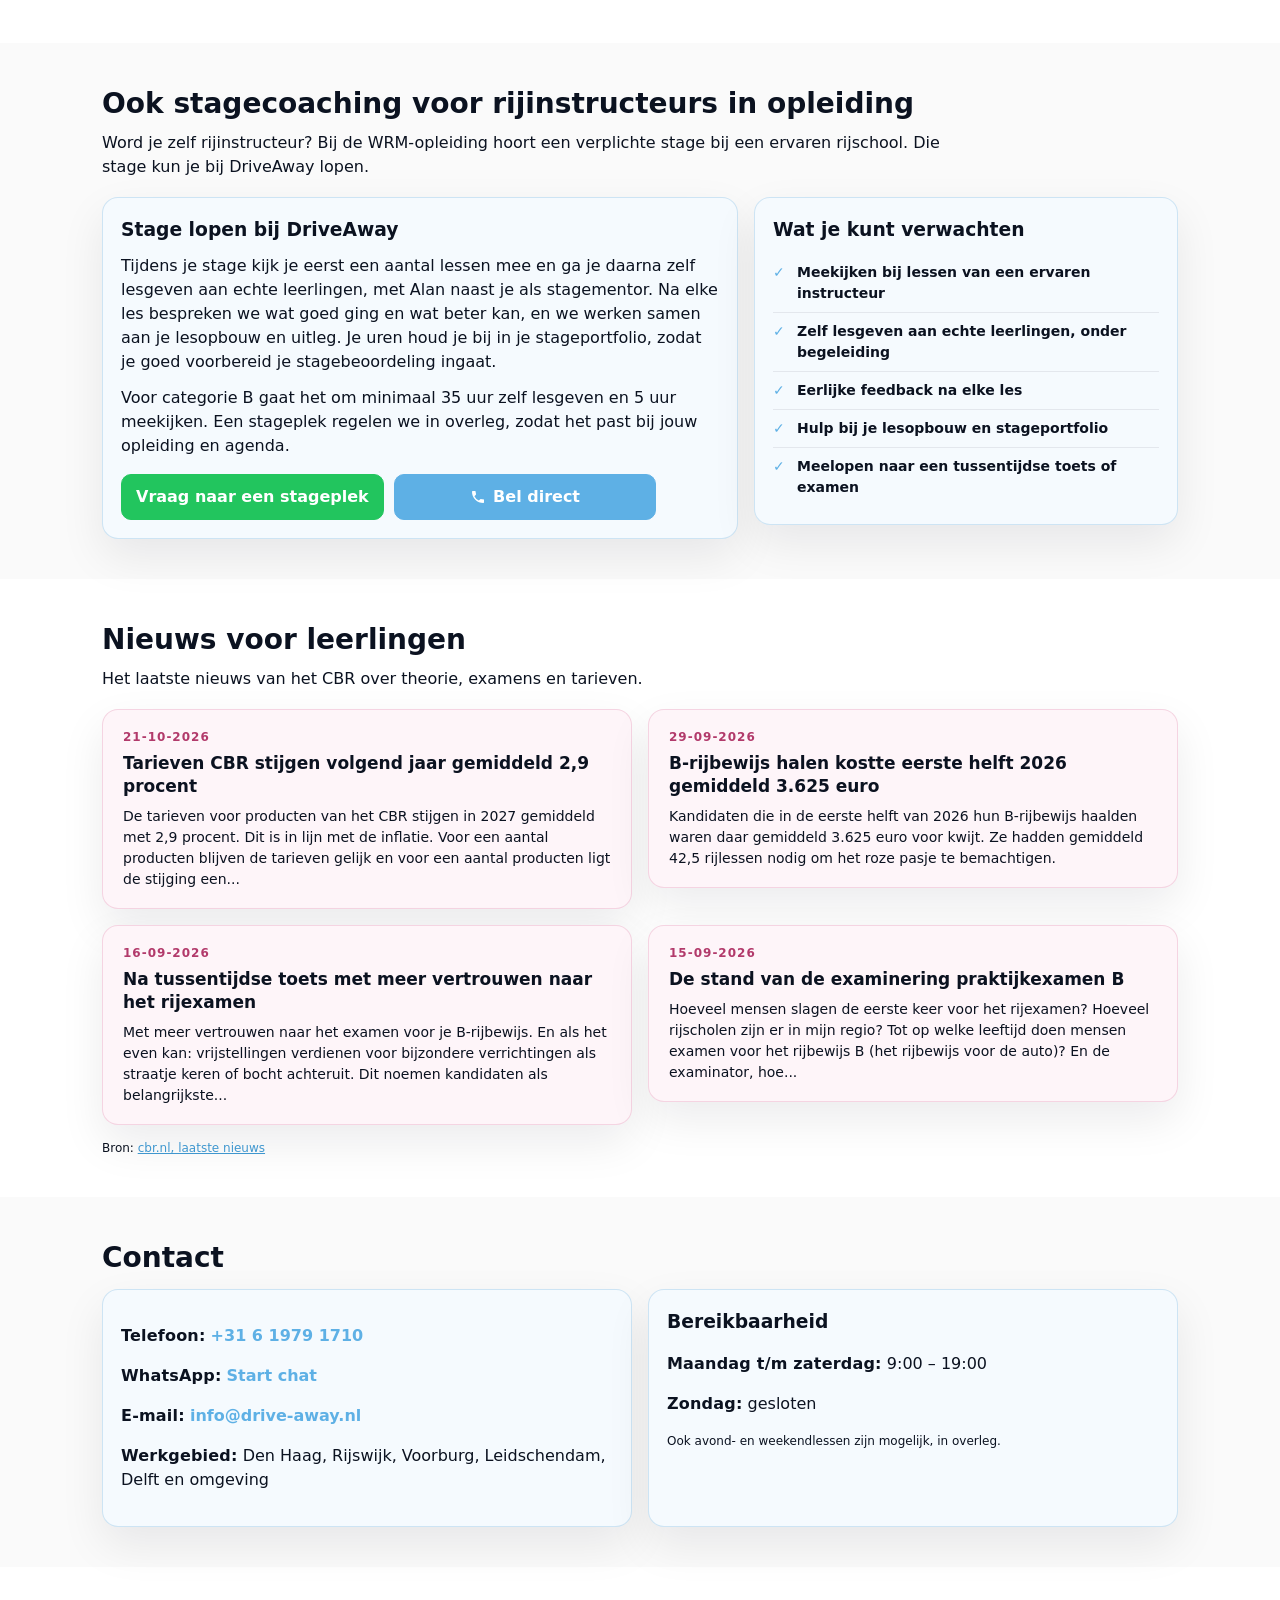
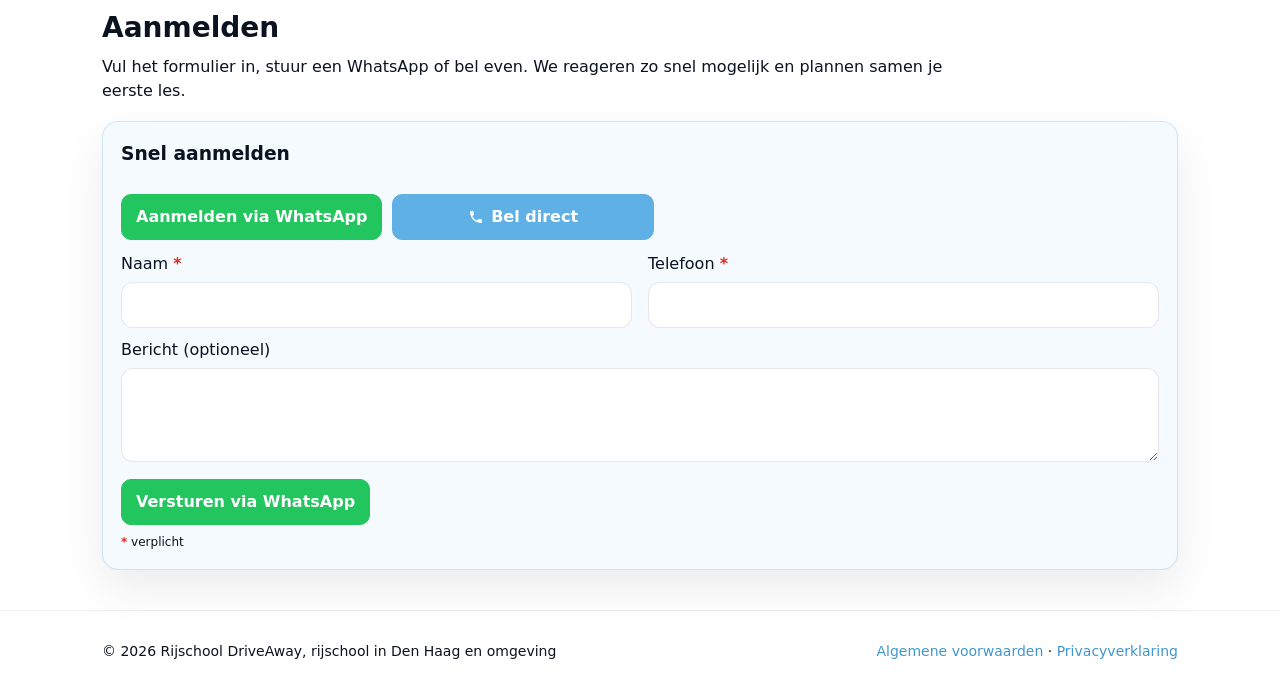
==== commit fecabbf9: "Lesauto: meer tekst over de Golf R en veilig leren; foto vult de hoogte Co-Authored-By: Claude Opus " ====
--- a/index.html
+++ b/index.html
@@ -654,7 +654,8 @@
             <div class="lesauto-text">
               <h3>Je instructeur en de lesauto</h3>
               <p><strong>Alan Aziz</strong> is jouw vaste rijinstructeur. Hij geeft al zes jaar rijles in de regio Den Haag en begeleidt je van je eerste les tot aan je examen.</p>
-              <p><strong>De lesauto:</strong> een moderne, goed onderhouden auto met de nieuwste rijhulpsystemen, zodat je veilig en comfortabel leert rijden.</p>
+              <p><strong>De lesauto:</strong> je leert rijden in een zwarte Volkswagen Golf R, herkenbaar aan het DriveAway-bord op het dak. Een moderne, goed onderhouden auto met de nieuwste rijhulpsystemen, zoals een rijstrookassistent en parkeersensoren.</p>
+              <p><strong>Veilig leren:</strong> de auto heeft dubbele bediening, zodat je instructeur altijd kan ingrijpen als het nodig is. En omdat je je examen in dezelfde auto doet, stap je op de grote dag in een auto die je al helemaal kent.</p>
             </div>
           </div>
         </div>
--- a/style.css
+++ b/style.css
@@ -1894,8 +1894,18 @@
 .lesauto-card {
   display: grid;
   grid-template-columns: 1fr 1fr;
-  align-items: center;
+  align-items: stretch;
   padding: 0;
+}
+
+.lesauto-card .card-img {
+  height: 100%;
+  object-fit: cover;
+  object-position: 40% 70%;
+}
+
+.lesauto-text {
+  align-self: center;
 }
 
 .lesauto-text {
@@ -1913,6 +1923,10 @@
     grid-template-columns: 1fr;
   }
 
+  .lesauto-card .card-img {
+    height: auto;
+  }
+
   .lesauto-text {
     padding: 16px 18px 18px;
   }
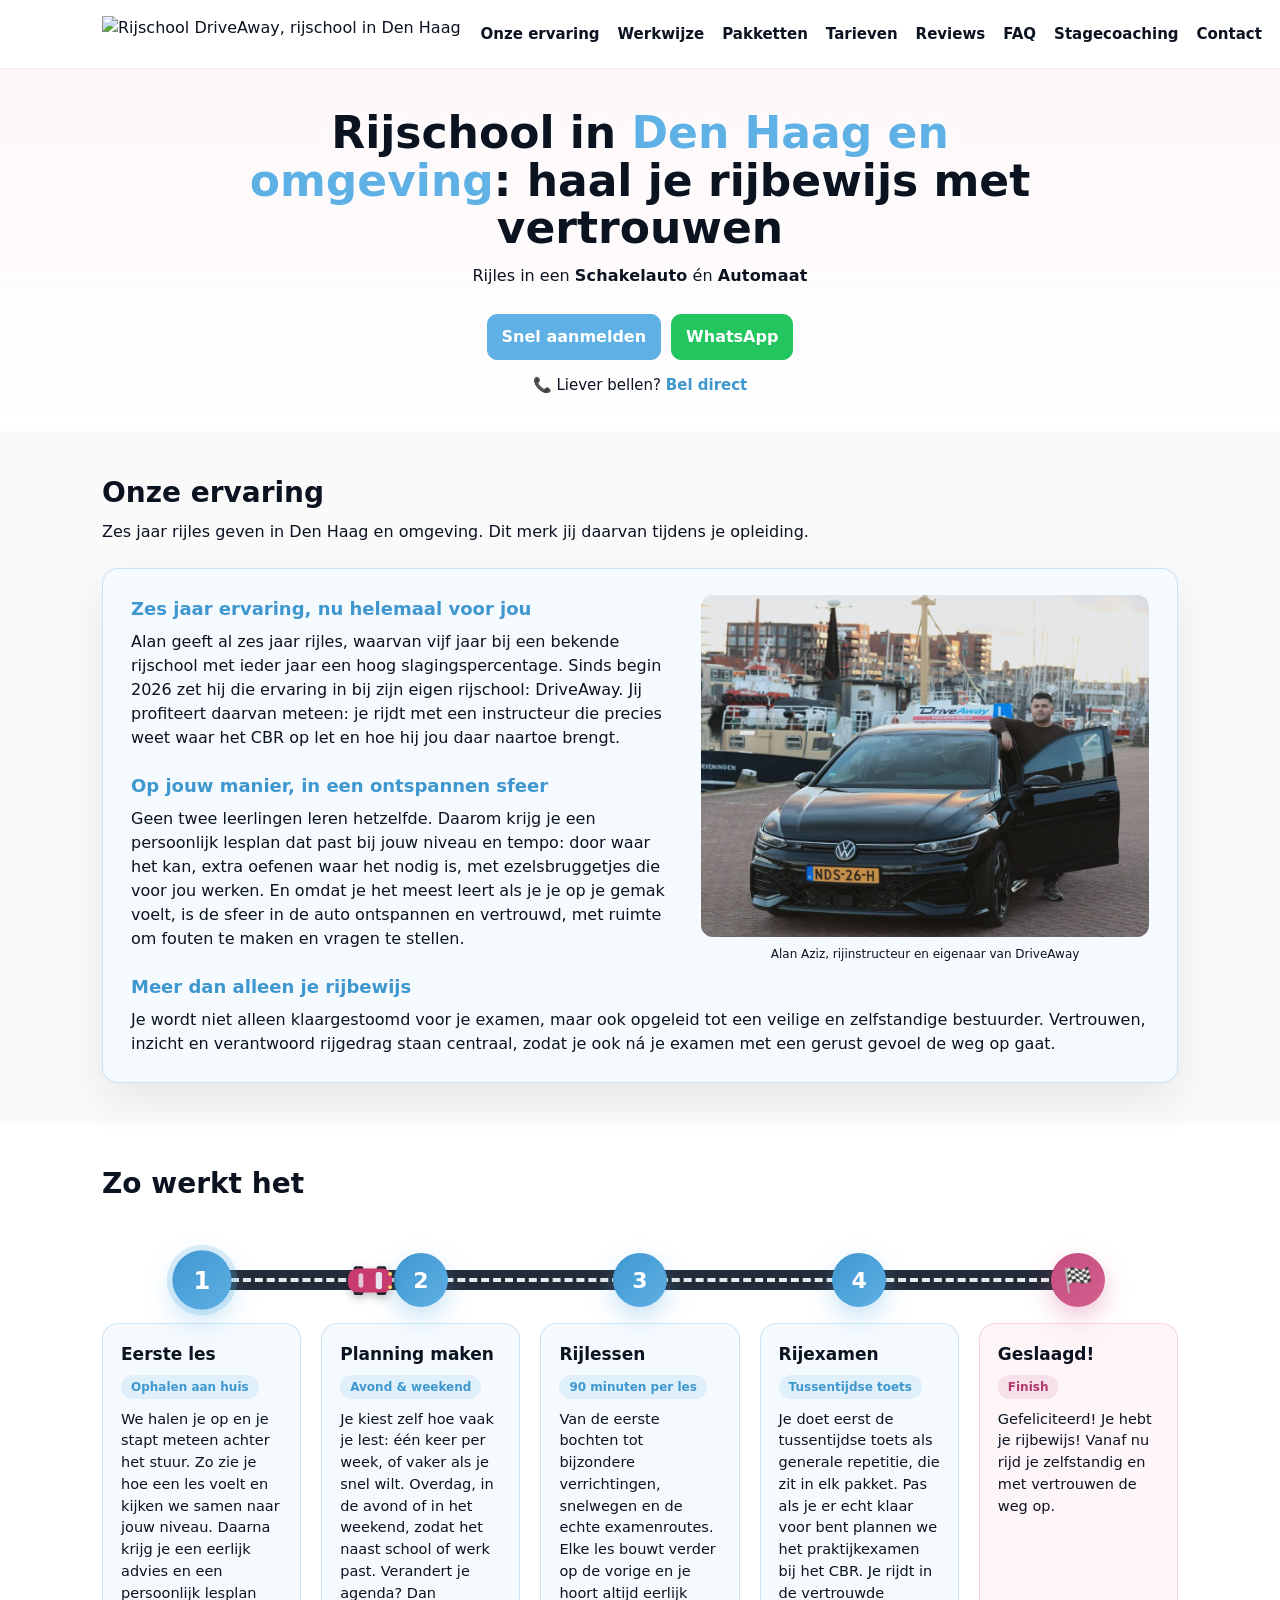
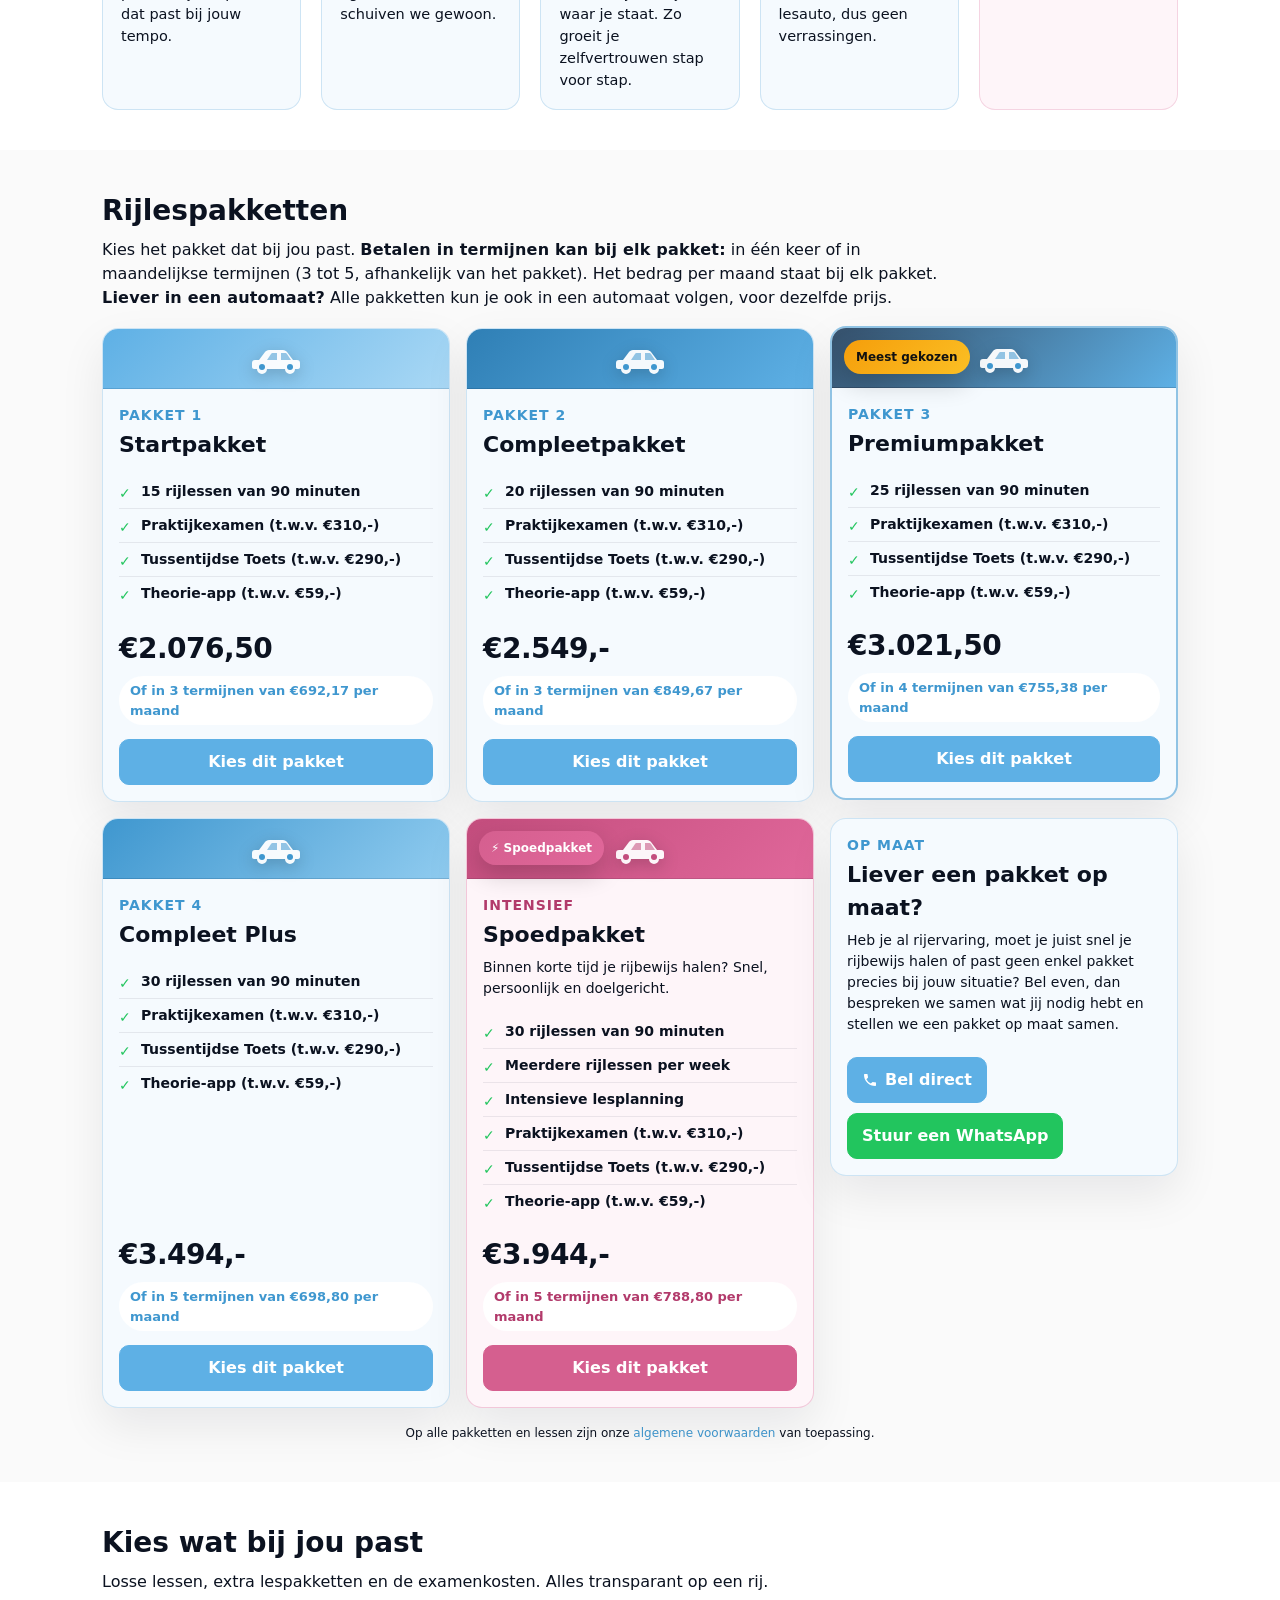
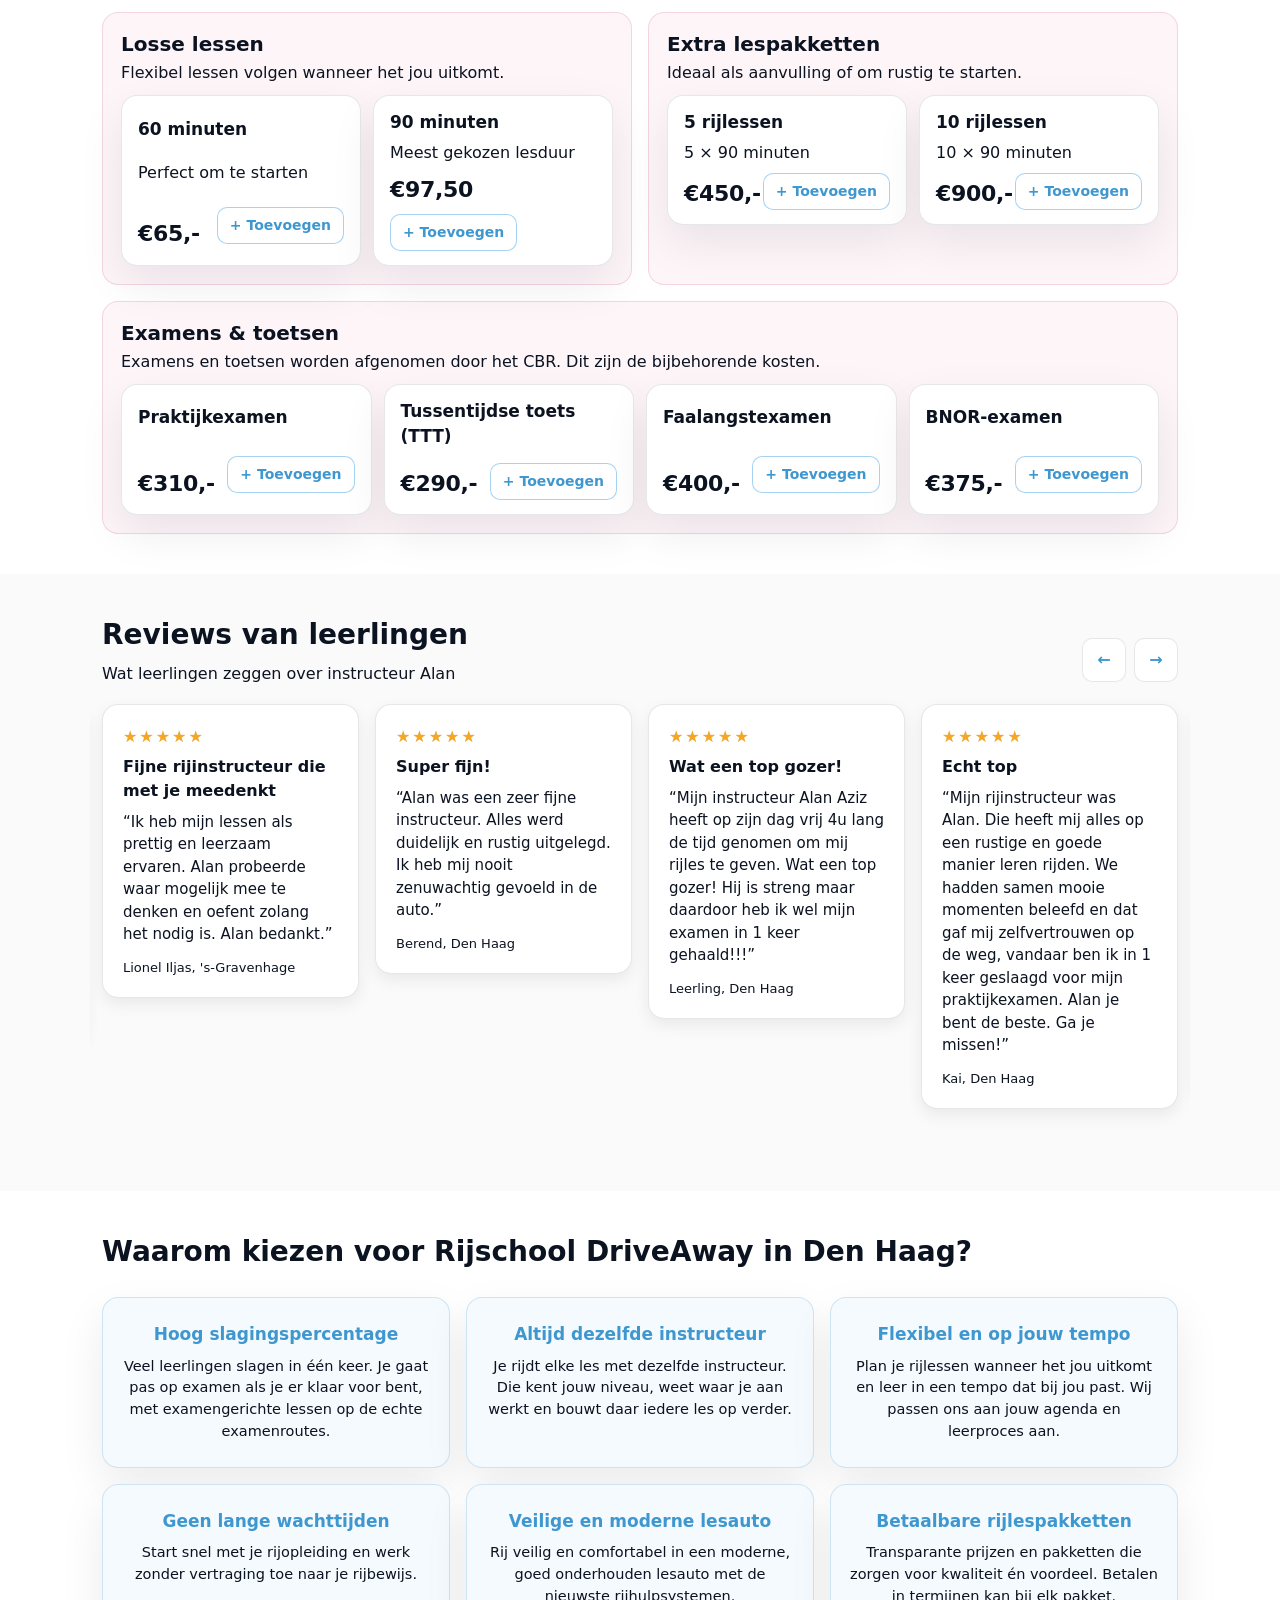
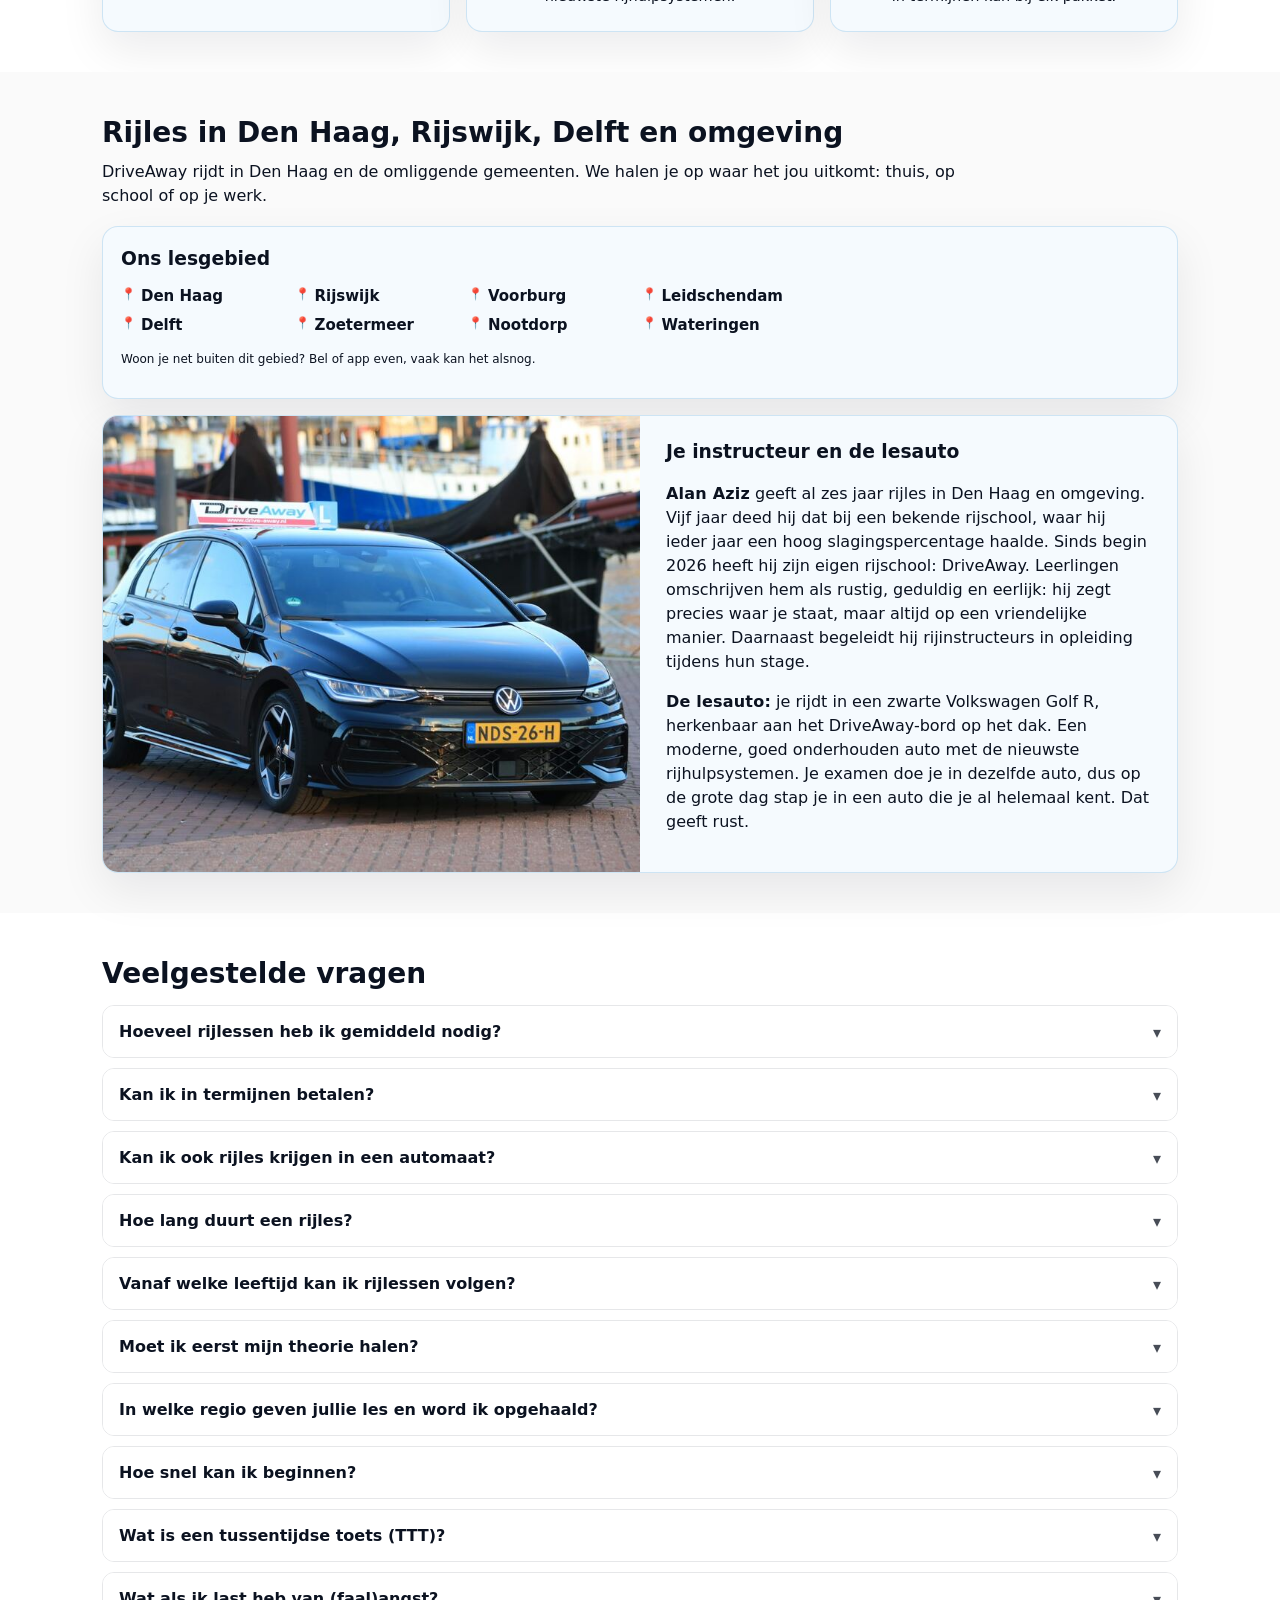
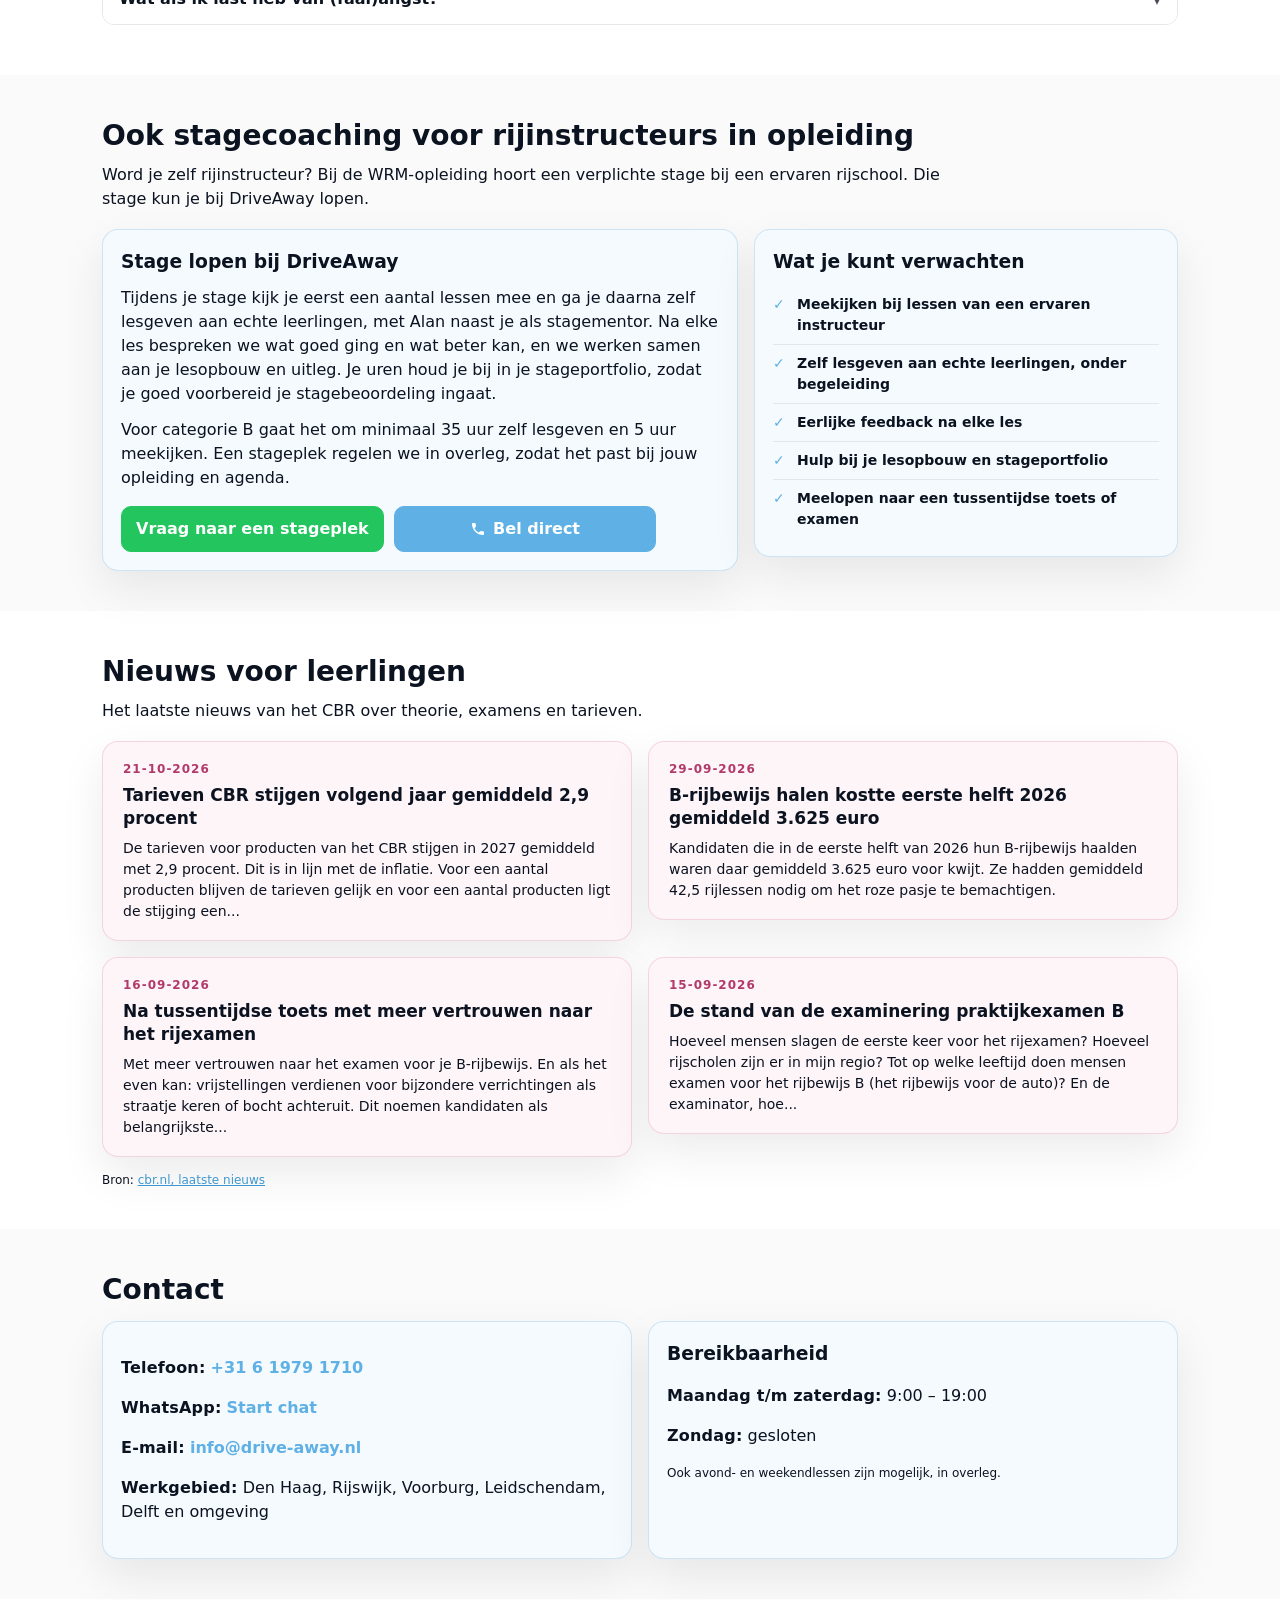
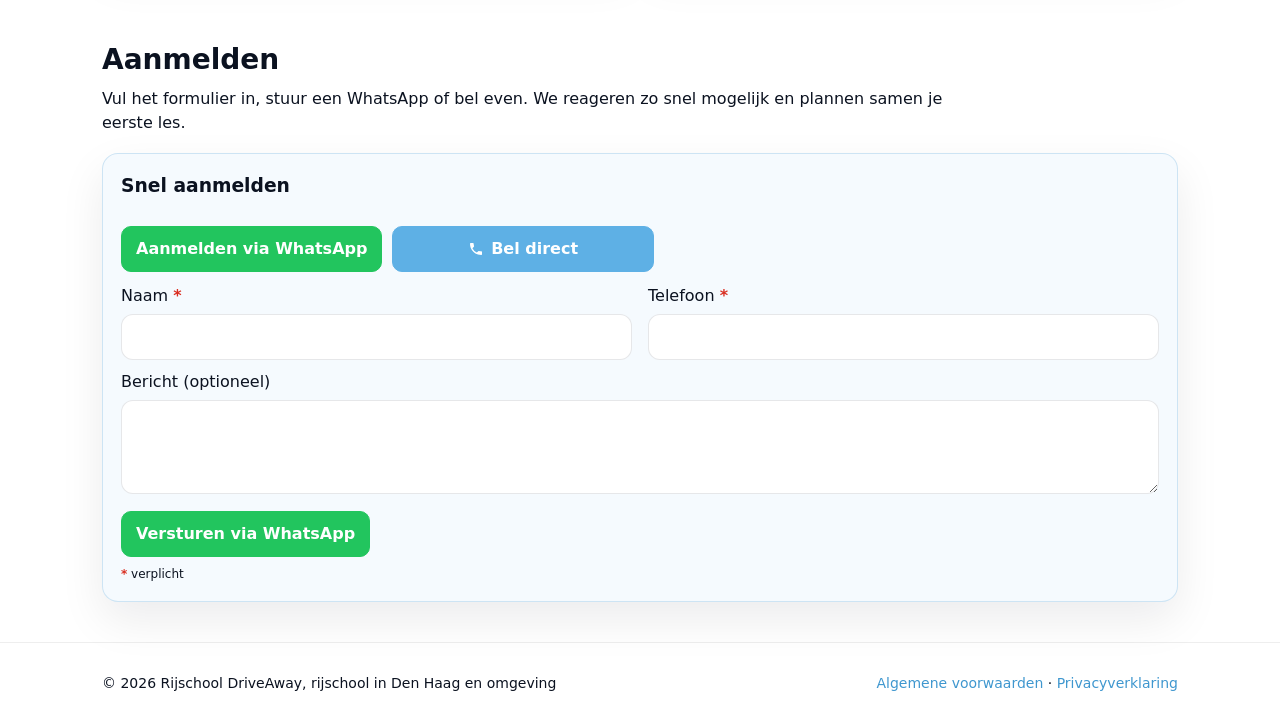
==== commit 2b60ed84: "Lesauto-vak: meer over Alan, dubbele bediening eruit, examen in dezelfde auto Co-Authored-By: Claude" ====
--- a/index.html
+++ b/index.html
@@ -653,9 +653,8 @@
             <img class="card-img" src="img/lesauto.jpg" width="1040" height="613" loading="lazy" alt="De zwarte DriveAway-lesauto met lesbord op het dak">
             <div class="lesauto-text">
               <h3>Je instructeur en de lesauto</h3>
-              <p><strong>Alan Aziz</strong> is jouw vaste rijinstructeur. Hij geeft al zes jaar rijles in de regio Den Haag en begeleidt je van je eerste les tot aan je examen.</p>
-              <p><strong>De lesauto:</strong> je leert rijden in een zwarte Volkswagen Golf R, herkenbaar aan het DriveAway-bord op het dak. Een moderne, goed onderhouden auto met de nieuwste rijhulpsystemen, zoals een rijstrookassistent en parkeersensoren.</p>
-              <p><strong>Veilig leren:</strong> de auto heeft dubbele bediening, zodat je instructeur altijd kan ingrijpen als het nodig is. En omdat je je examen in dezelfde auto doet, stap je op de grote dag in een auto die je al helemaal kent.</p>
+              <p><strong>Alan Aziz</strong> geeft al zes jaar rijles in Den Haag en omgeving. Vijf jaar deed hij dat bij een bekende rijschool, waar hij ieder jaar een hoog slagingspercentage haalde. Sinds begin 2026 heeft hij zijn eigen rijschool: DriveAway. Leerlingen omschrijven hem als rustig, geduldig en eerlijk: hij zegt precies waar je staat, maar altijd op een vriendelijke manier. Daarnaast begeleidt hij rijinstructeurs in opleiding tijdens hun stage.</p>
+              <p><strong>De lesauto:</strong> je rijdt in een zwarte Volkswagen Golf R, herkenbaar aan het DriveAway-bord op het dak. Een moderne, goed onderhouden auto met de nieuwste rijhulpsystemen. Je examen doe je in dezelfde auto, dus op de grote dag stap je in een auto die je al helemaal kent. Dat geeft rust.</p>
             </div>
           </div>
         </div>
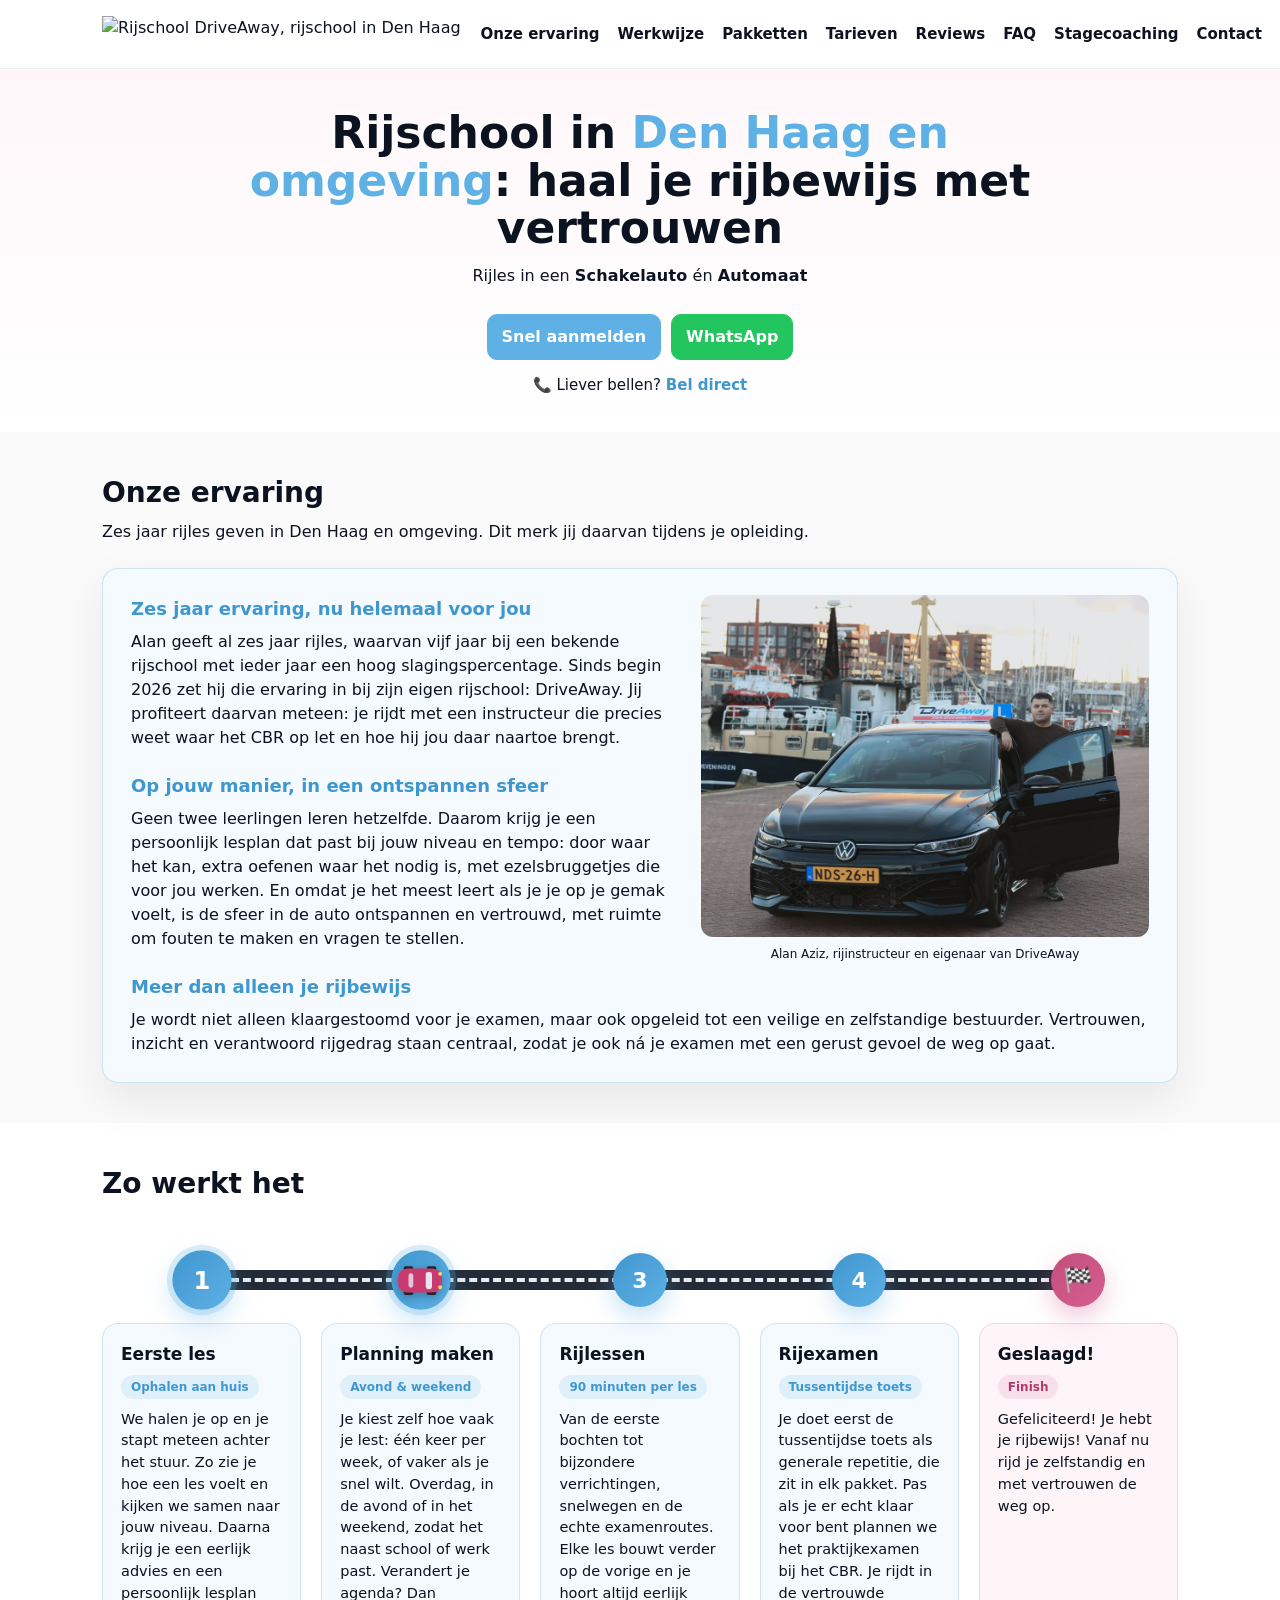
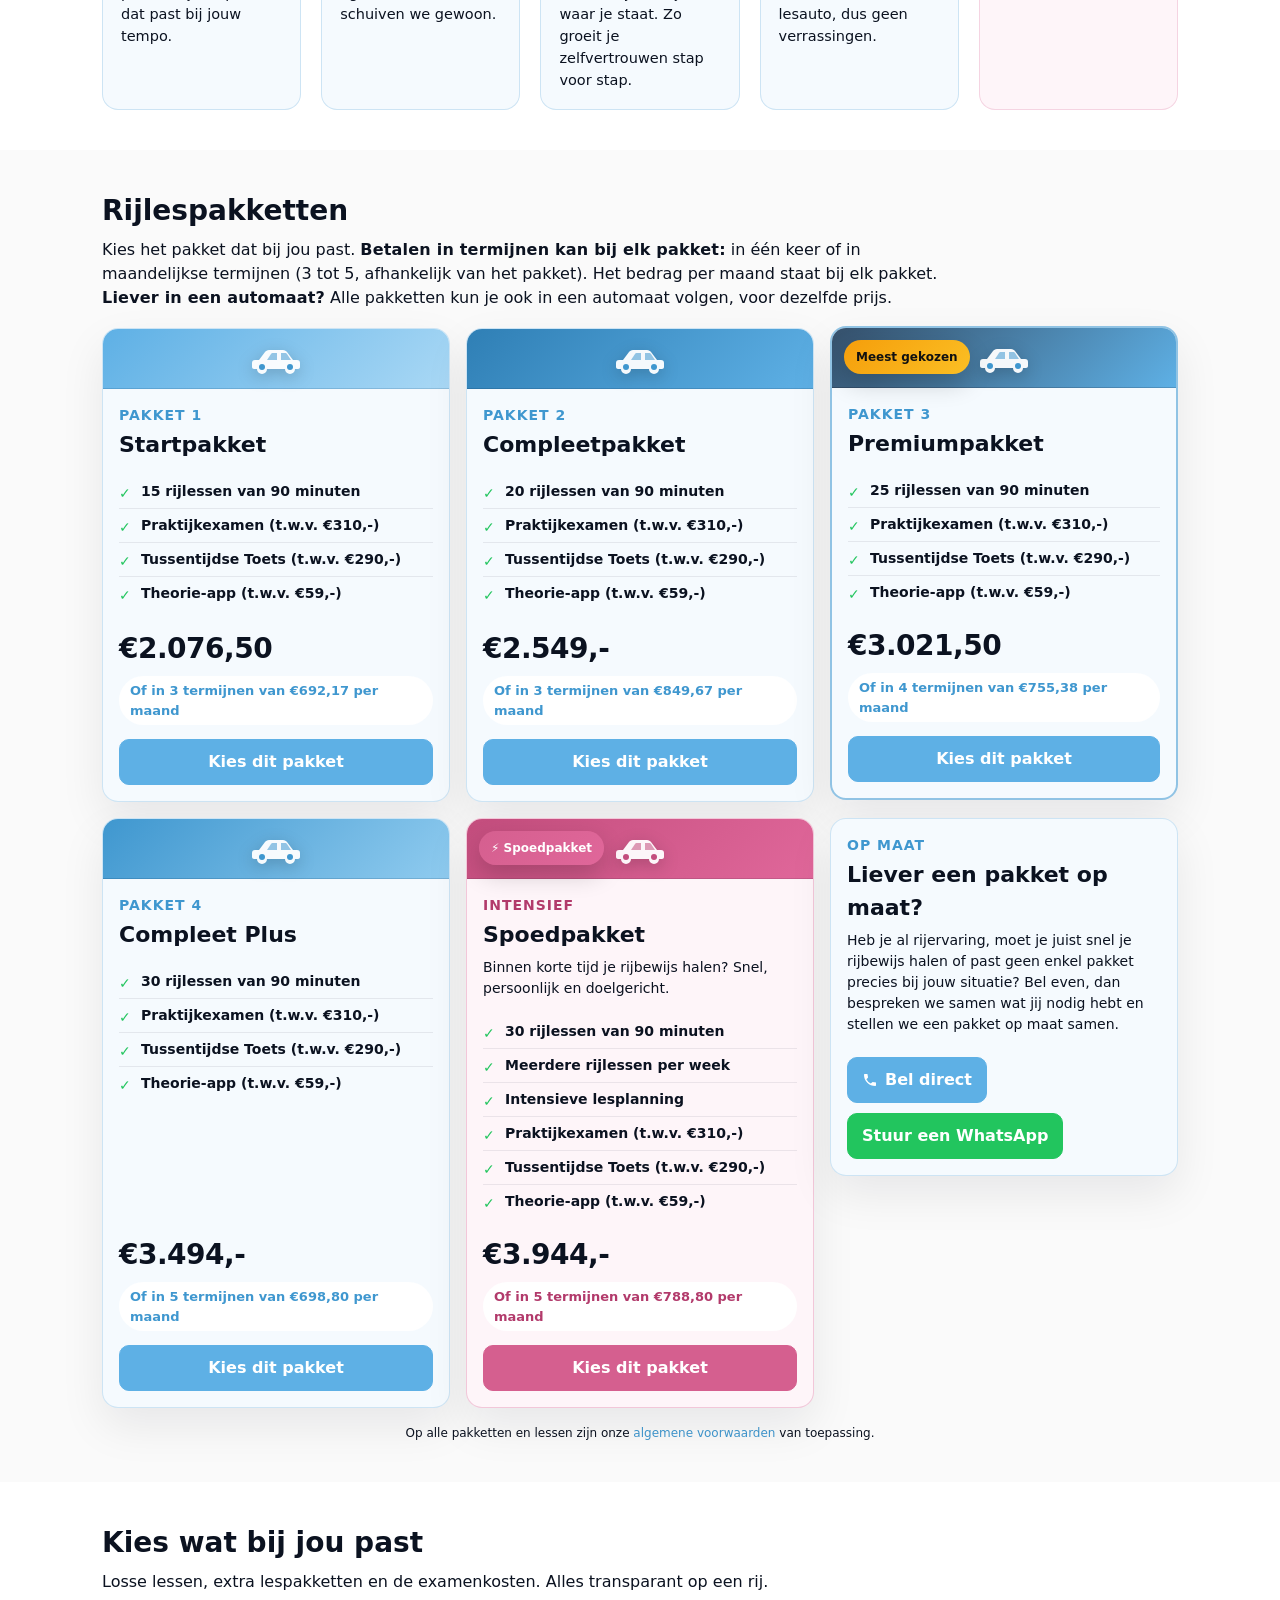
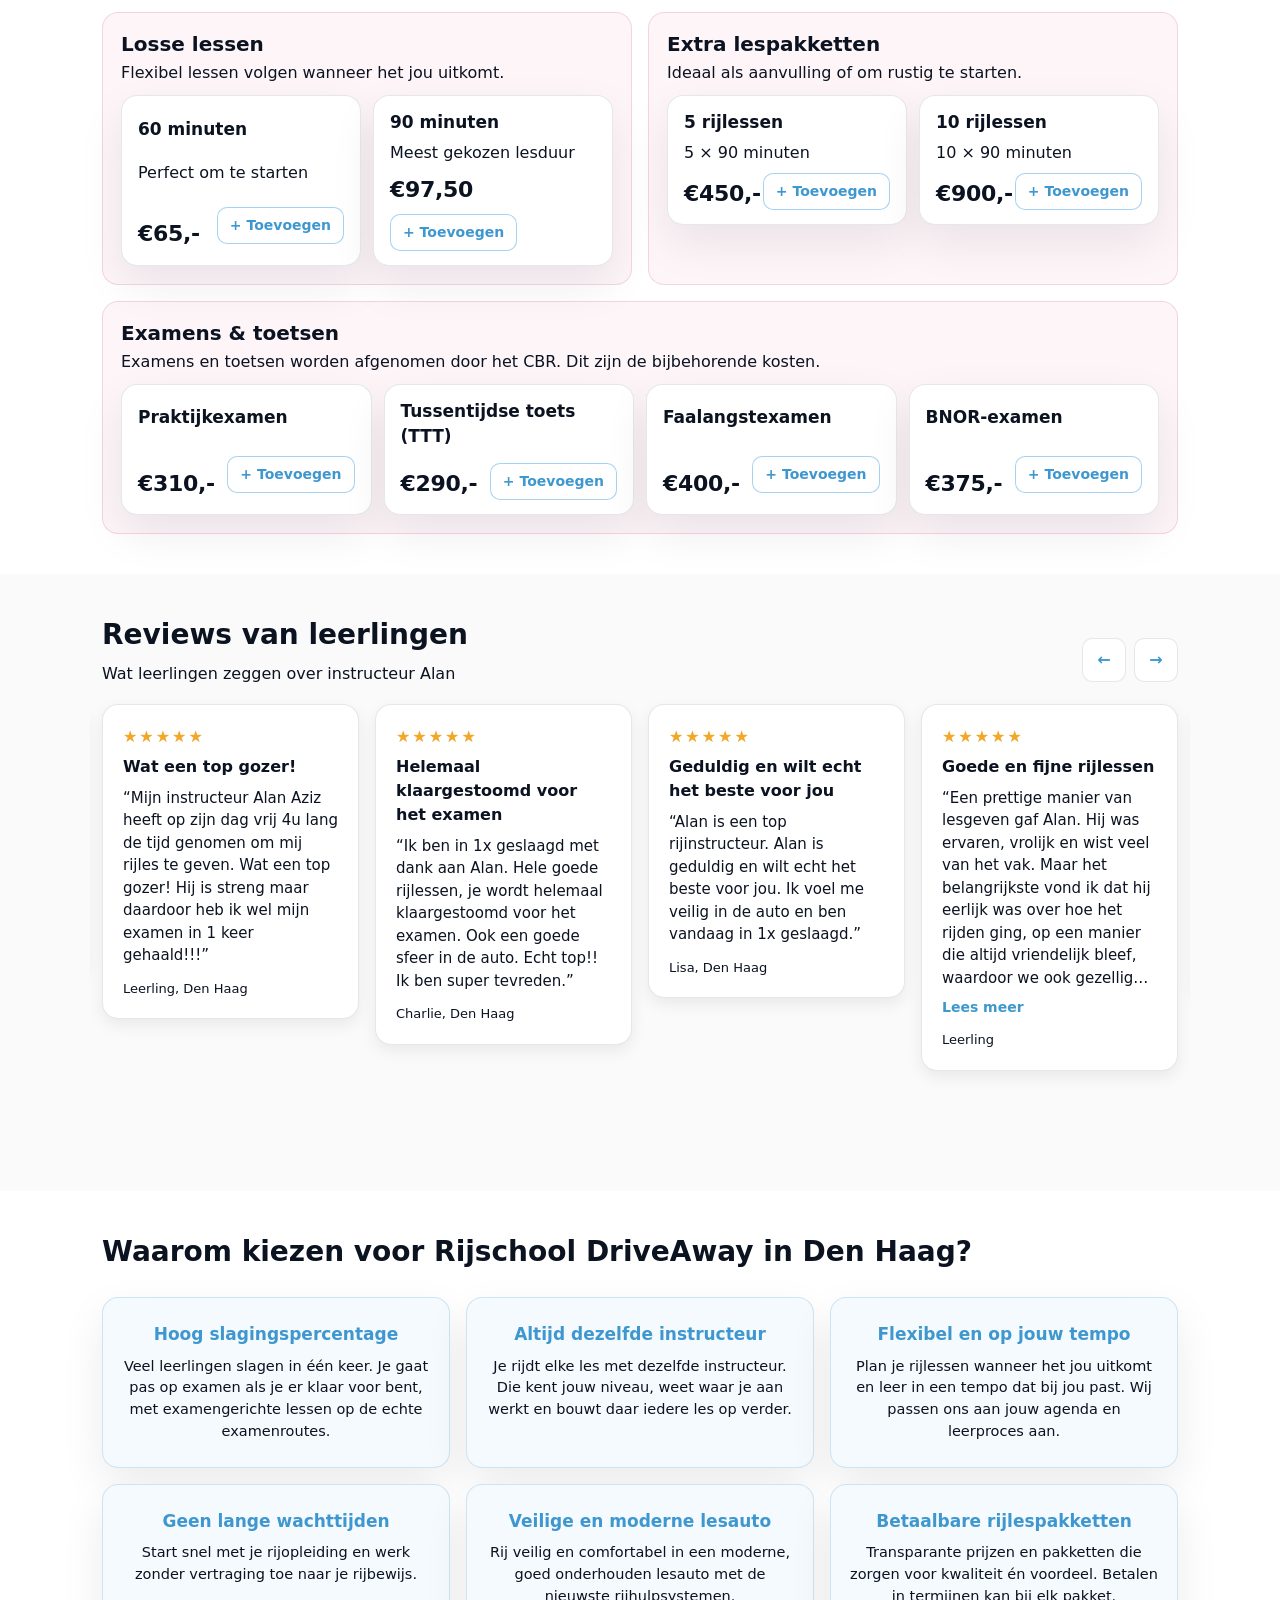
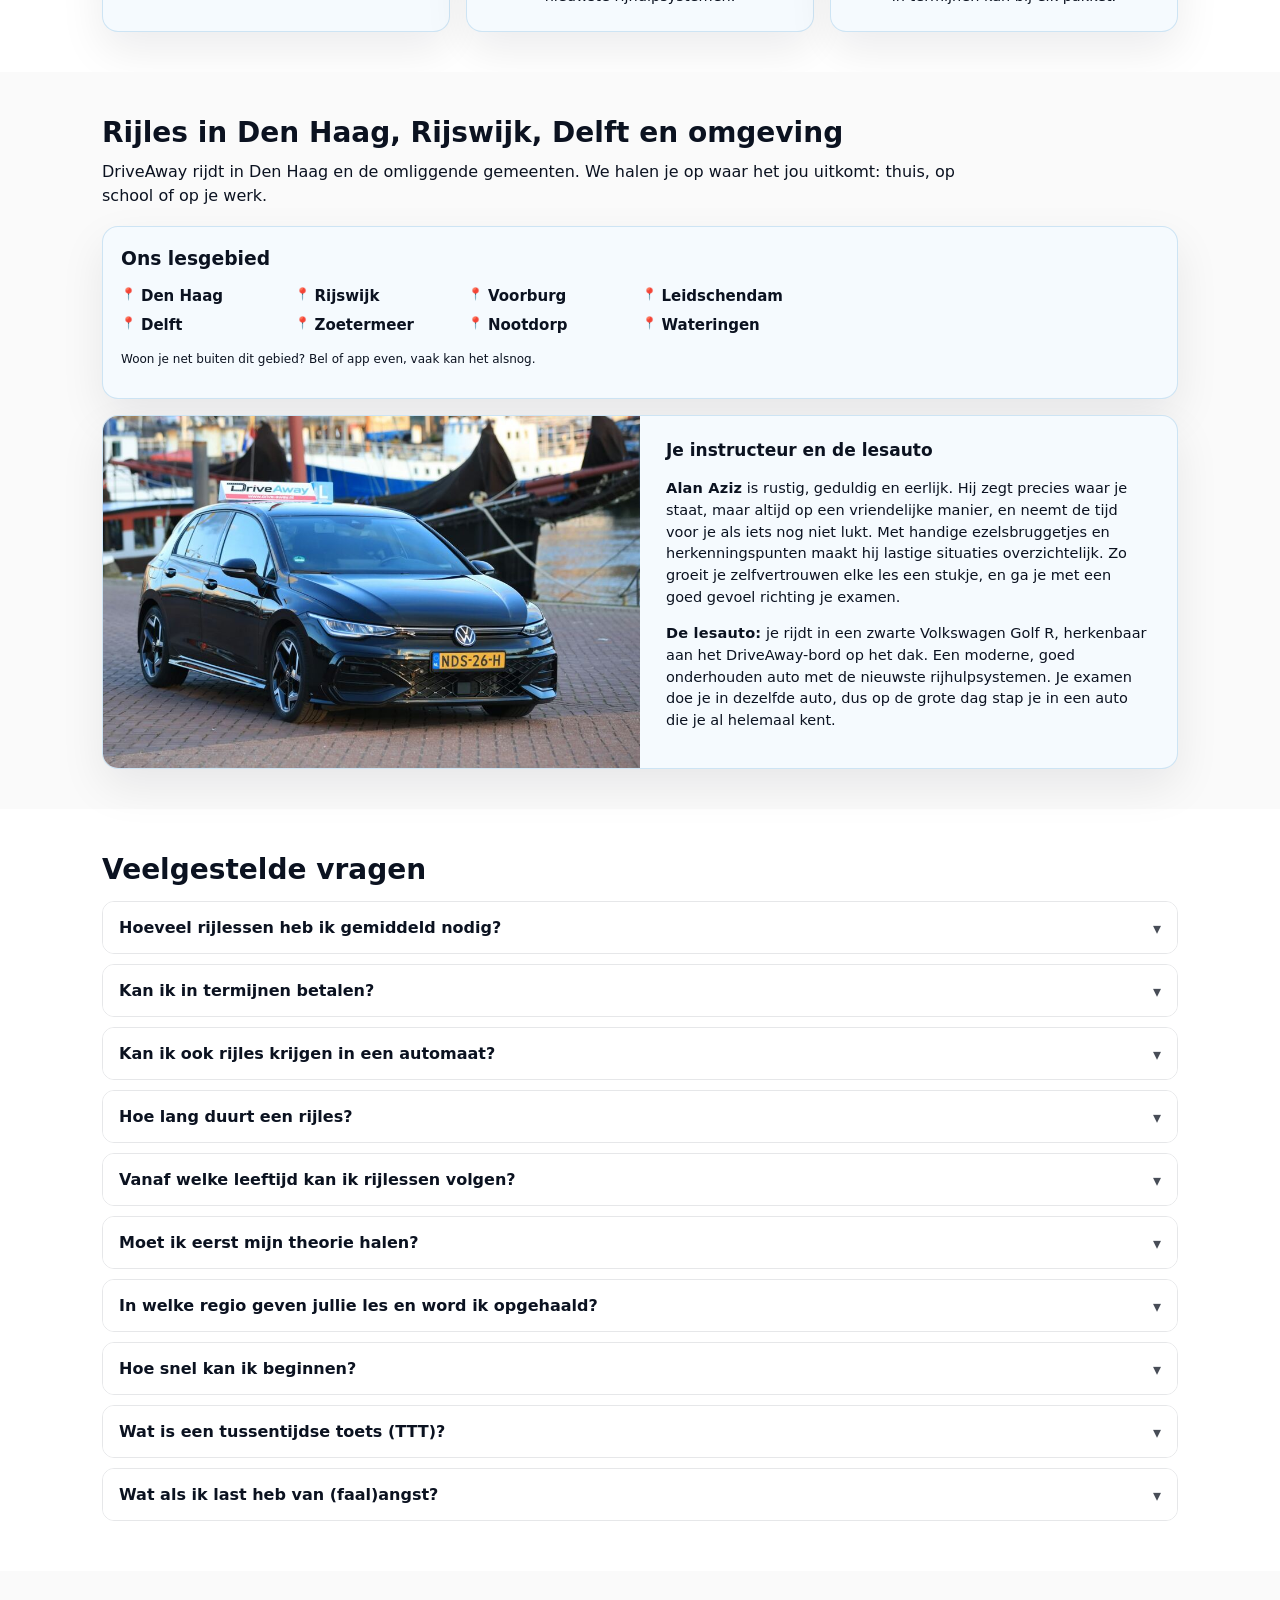
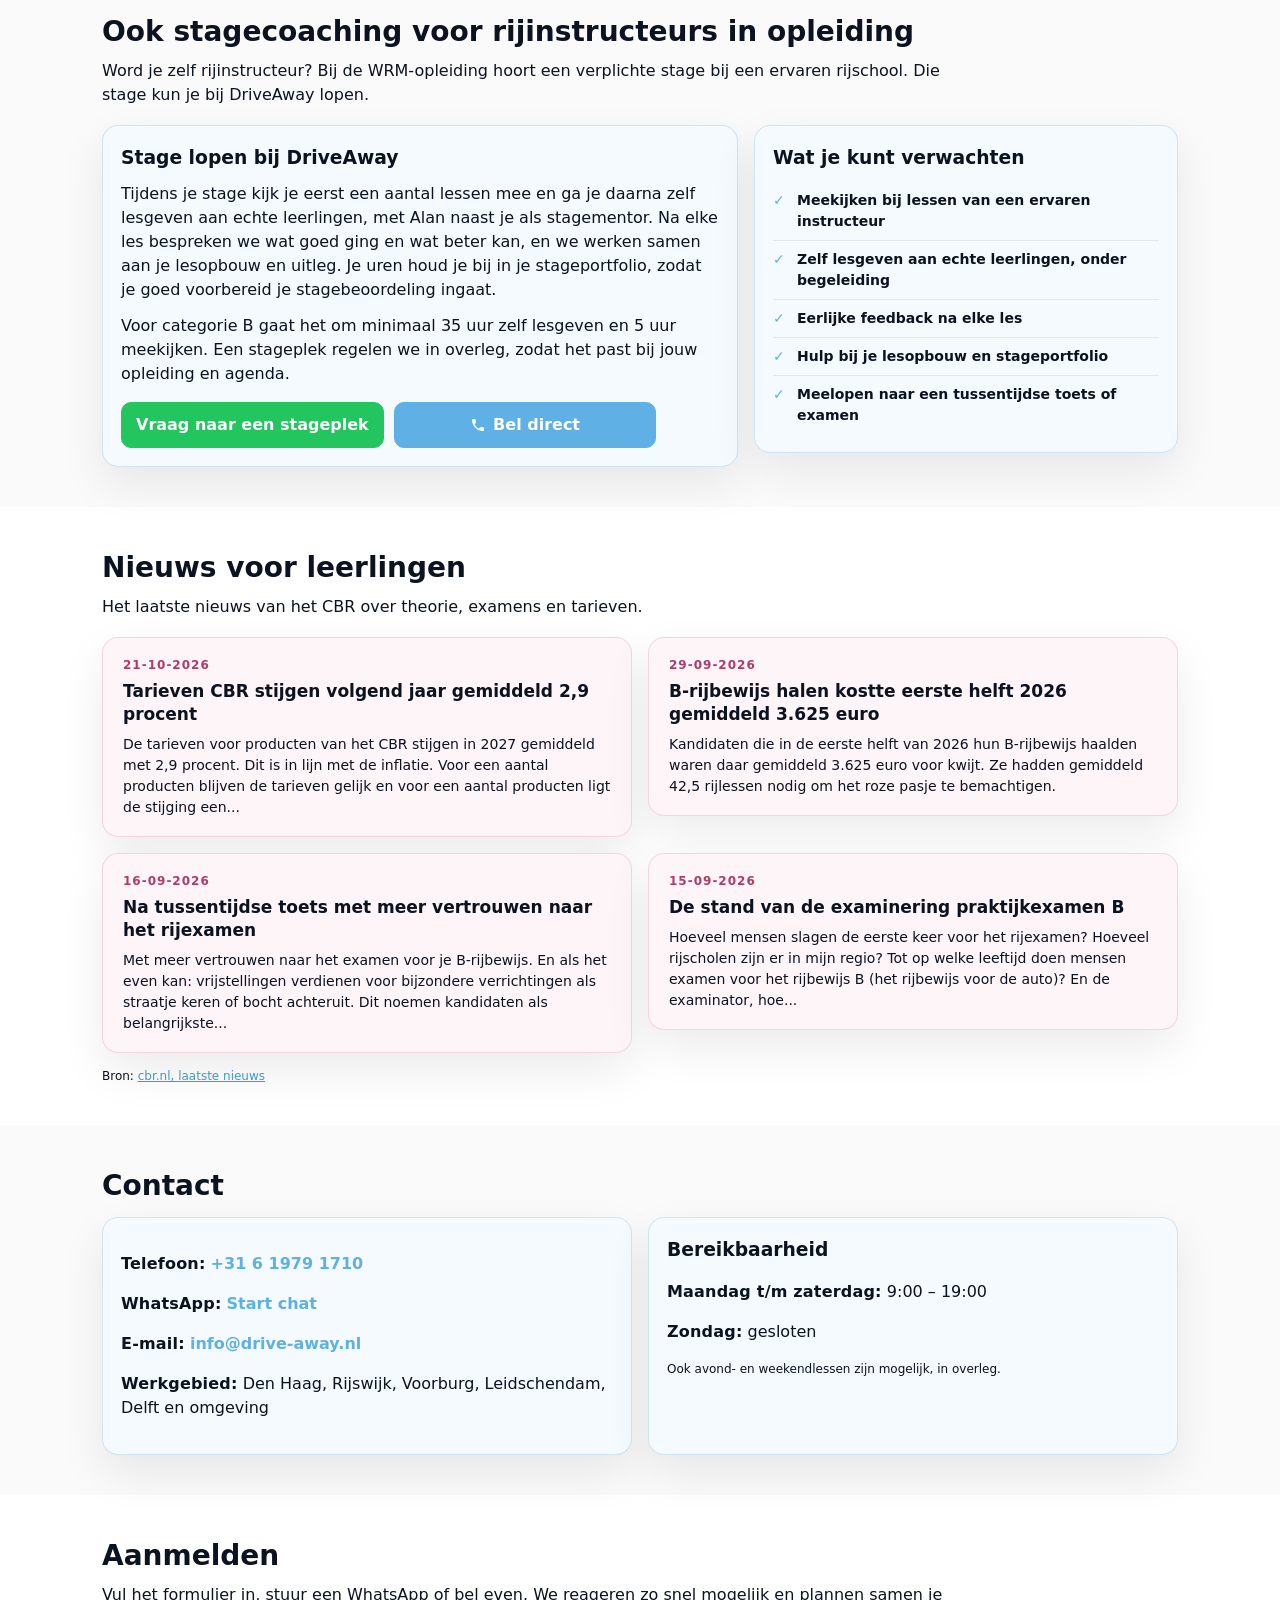
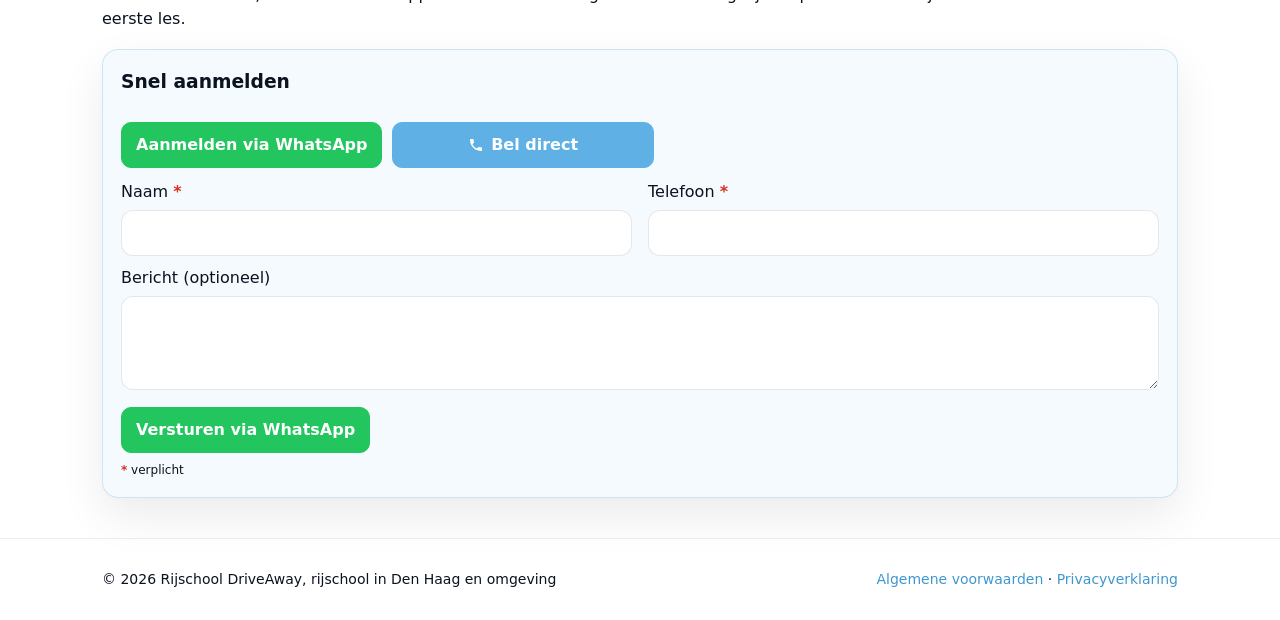
==== commit 8c373ca2: "Lesauto-vak: eigen tekst over Alan, 'dat geeft rust' weg, tekstgrootte als bij Waarom kiezen Co-Auth" ====
--- a/index.html
+++ b/index.html
@@ -653,8 +653,8 @@
             <img class="card-img" src="img/lesauto.jpg" width="1040" height="613" loading="lazy" alt="De zwarte DriveAway-lesauto met lesbord op het dak">
             <div class="lesauto-text">
               <h3>Je instructeur en de lesauto</h3>
-              <p><strong>Alan Aziz</strong> geeft al zes jaar rijles in Den Haag en omgeving. Vijf jaar deed hij dat bij een bekende rijschool, waar hij ieder jaar een hoog slagingspercentage haalde. Sinds begin 2026 heeft hij zijn eigen rijschool: DriveAway. Leerlingen omschrijven hem als rustig, geduldig en eerlijk: hij zegt precies waar je staat, maar altijd op een vriendelijke manier. Daarnaast begeleidt hij rijinstructeurs in opleiding tijdens hun stage.</p>
-              <p><strong>De lesauto:</strong> je rijdt in een zwarte Volkswagen Golf R, herkenbaar aan het DriveAway-bord op het dak. Een moderne, goed onderhouden auto met de nieuwste rijhulpsystemen. Je examen doe je in dezelfde auto, dus op de grote dag stap je in een auto die je al helemaal kent. Dat geeft rust.</p>
+              <p><strong>Alan Aziz</strong> is rustig, geduldig en eerlijk. Hij zegt precies waar je staat, maar altijd op een vriendelijke manier, en neemt de tijd voor je als iets nog niet lukt. Met handige ezelsbruggetjes en herkenningspunten maakt hij lastige situaties overzichtelijk. Zo groeit je zelfvertrouwen elke les een stukje, en ga je met een goed gevoel richting je examen.</p>
+              <p><strong>De lesauto:</strong> je rijdt in een zwarte Volkswagen Golf R, herkenbaar aan het DriveAway-bord op het dak. Een moderne, goed onderhouden auto met de nieuwste rijhulpsystemen. Je examen doe je in dezelfde auto, dus op de grote dag stap je in een auto die je al helemaal kent.</p>
             </div>
           </div>
         </div>
--- a/style.css
+++ b/style.css
@@ -1908,6 +1908,14 @@
   align-self: center;
 }
 
+.lesauto-text h3 {
+  font-size: 17px;
+}
+
+.lesauto-text p {
+  font-size: 14.5px;
+}
+
 .lesauto-text {
   padding: 22px 26px;
 }
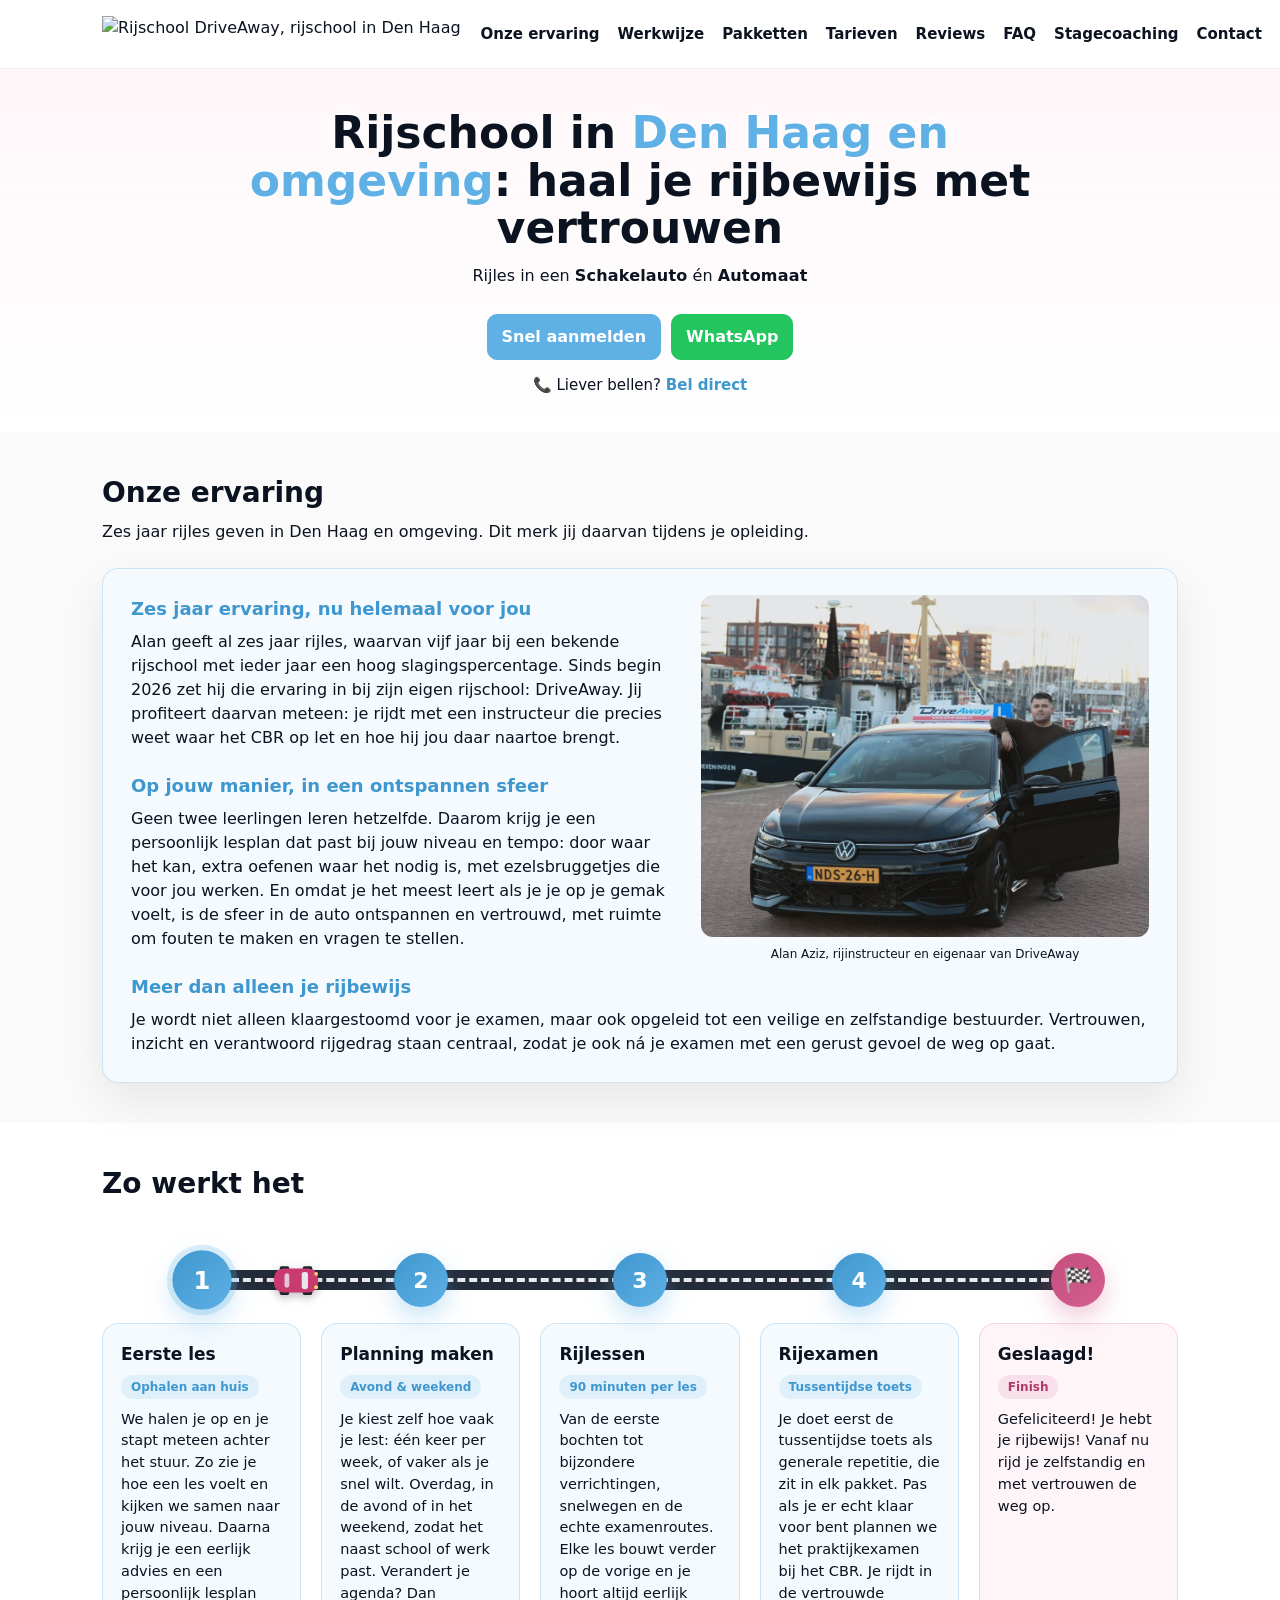
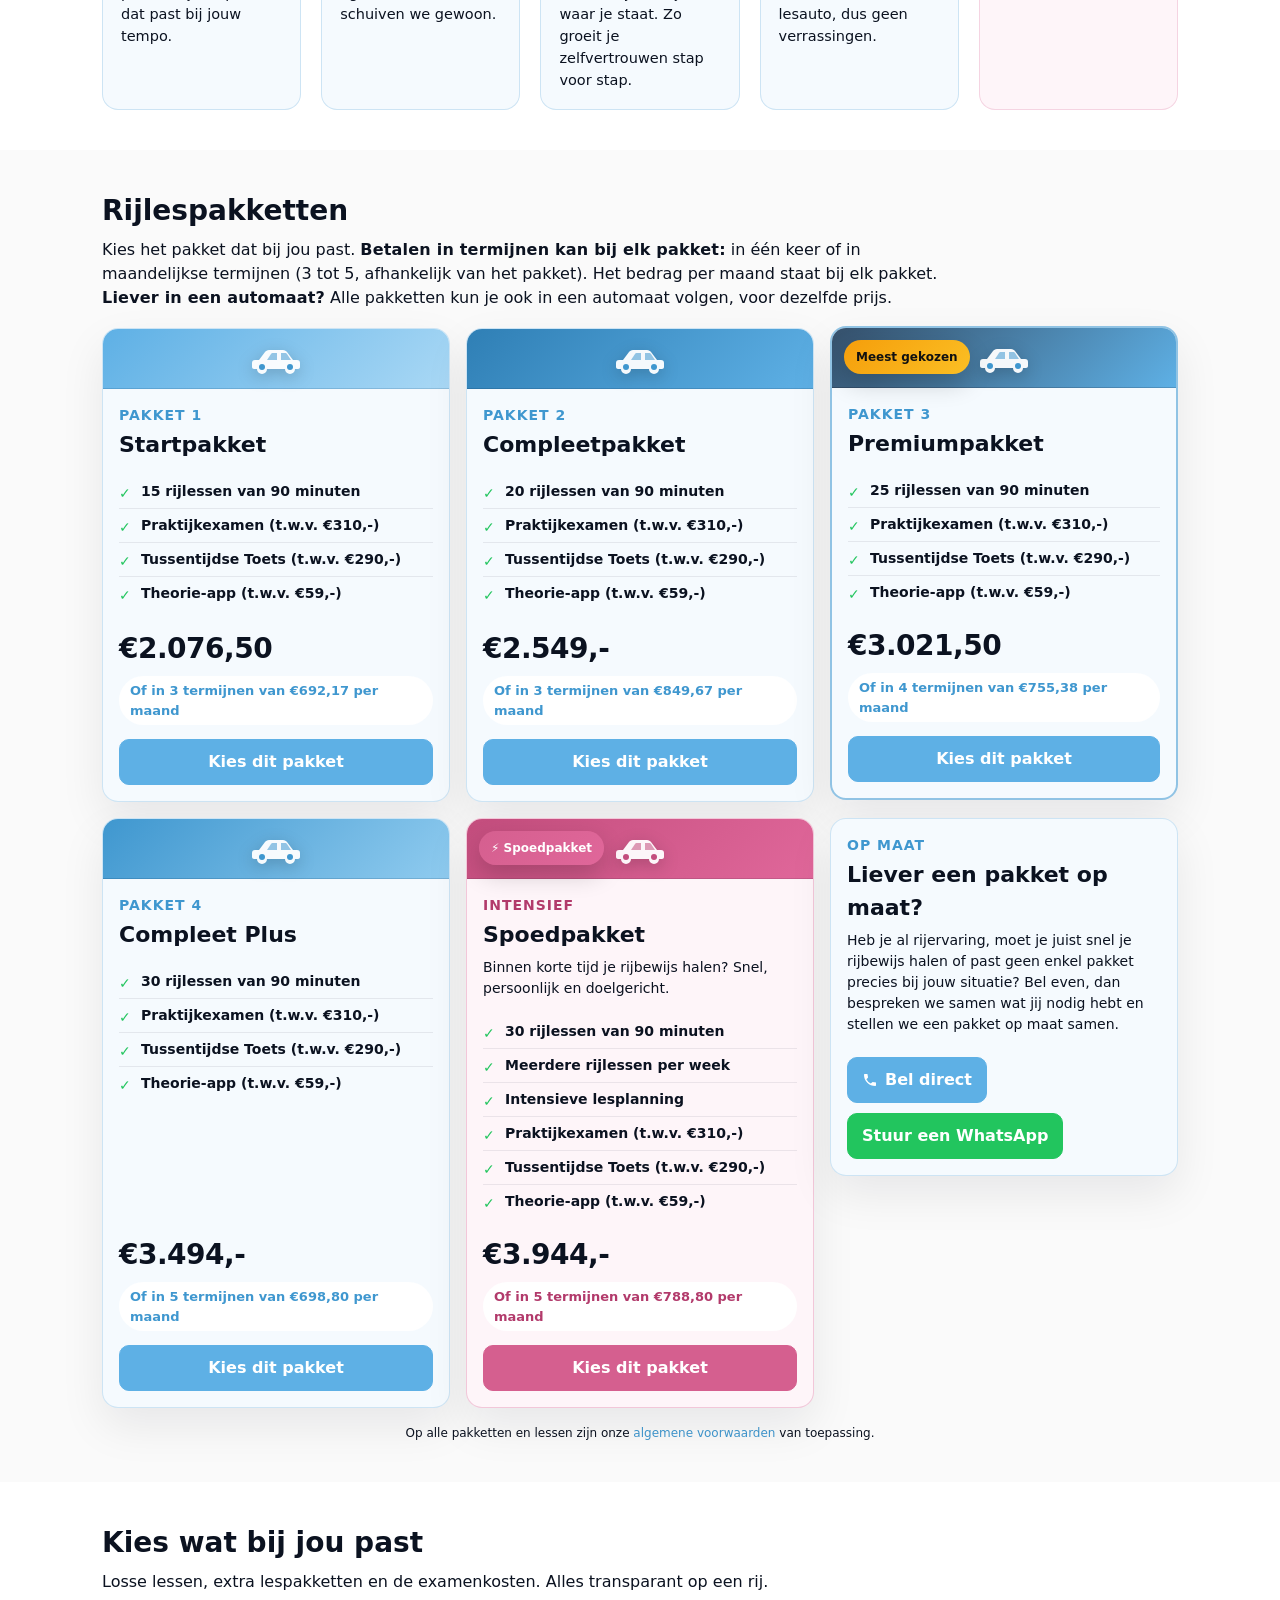
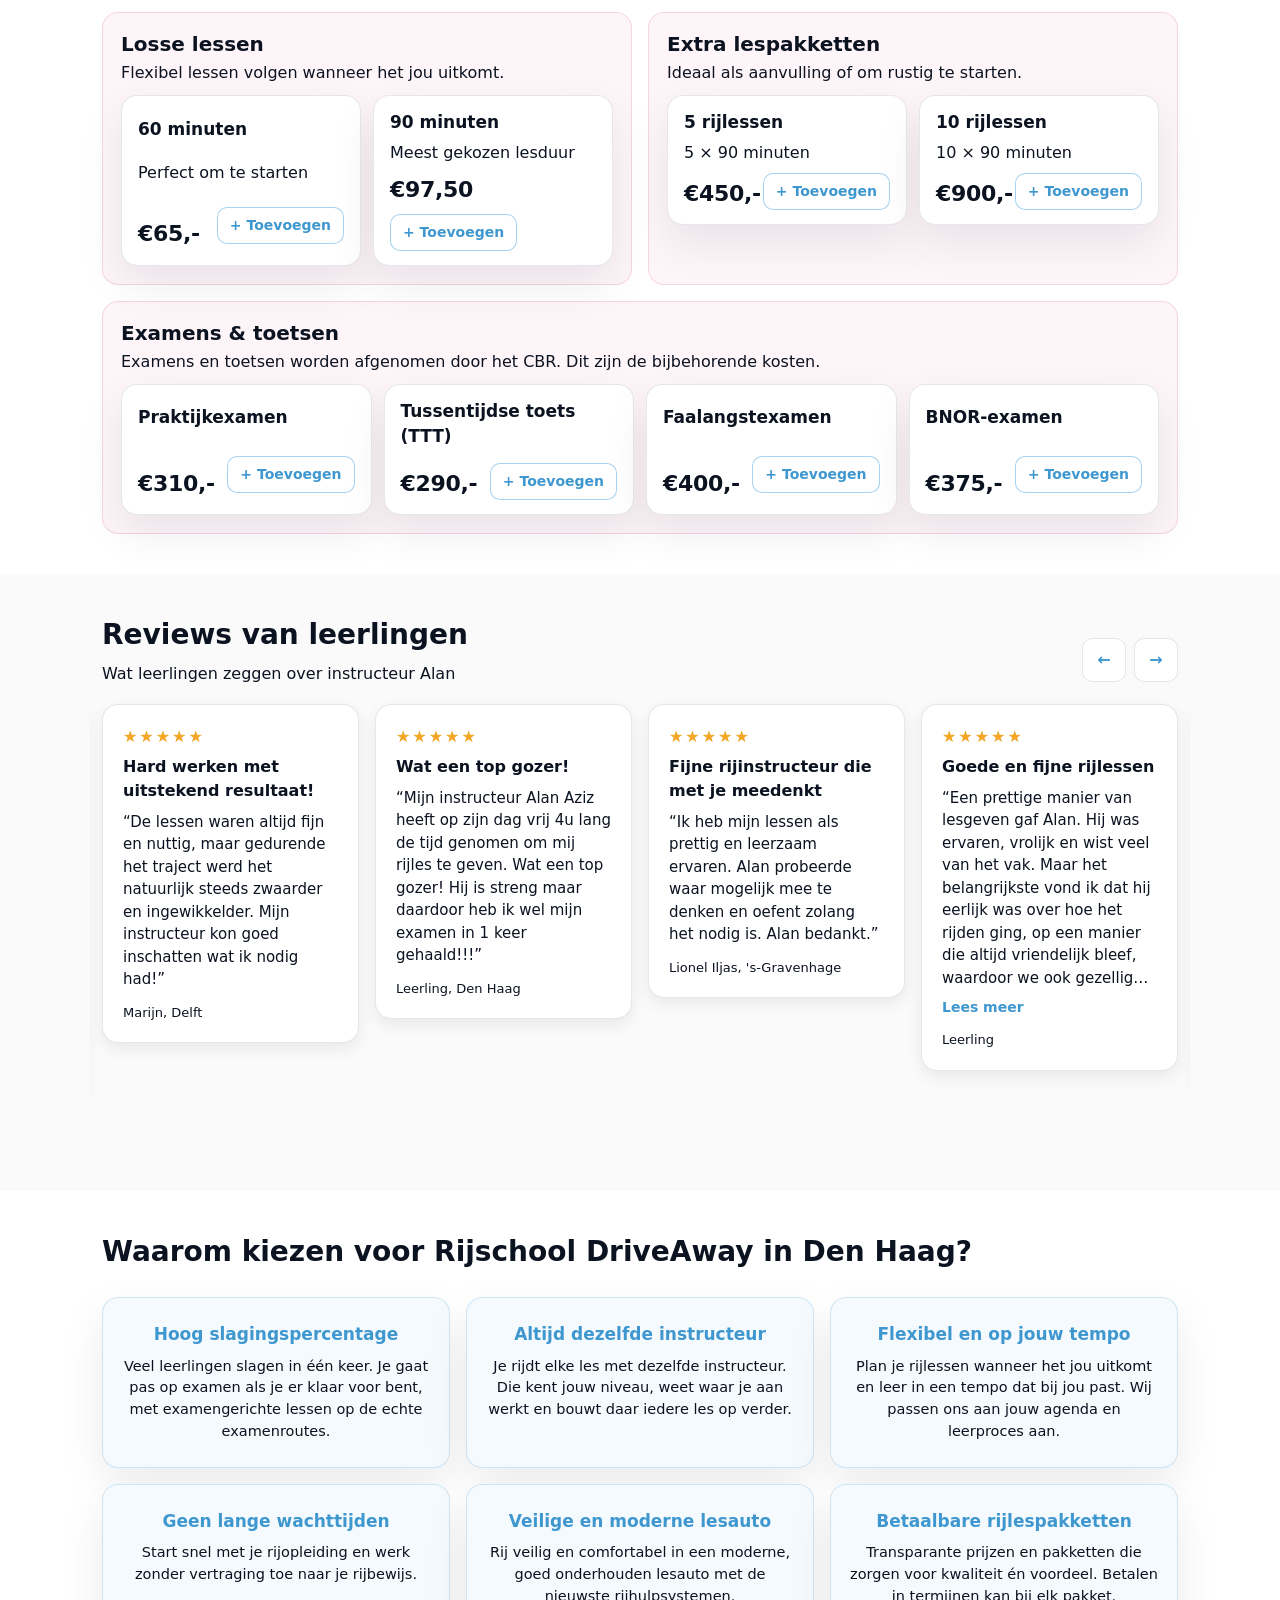
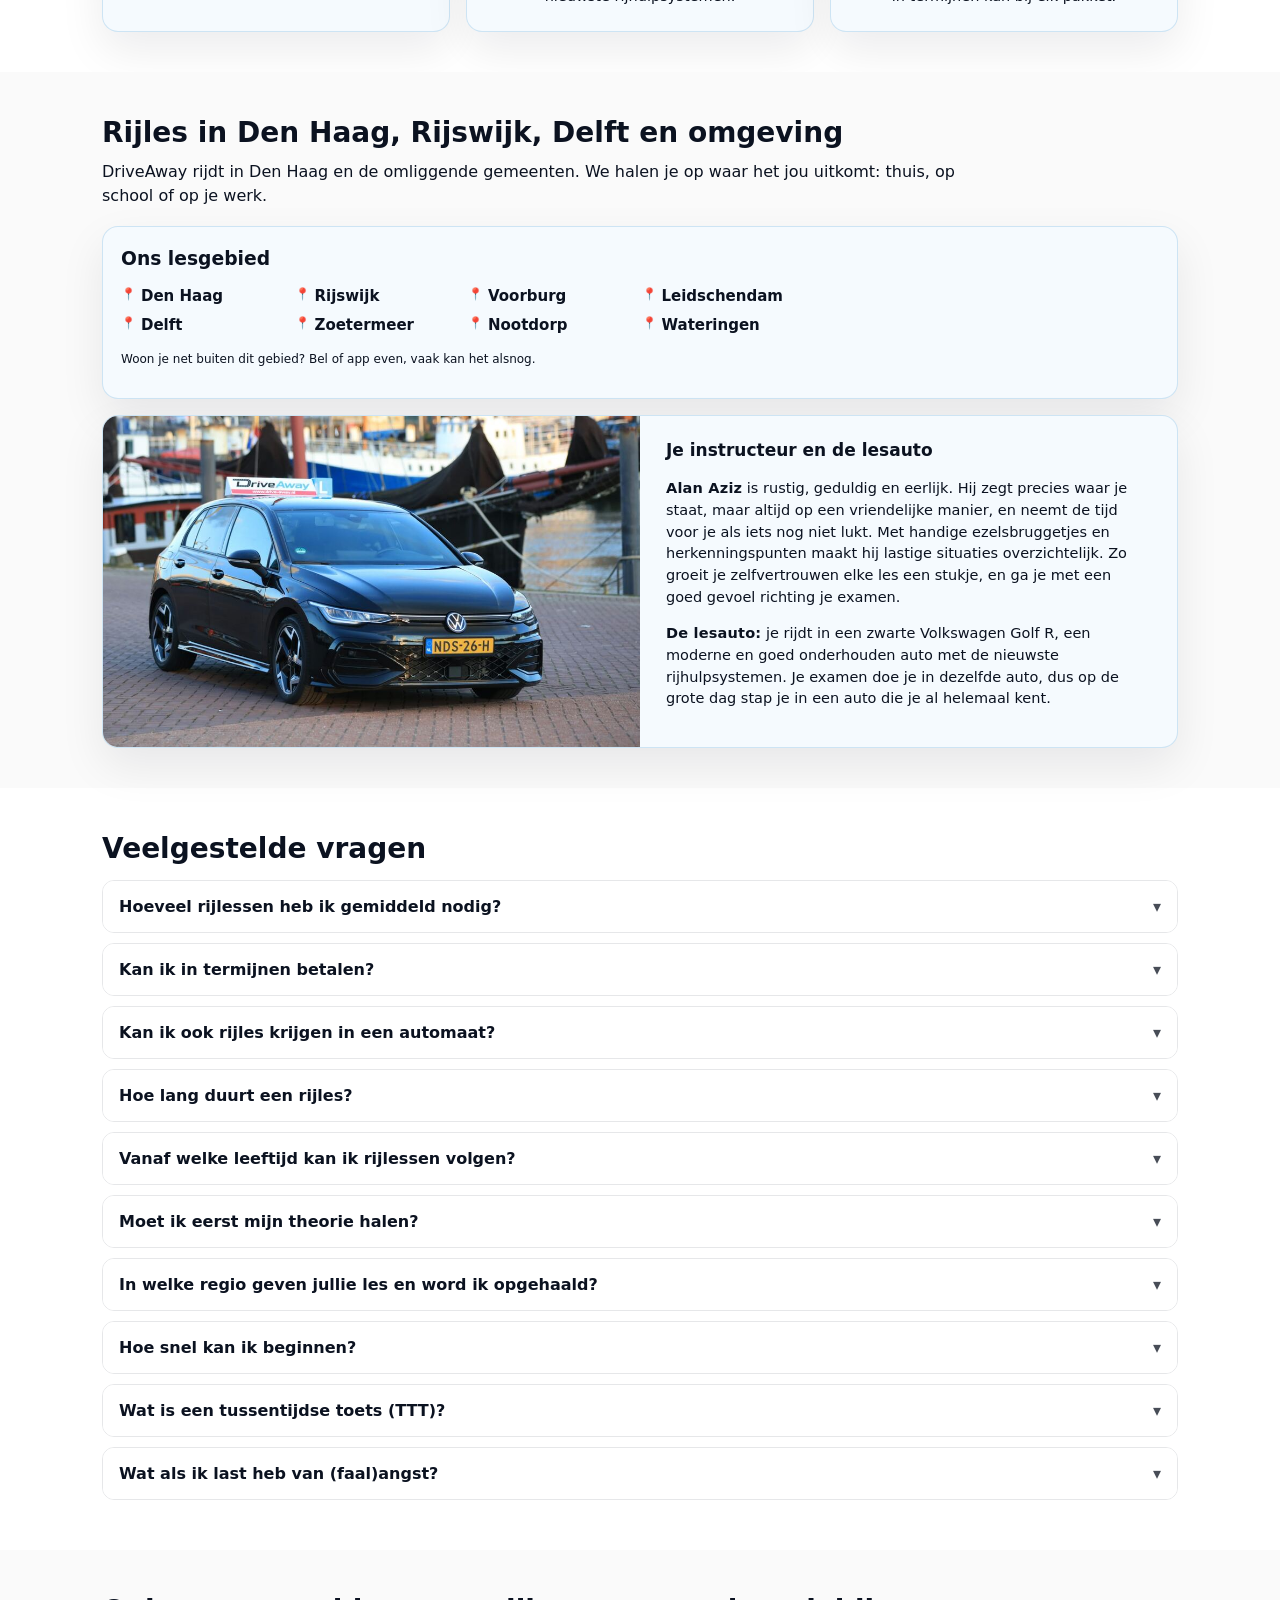
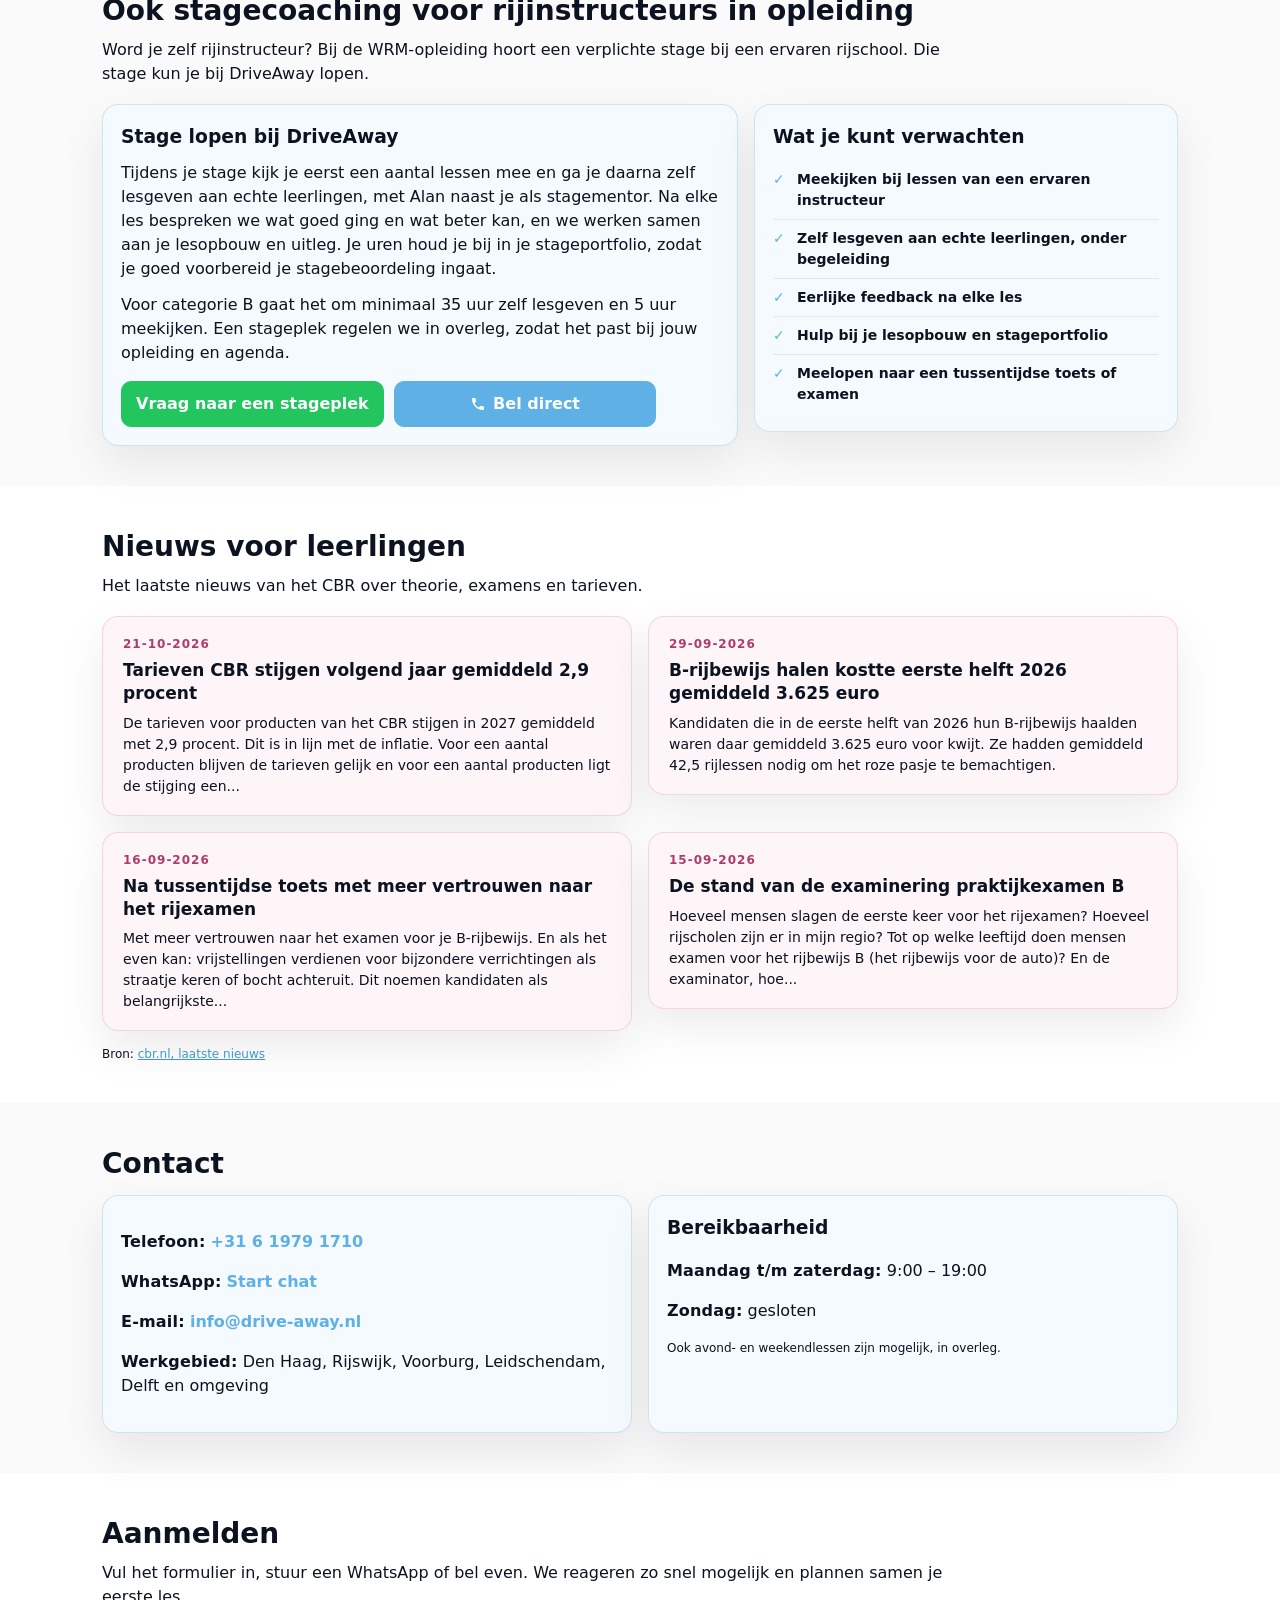
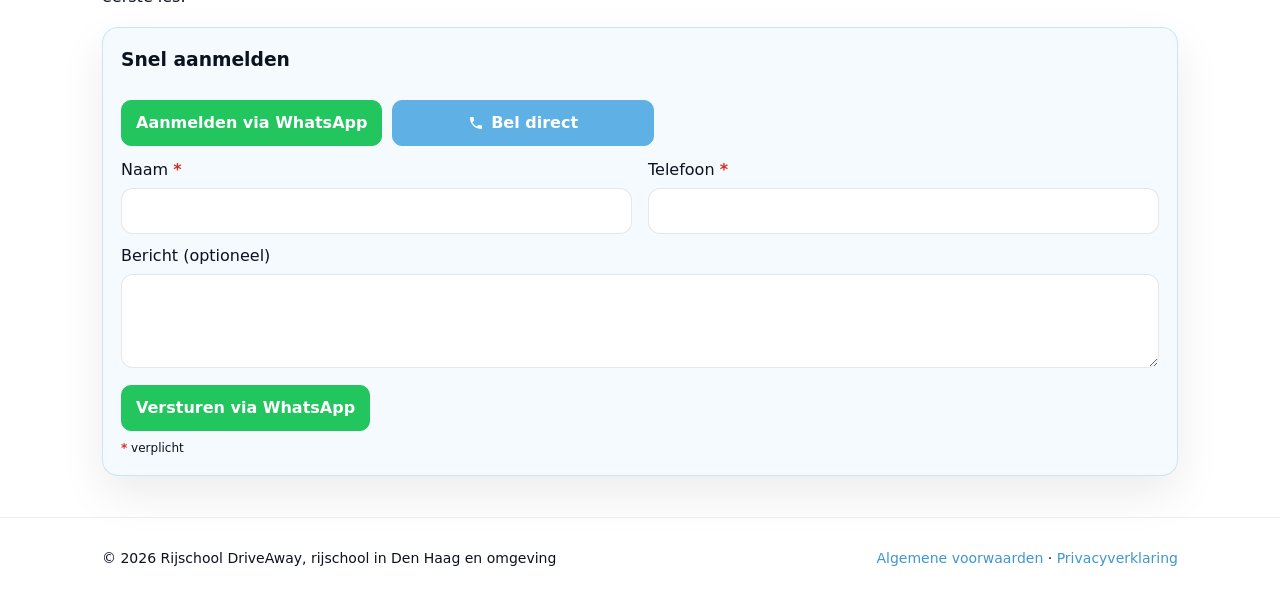
==== commit 4032d173: "Lesauto-tekst: DriveAway-bord weg Co-Authored-By: Claude Opus 5.5 <noreply@anthropic.com> Claude-Ses" ====
--- a/index.html
+++ b/index.html
@@ -654,7 +654,7 @@
             <div class="lesauto-text">
               <h3>Je instructeur en de lesauto</h3>
               <p><strong>Alan Aziz</strong> is rustig, geduldig en eerlijk. Hij zegt precies waar je staat, maar altijd op een vriendelijke manier, en neemt de tijd voor je als iets nog niet lukt. Met handige ezelsbruggetjes en herkenningspunten maakt hij lastige situaties overzichtelijk. Zo groeit je zelfvertrouwen elke les een stukje, en ga je met een goed gevoel richting je examen.</p>
-              <p><strong>De lesauto:</strong> je rijdt in een zwarte Volkswagen Golf R, herkenbaar aan het DriveAway-bord op het dak. Een moderne, goed onderhouden auto met de nieuwste rijhulpsystemen. Je examen doe je in dezelfde auto, dus op de grote dag stap je in een auto die je al helemaal kent.</p>
+              <p><strong>De lesauto:</strong> je rijdt in een zwarte Volkswagen Golf R, een moderne en goed onderhouden auto met de nieuwste rijhulpsystemen. Je examen doe je in dezelfde auto, dus op de grote dag stap je in een auto die je al helemaal kent.</p>
             </div>
           </div>
         </div>
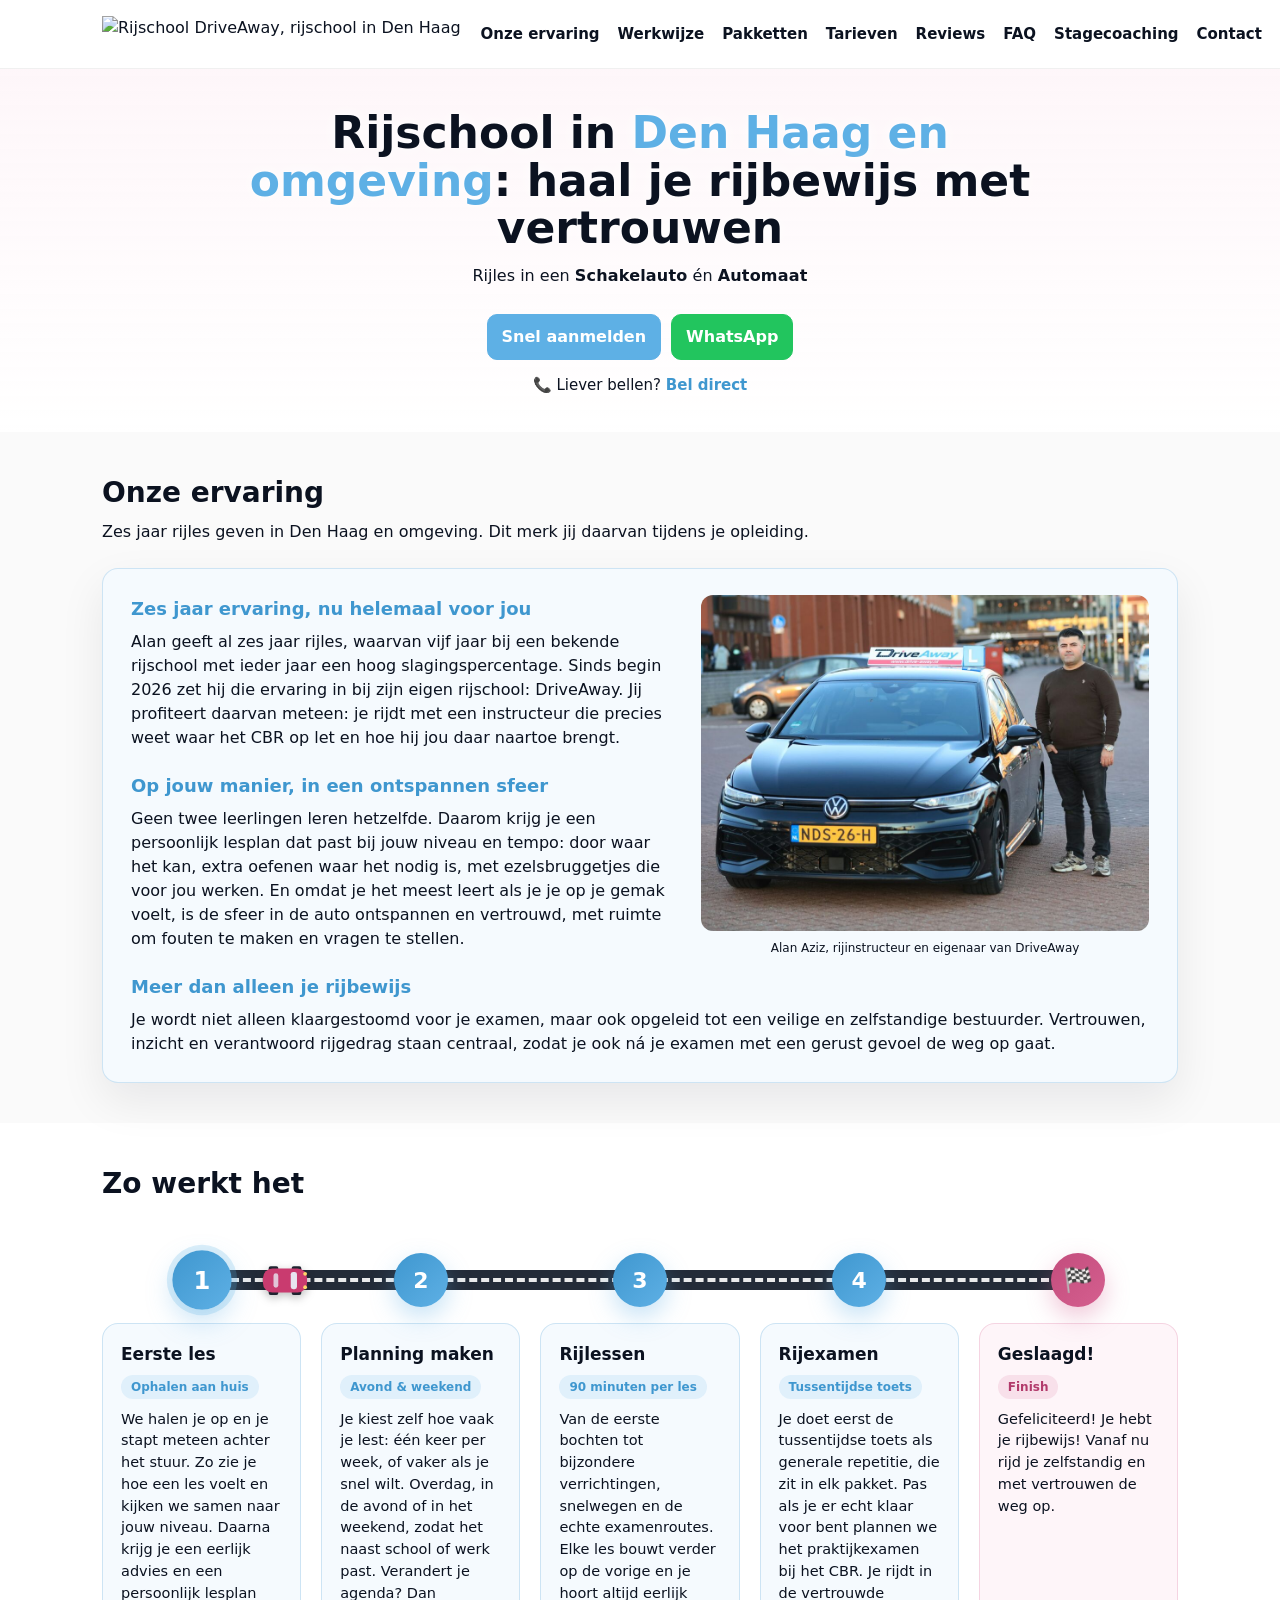
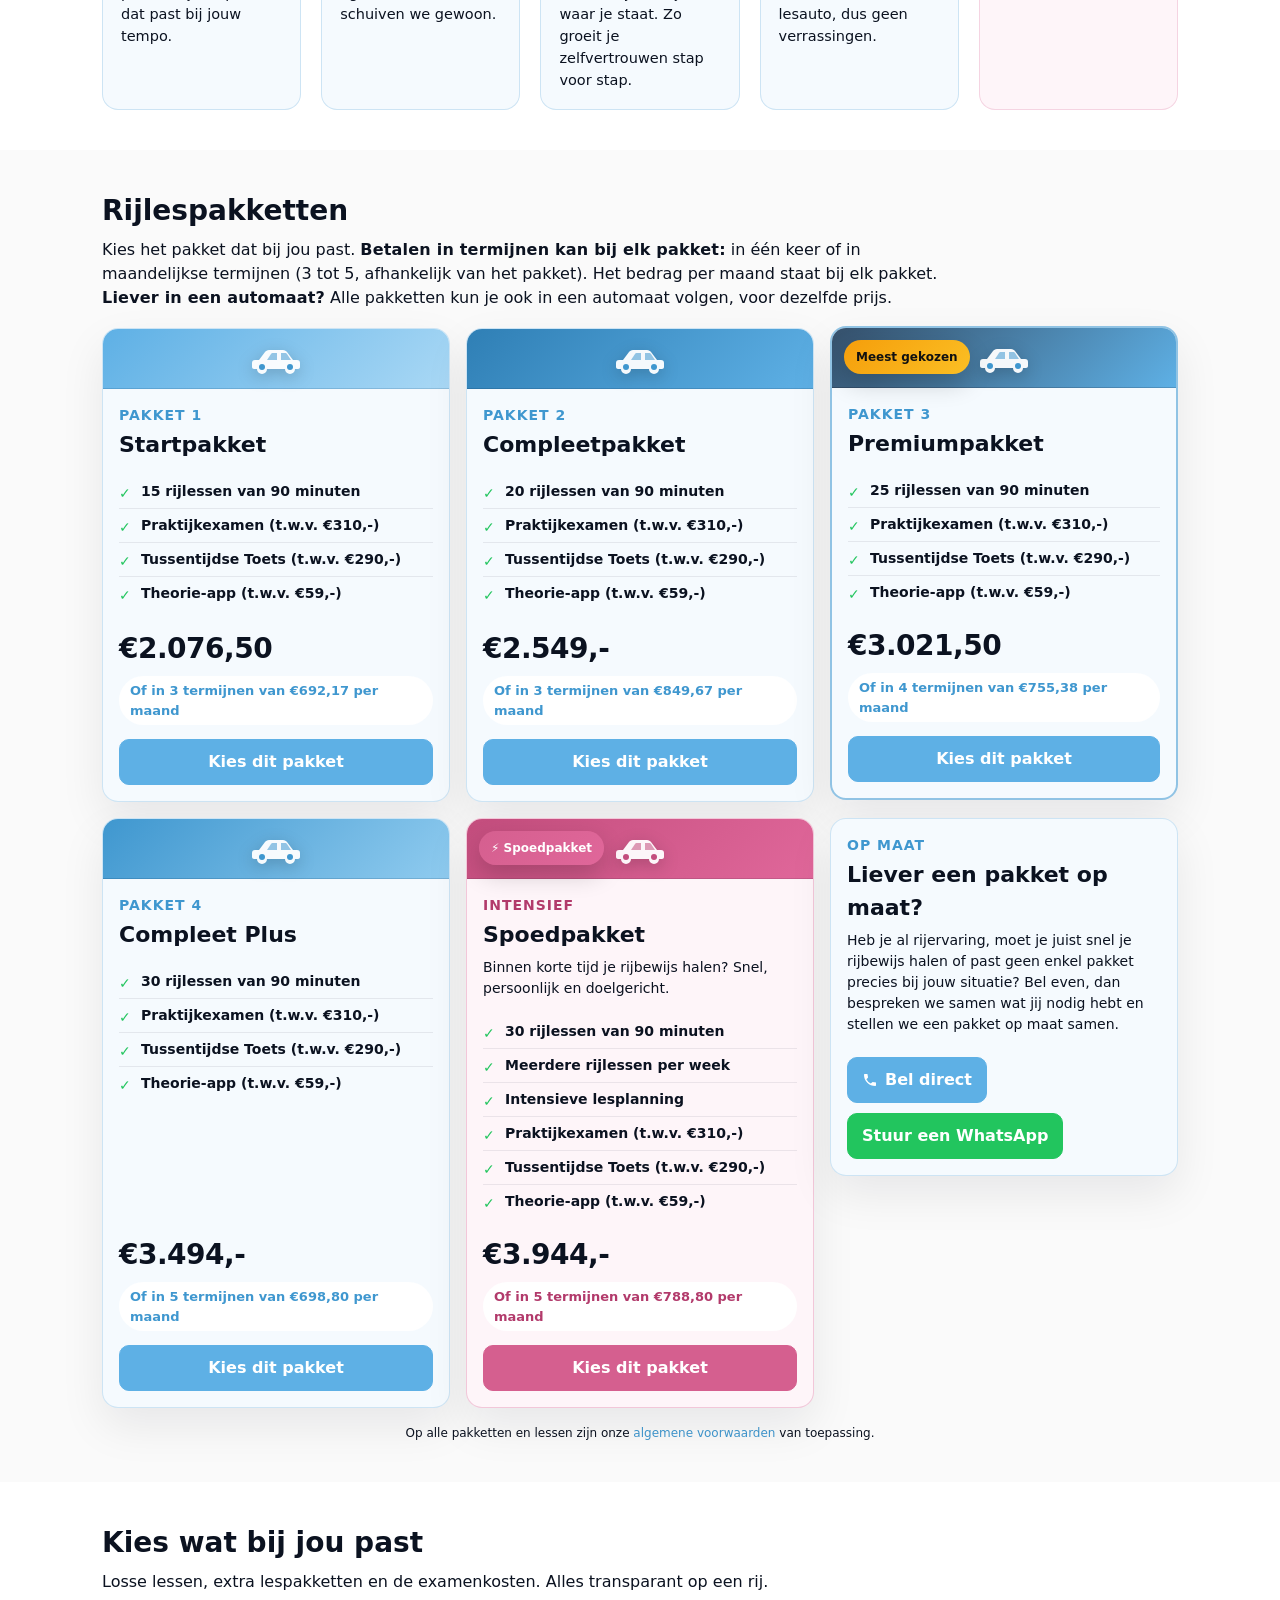
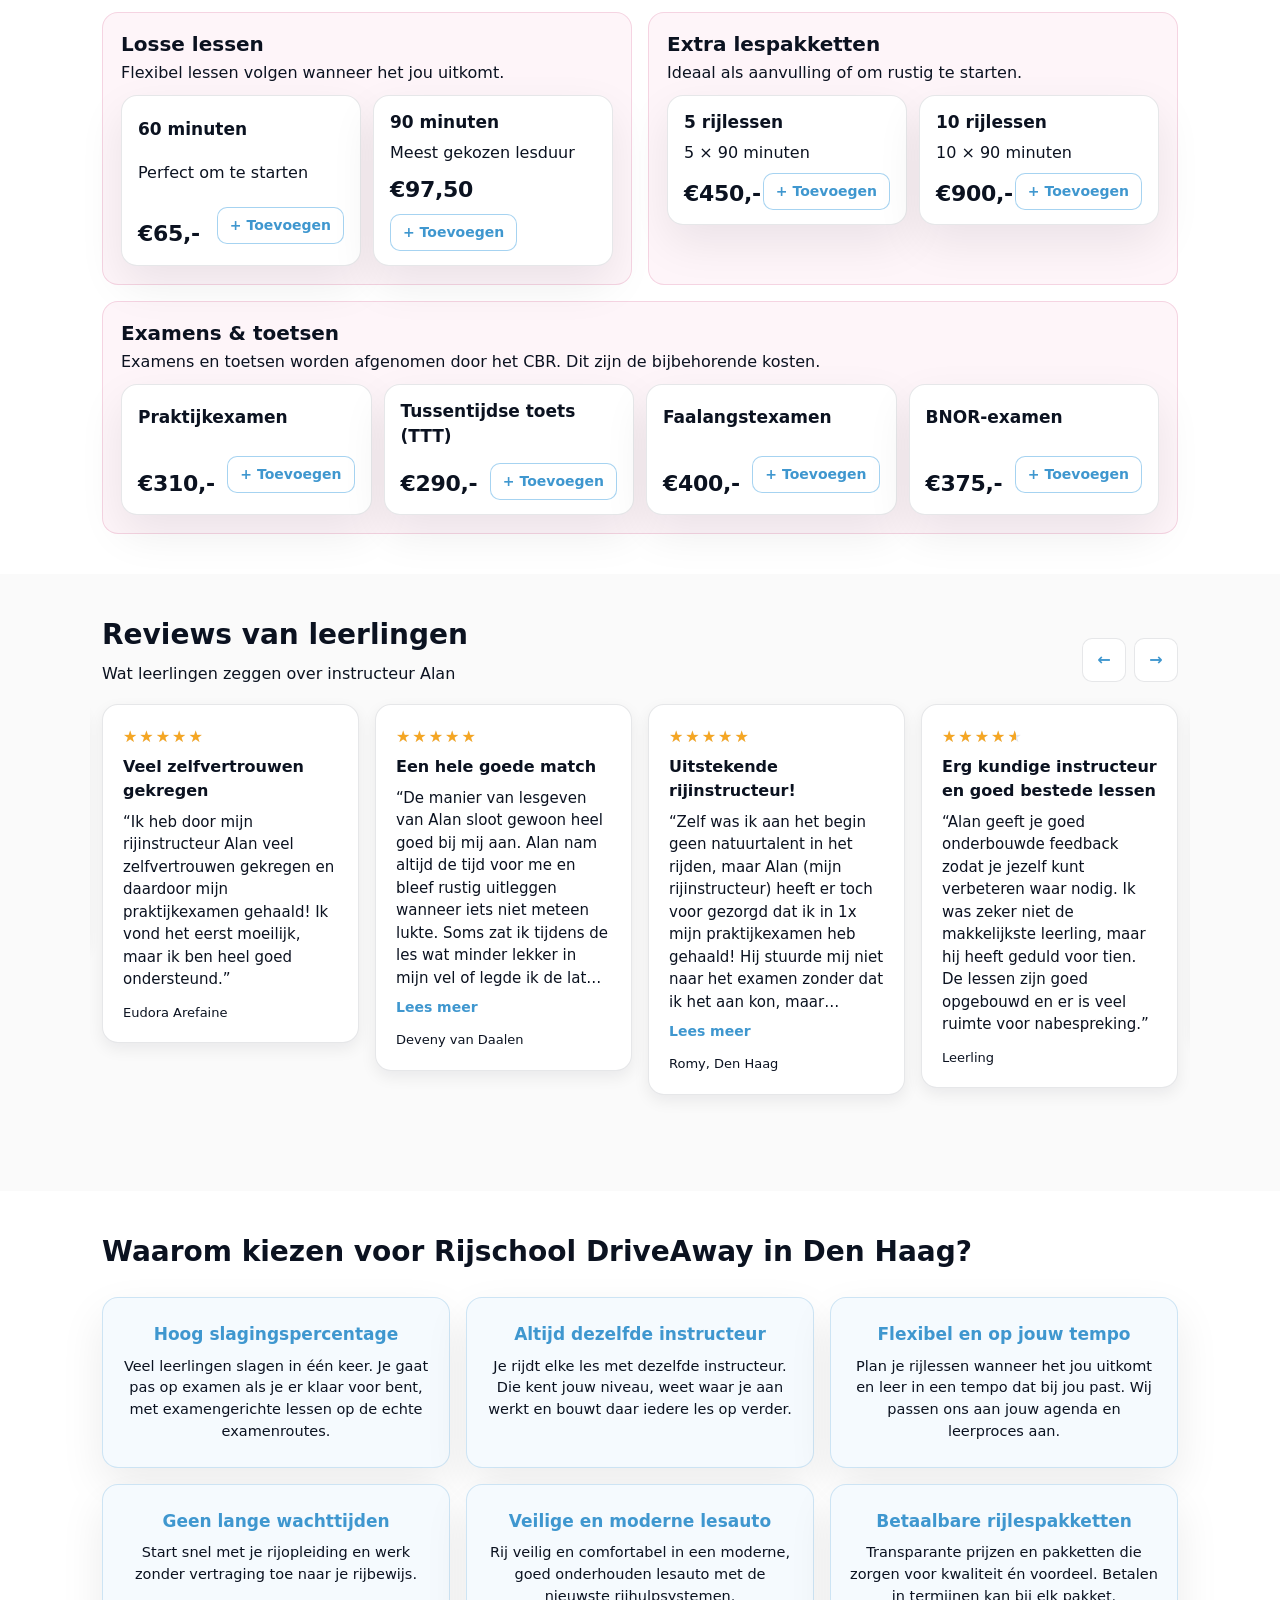
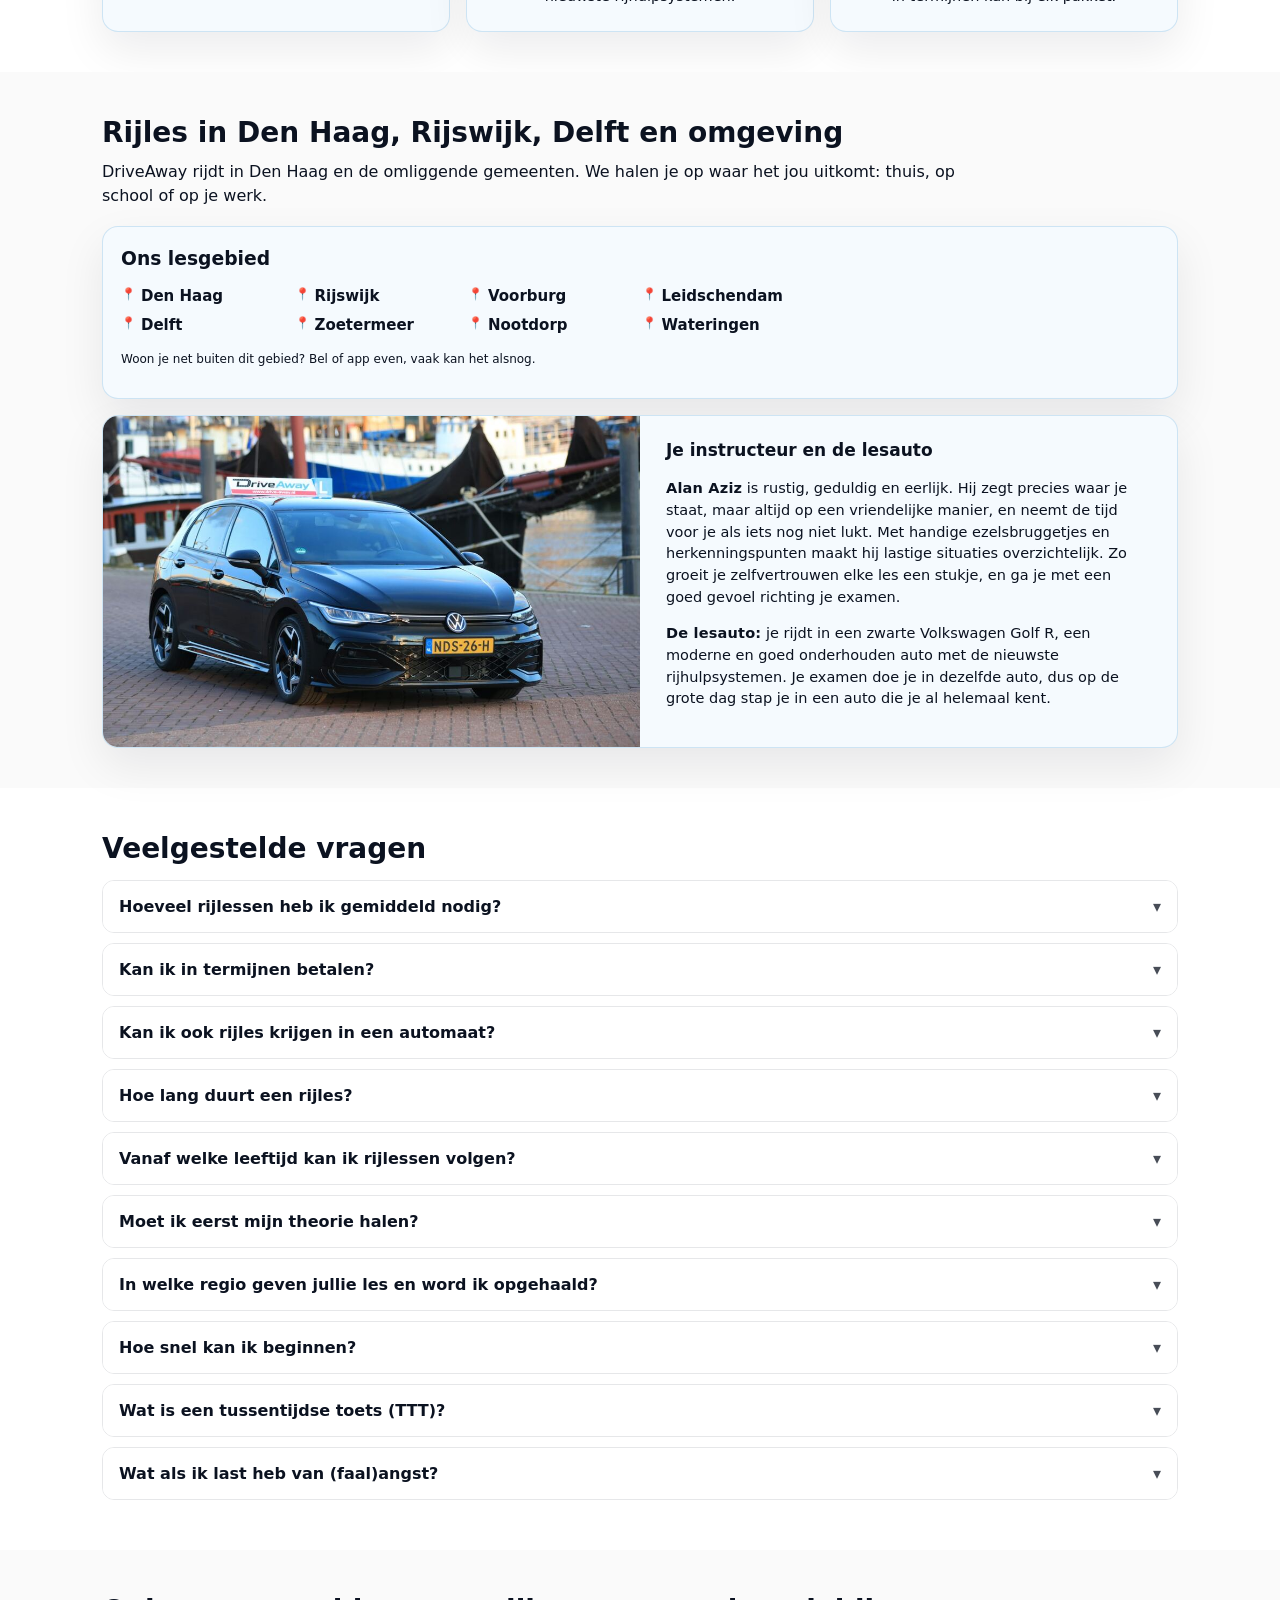
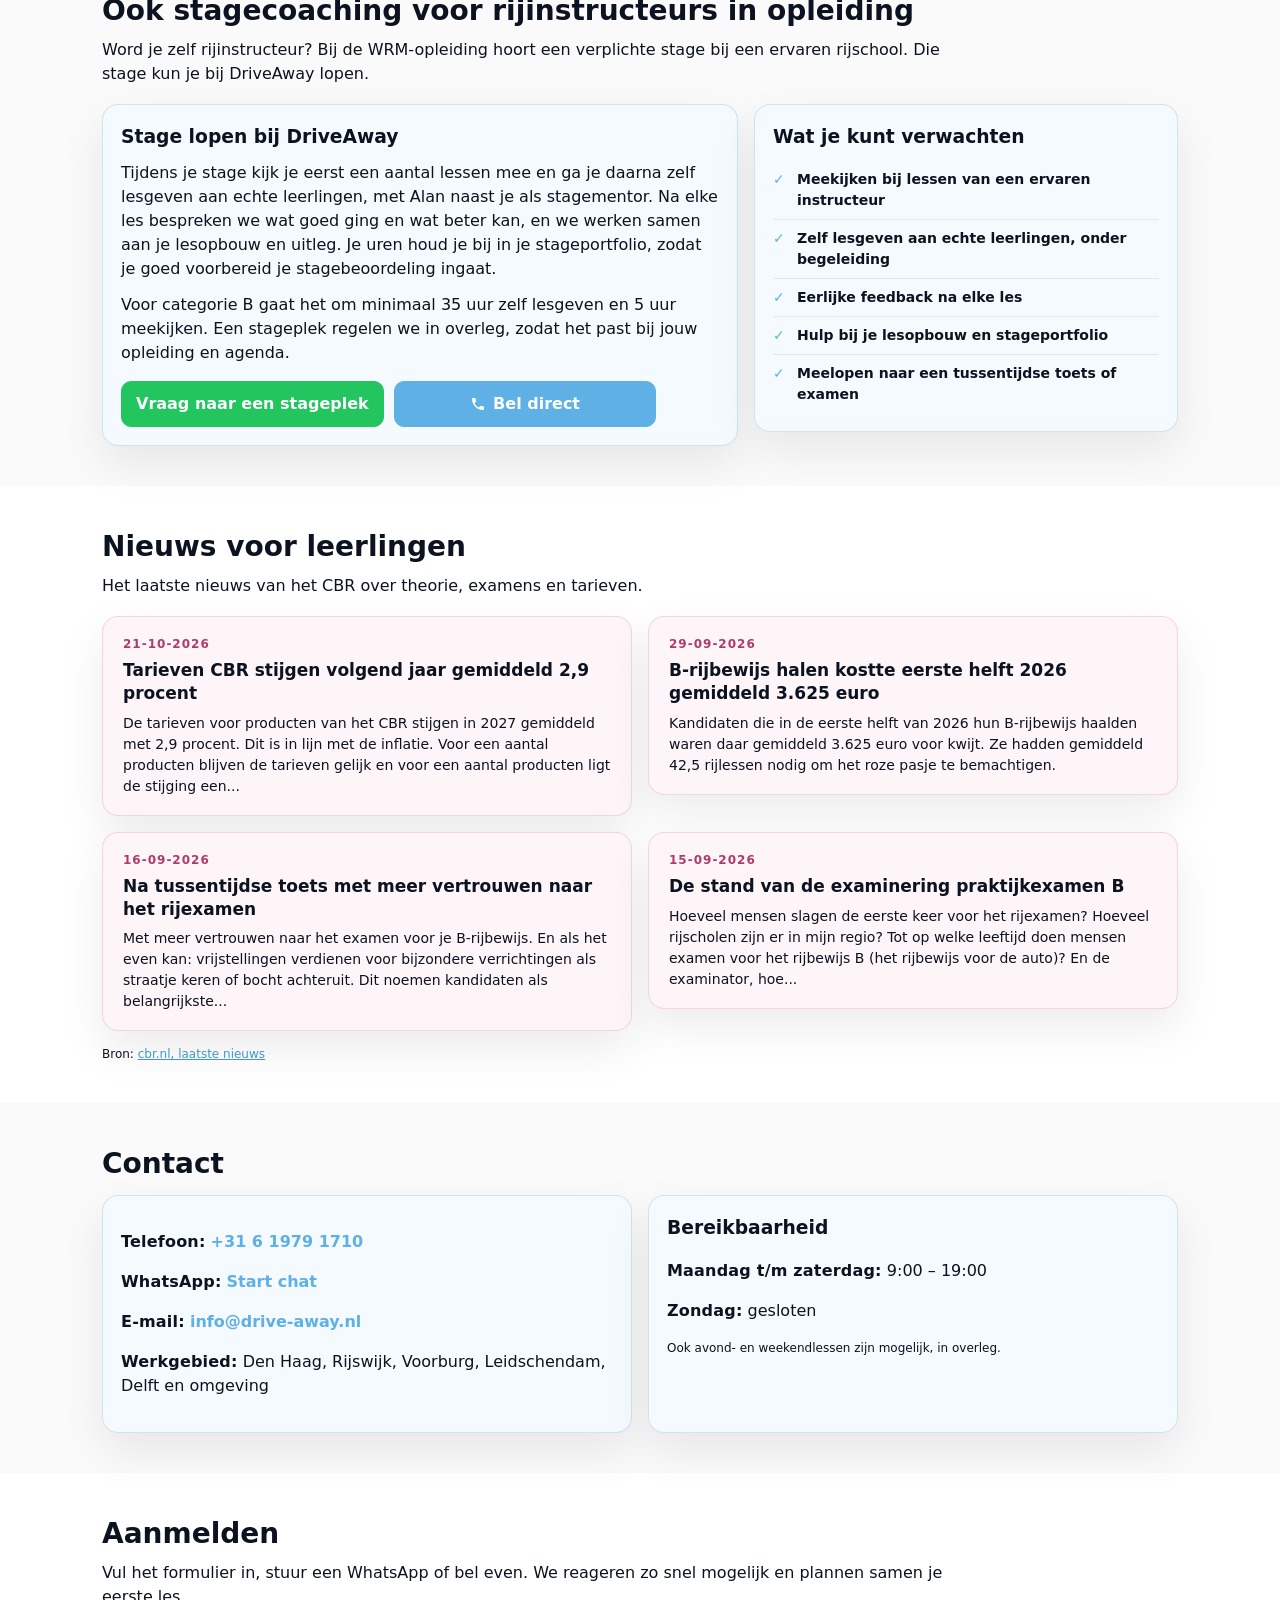
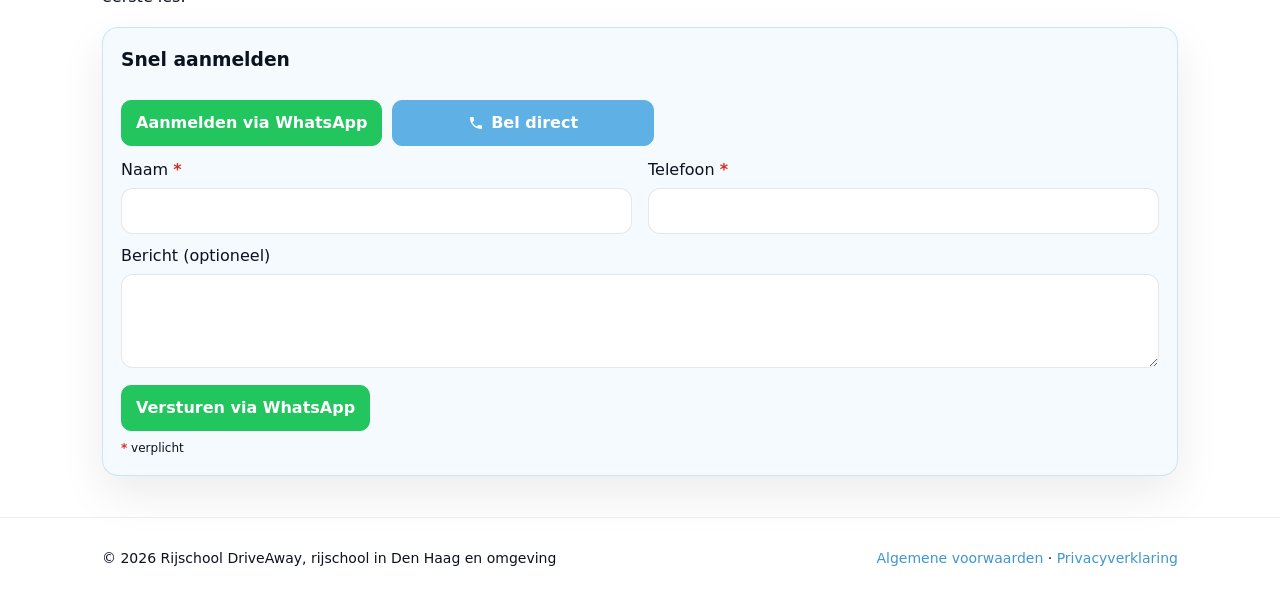
==== commit 971f27c7: "Onze ervaring: nieuwe foto van Alan naast de lesauto Co-Authored-By: Claude Opus 5.5 <noreply@anthro" ====
--- a/index.html
+++ b/index.html
@@ -323,7 +323,7 @@
         <div class="over-layout">
           <div class="over-text card">
             <figure class="over-photo">
-              <img class="over-img" src="img/alan-lesauto.jpg" width="1040" height="793" loading="lazy" alt="Alan Aziz bij de DriveAway-lesauto in de haven van Scheveningen">
+              <img class="over-img" src="img/alan-lesauto.jpg" width="1040" height="780" loading="lazy" alt="Alan Aziz naast de DriveAway-lesauto">
               <figcaption class="muted small">Alan Aziz, rijinstructeur en eigenaar van DriveAway</figcaption>
             </figure>
             <h3>Zes jaar ervaring, nu helemaal voor jou</h3>
